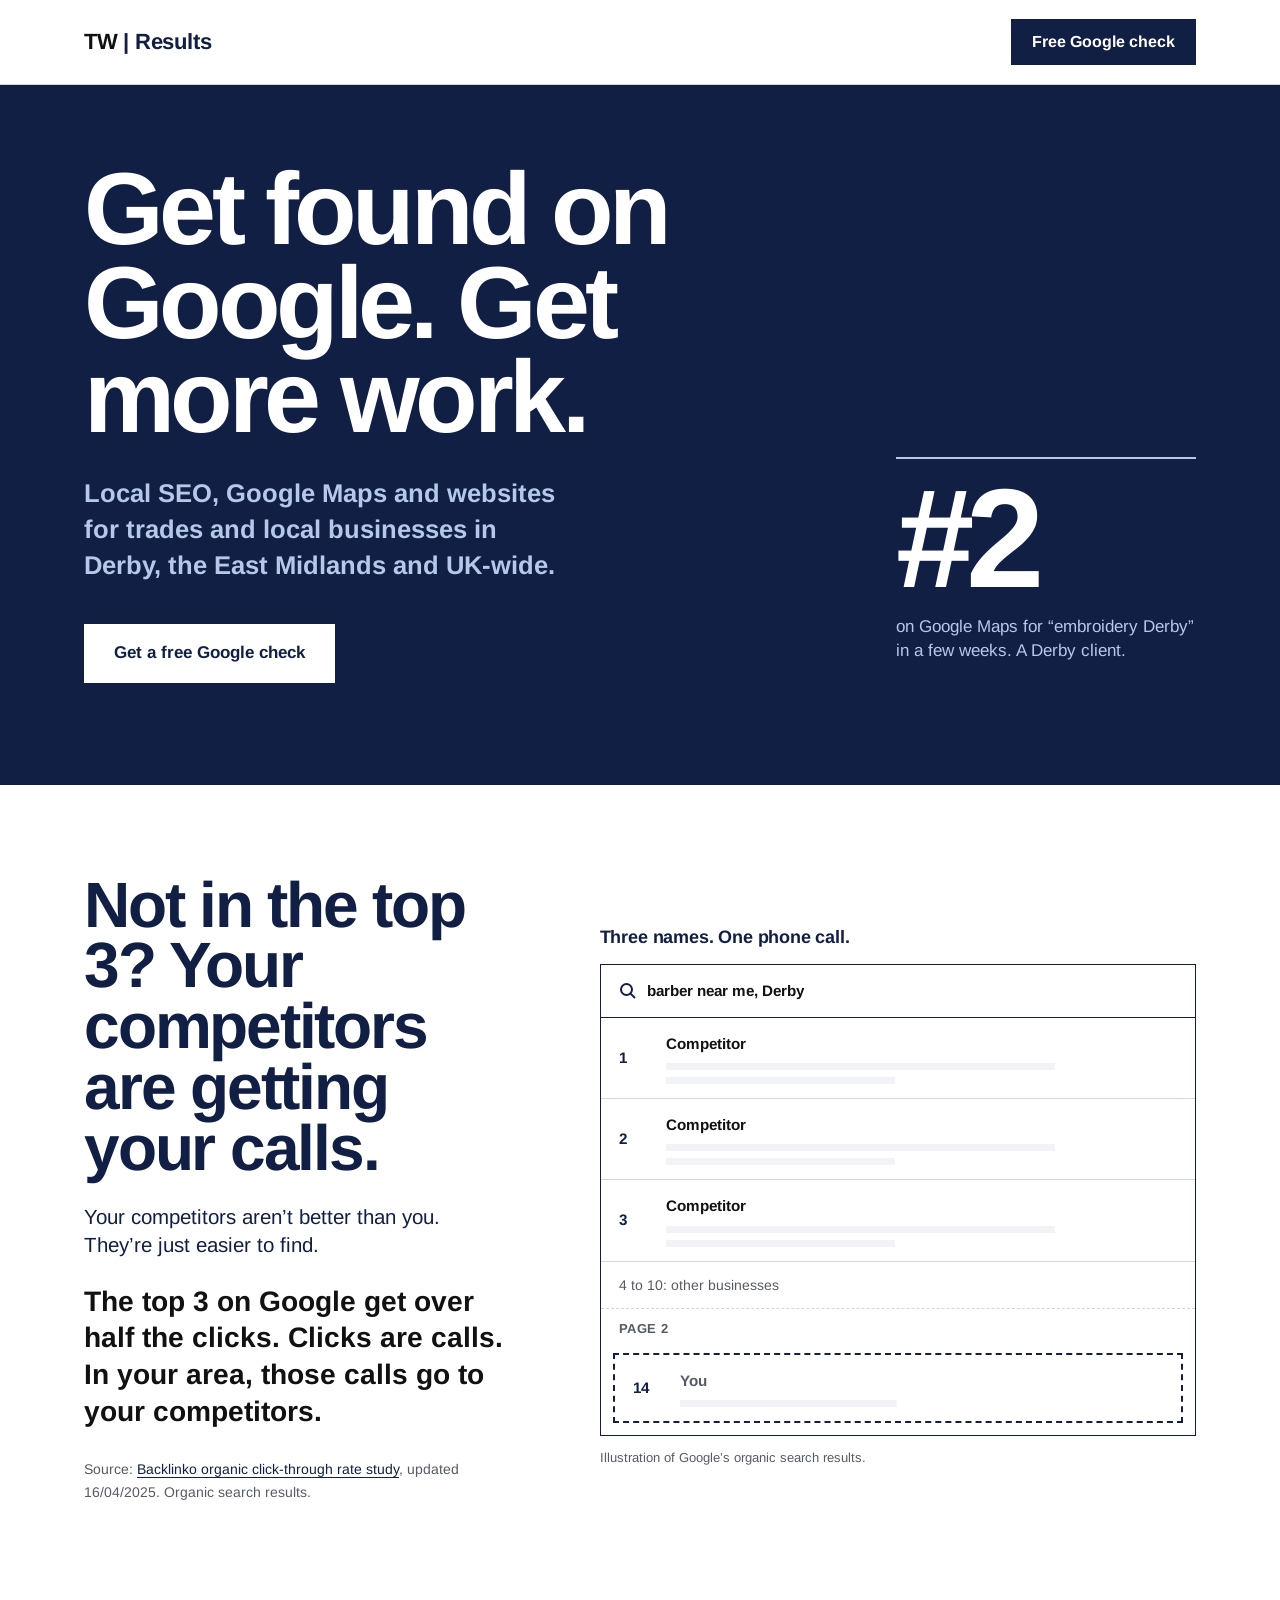
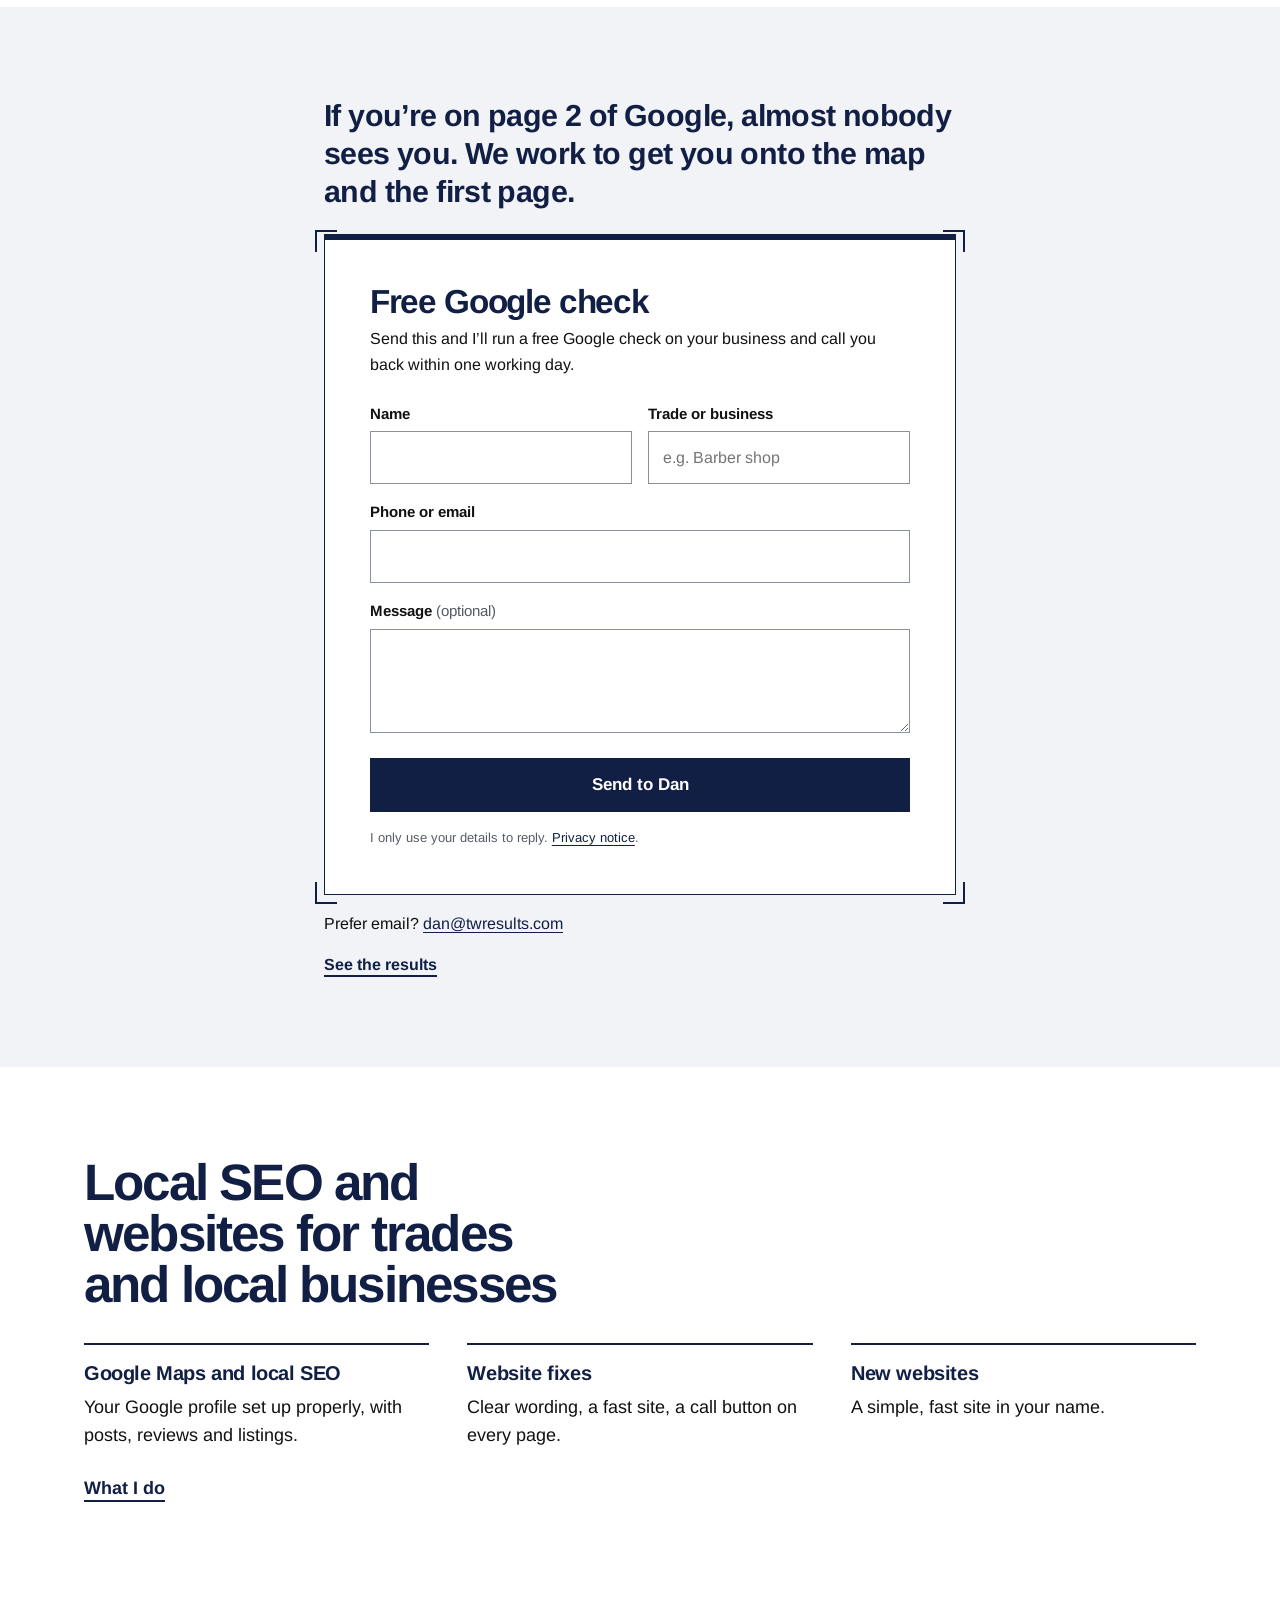
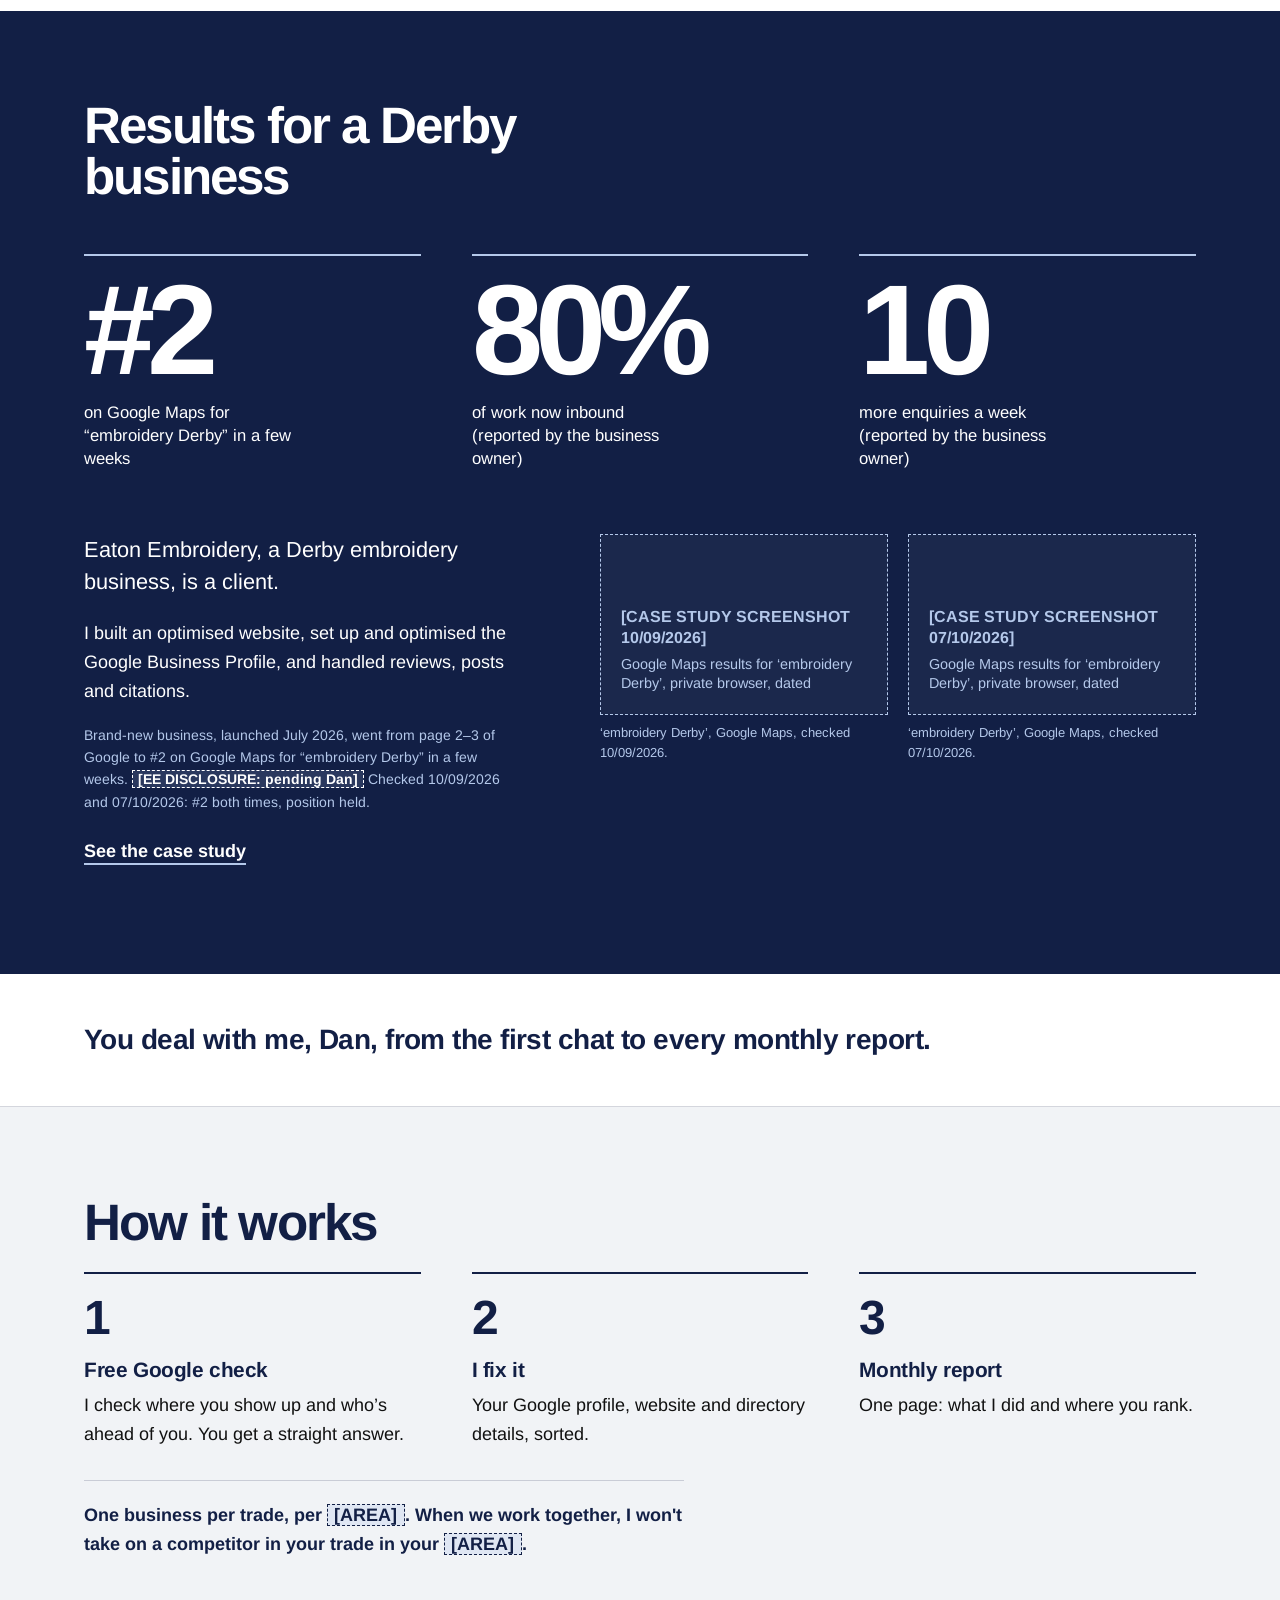
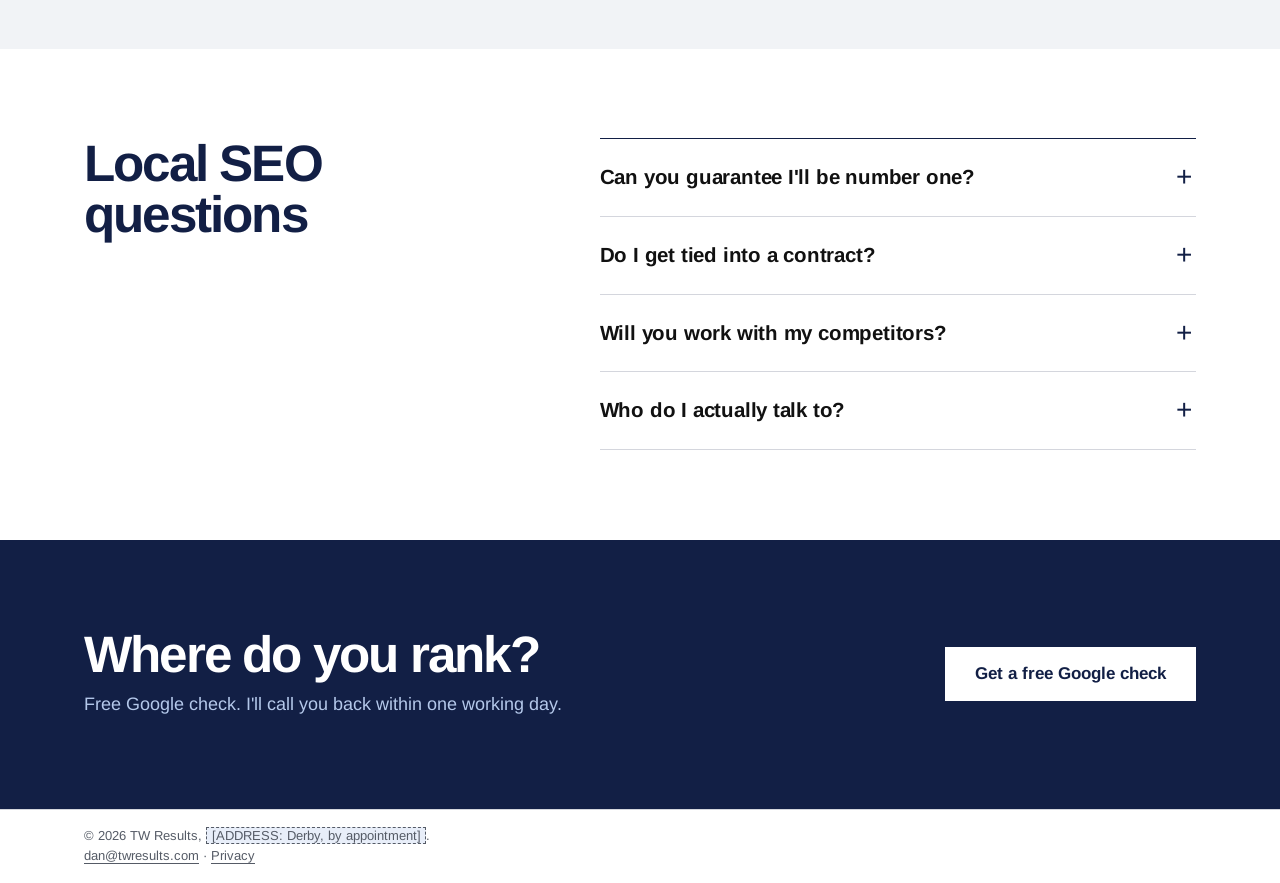
==== index.html @ 1244c3da "Privacy: full UK GDPR notice draft (single source _build/privacy_notice.py), change-cookie-choice bu" ====
<!doctype html>
<html lang="en-GB">
<head>
<meta charset="utf-8">
<meta name="viewport" content="width=device-width, initial-scale=1">
<meta name="robots" content="noindex, nofollow">
<title>Local SEO for Trades &amp; Businesses, Derby | TW Results</title>
<meta name="description" content="Local SEO, Google Maps and websites for trades and local businesses in Derby, the East Midlands and UK-wide. Free Google check.">
<link rel="canonical" href="https://twresults.com/">
<meta name="theme-color" content="#121F45">
<meta property="og:type" content="website">
<meta property="og:site_name" content="TW Results">
<meta property="og:locale" content="en_GB">
<meta property="og:title" content="Local SEO for Trades &amp; Businesses, Derby | TW Results">
<meta property="og:description" content="Local SEO, Google Maps and websites for trades and local businesses in Derby, the East Midlands and UK-wide. Free Google check.">
<meta property="og:url" content="https://twresults.com/">
<meta property="og:image" content="https://twresults.com/assets/og-image.png">
<meta property="og:image:width" content="1200">
<meta property="og:image:height" content="630">
<meta property="og:image:alt" content="TW | Results. Get found on Google. Get more work.">
<meta name="twitter:card" content="summary_large_image">
<link rel="icon" href="favicon.ico" sizes="32x32">
<link rel="icon" href="assets/favicon.svg" type="image/svg+xml">
<link rel="apple-touch-icon" href="assets/apple-touch-icon.png">
<link rel="preload" href="assets/fonts/arimo-var-latin.woff2" as="font" type="font/woff2" crossorigin>
<link rel="stylesheet" href="assets/site.css?v=10">
<script type="application/ld+json">{"@context":"https://schema.org","@type":"ProfessionalService","@id":"https://twresults.com/#business","name":"TW Results","url":"https://twresults.com/","email":"dan@twresults.com","logo":"https://twresults.com/assets/apple-touch-icon.png","image":"https://twresults.com/assets/og-image.png","description":"Local SEO, Google Business Profile work and websites for trades and local businesses in Derby, the East Midlands and UK-wide.","founder":{"@type":"Person","@id":"https://twresults.com/about-dan/#dan","name":"Dan Cooper"},"areaServed":[{"@type":"City","name":"Derby"},{"@type":"City","name":"Chellaston"},{"@type":"City","name":"Alvaston"},{"@type":"City","name":"Mickleover"},{"@type":"City","name":"Littleover"},{"@type":"City","name":"Allestree"},{"@type":"City","name":"Spondon"},{"@type":"City","name":"Belper"},{"@type":"City","name":"Ripley"},{"@type":"City","name":"Long Eaton"},{"@type":"City","name":"Ashby"},{"@type":"AdministrativeArea","name":"East Midlands"},{"@type":"Country","name":"United Kingdom"}],"knowsAbout":["Local SEO","Google Business Profile optimisation","Google Maps rankings","Websites for tradespeople"],"hasOfferCatalog":{"@type":"OfferCatalog","name":"Services","itemListElement":[{"@type":"Offer","itemOffered":{"@type":"Service","name":"Google Maps and local SEO","serviceType":"Local SEO and Google Business Profile optimisation","areaServed":[{"@type":"City","name":"Derby"},{"@type":"City","name":"Chellaston"},{"@type":"City","name":"Alvaston"},{"@type":"City","name":"Mickleover"},{"@type":"City","name":"Littleover"},{"@type":"City","name":"Allestree"},{"@type":"City","name":"Spondon"},{"@type":"City","name":"Belper"},{"@type":"City","name":"Ripley"},{"@type":"City","name":"Long Eaton"},{"@type":"City","name":"Ashby"},{"@type":"AdministrativeArea","name":"East Midlands"},{"@type":"Country","name":"United Kingdom"}]}},{"@type":"Offer","itemOffered":{"@type":"Service","name":"Website fixes","serviceType":"Website improvements for trades","areaServed":[{"@type":"City","name":"Derby"},{"@type":"City","name":"Chellaston"},{"@type":"City","name":"Alvaston"},{"@type":"City","name":"Mickleover"},{"@type":"City","name":"Littleover"},{"@type":"City","name":"Allestree"},{"@type":"City","name":"Spondon"},{"@type":"City","name":"Belper"},{"@type":"City","name":"Ripley"},{"@type":"City","name":"Long Eaton"},{"@type":"City","name":"Ashby"},{"@type":"AdministrativeArea","name":"East Midlands"},{"@type":"Country","name":"United Kingdom"}]}},{"@type":"Offer","itemOffered":{"@type":"Service","name":"New websites for trades","serviceType":"Web design for tradespeople","areaServed":[{"@type":"City","name":"Derby"},{"@type":"City","name":"Chellaston"},{"@type":"City","name":"Alvaston"},{"@type":"City","name":"Mickleover"},{"@type":"City","name":"Littleover"},{"@type":"City","name":"Allestree"},{"@type":"City","name":"Spondon"},{"@type":"City","name":"Belper"},{"@type":"City","name":"Ripley"},{"@type":"City","name":"Long Eaton"},{"@type":"City","name":"Ashby"},{"@type":"AdministrativeArea","name":"East Midlands"},{"@type":"Country","name":"United Kingdom"}]}}]}}</script>
<script type="application/ld+json">{"@context":"https://schema.org","@type":"FAQPage","mainEntity":[{"@type":"Question","name":"Can you guarantee I'll be number one?","acceptedAnswer":{"@type":"Answer","text":"No. Google decides the rankings, so anyone who guarantees you the top spot is guessing. What I can promise is the work that gives you the best chance, and a plain English report every month showing where you stand."}},{"@type":"Question","name":"Do I get tied into a contract?","acceptedAnswer":{"@type":"Answer","text":"There's a 3-month minimum, then it's month to month. Google rewards businesses that stay active and up to date: regular posts, new reviews and accurate details. It takes weeks for changes to show up in the rankings, so 3 months gives the work a fair chance to show results."}},{"@type":"Question","name":"Will you work with my competitors?","acceptedAnswer":{"@type":"Answer","text":"One business per trade, per [AREA]. When we work together, I won't take on a competitor in your trade in your [AREA]."}},{"@type":"Question","name":"Who do I actually talk to?","acceptedAnswer":{"@type":"Answer","text":"Me, Dan. Every time."}}]}</script>
</head>
<body>
<a class="skip" href="#main">Skip to content</a>
<header class="top">
 <div class="wrap">
  <a class="wm" href="./" aria-label="TW Results home"><span class="tw">TW</span> <span class="rs">| Results</span></a>
  
  <a class="btn" href="#enquiry">Free Google check</a>
 </div>
</header>
<main id="main">

<section class="hero hero-navy on-navy" aria-labelledby="h1">
 <div class="wrap hero-n-grid"><div>
  <h1 id="h1">Get found on Google. Get more work.</h1>
  <p class="kw">Local SEO, Google Maps and websites for trades and local businesses in Derby, the East Midlands and UK-wide.</p>
  <div class="cta"><a class="btn btn-w" href="#enquiry">Get a free Google check</a></div>
 </div>
 <div class="hero-proof"><span class="n" aria-hidden="true">#2</span><span class="t">on Google Maps for &ldquo;embroidery Derby&rdquo; in a few weeks. A Derby client.</span></div>
 </div>
</section>

<section class="sec problem" aria-labelledby="h-problem">
 <div class="wrap"><div class="split mid">
  <div>
   <h2 id="h-problem">Not in the top 3? Your competitors are getting your calls.</h2>
   <p class="sub">Your competitors aren&rsquo;t better than you. They&rsquo;re just easier to find.</p>
   <p class="lede">The top 3 on Google get over half the clicks. Clicks are calls. In your area, those calls go to your competitors.</p>
   <p class="small">Source: <a href="https://backlinko.com/google-ctr-stats" rel="noopener">Backlinko organic click-through rate study</a>, updated 16/04/2025. Organic search results.</p>
  </div>
  <figure class="" style="margin:0">
 <p class="serp-h">Three names. One phone call.</p>
 <div class="serp" role="img" aria-label="A mock page of Google search results for a local service near me in Derby. Three competitors fill the top three places. Your business is on page 2.">
  <div class="serp-q"><svg width="18" height="18" viewBox="0 0 18 18" aria-hidden="true"><circle cx="7.5" cy="7.5" r="5.5" fill="none" stroke="#121F45" stroke-width="2"/><path d="M11.6 11.6 L16 16" stroke="#121F45" stroke-width="2"/></svg><span><span id="trade">barber</span> near me, Derby</span></div>
  <ol><li><span class="n">1</span><span><span class="nm">Competitor</span><span class="bar"></span><span class="bar s"></span></span></li><li><span class="n">2</span><span><span class="nm">Competitor</span><span class="bar"></span><span class="bar s"></span></span></li><li><span class="n">3</span><span><span class="nm">Competitor</span><span class="bar"></span><span class="bar s"></span></span></li></ol>
  <span class="gap">4 to 10: other businesses</span>
  <p class="page2">Page 2</p>
  <div class="you"><span class="n">14</span><span><span class="nm">You</span><span class="bar s"></span></span></div>
 </div>
 <figcaption class="serp-note">Illustration of Google&rsquo;s organic search results.</figcaption>
</figure>
 </div></div>
</section>

<section class="sec pale form-sec" aria-label="Free Google check">
 <div class="wrap narrow">
  <p class="pre-form">If you&rsquo;re on page 2 of Google, almost nobody sees you. We work to get you onto the map and the first page.</p>
<div class="formcard"><span class="c3"></span><span class="c4"></span>
 <h2 class="form-h">Free Google check</h2>
 <p class="promise">Send this and I&rsquo;ll run a free Google check on your business and call you back within one working day.</p>
 <form id="enquiry" action="[FORM ENDPOINT]" method="POST" novalidate>
  <p class="hp" aria-hidden="true"><label for="gotcha">Leave this empty</label><input id="gotcha" name="_gotcha" tabindex="-1" autocomplete="off"></p>
  <input type="hidden" name="_subject" value="Free Google check request from twresults.com">
  <div class="f-row">
  <div class="f"><label for="name">Name</label><input id="name" name="name" autocomplete="name" required></div>
  <div class="f"><label for="business">Trade or business</label><input id="business" name="business" autocomplete="organization" required placeholder="e.g. Barber shop"></div>
  </div>
  <div class="f"><label for="contact">Phone or email</label><input id="contact" name="contact" autocomplete="tel" required></div>
  <div class="f"><label for="message">Message <span class="opt">(optional)</span></label><textarea id="message" name="message" rows="3"></textarea></div>
  <button class="btn" type="submit">Send to Dan</button>
  <p class="consent">I only use your details to reply. <a href="privacy/">Privacy notice</a>.</p>
  <p class="form-msg" id="form-msg" role="status" tabindex="-1"></p>
 </form>
</div>
  <p class="alt">Prefer email? <a href="mailto:dan@twresults.com">dan@twresults.com</a></p>
  <p class="alt"><a class="link" href="results/">See the results</a></p>
 </div>
</section>

<section class="sec svc-tight" aria-labelledby="h-services">
 <div class="wrap">
  <h2 id="h-services">Local SEO and websites for trades and local businesses</h2>
  <ul class="tiles"><li><h3>Google Maps and local SEO</h3><p>Your Google profile set up properly, with posts, reviews and listings.</p></li><li><h3>Website fixes</h3><p>Clear wording, a fast site, a call button on every page.</p></li><li><h3>New websites</h3><p>A simple, fast site in your name.</p></li></ul>
  <p><a class="link" href="what-we-do/">What I do</a></p>
 </div>
</section>

<section class="sec navy on-navy" aria-labelledby="h-results">
 <div class="wrap">
  <h2 id="h-results">Results for a Derby business</h2>
  <dl class="bigstats"><div><dt>#2</dt><dd>on Google Maps for &ldquo;embroidery Derby&rdquo; in a few weeks</dd></div><div><dt>80%</dt><dd>of work now inbound (reported by the business owner)</dd></div><div><dt>10</dt><dd>more enquiries a week (reported by the business owner)</dd></div></dl>
  <div class="split">
  <div>
   <p class="lede">Eaton Embroidery, a Derby embroidery business, is a client.</p>
   <p>I built an optimised website, set up and optimised the Google Business Profile, and handled reviews, posts and citations.</p>
   <p class="small">Brand-new business, launched July 2026, went from page 2&ndash;3 of Google to #2 on Google Maps for &ldquo;embroidery Derby&rdquo; in a few weeks. <span class="ph">[EE DISCLOSURE: pending Dan]</span> Checked 10/09/2026 and 07/10/2026: #2 both times, position held.</p>
   <p style="margin-top:1.5rem"><a class="link" href="results/">See the case study</a></p>
  </div>
  <div class="shots"><figure style="margin:0"><div class="photo wide"><b>[CASE STUDY SCREENSHOT 10/09/2026]</b><span>Google Maps results for &lsquo;embroidery Derby&rsquo;, private browser, dated</span></div><figcaption class="cap">&lsquo;embroidery Derby&rsquo;, Google Maps, checked 10/09/2026.</figcaption></figure><figure style="margin:0"><div class="photo wide"><b>[CASE STUDY SCREENSHOT 07/10/2026]</b><span>Google Maps results for &lsquo;embroidery Derby&rsquo;, private browser, dated</span></div><figcaption class="cap">&lsquo;embroidery Derby&rsquo;, Google Maps, checked 07/10/2026.</figcaption></figure></div>
 </div></div>
</section>

<section class="dan-line" aria-label="Who you deal with"><div class="wrap"><p>You deal with me, Dan, from the first chat to every monthly report.</p></div></section>

<section class="sec pale" aria-labelledby="h-steps">
 <div class="wrap">
  <h2 id="h-steps">How it works</h2>
  <ol class="steps"><li><h3>Free Google check</h3><p>I check where you show up and who&rsquo;s ahead of you. You get a straight answer.</p></li><li><h3>I fix it</h3><p>Your Google profile, website and directory details, sorted.</p></li><li><h3>Monthly report</h3><p>One page: what I did and where you rank.</p></li></ol>
  <p class="excl">One business per trade, per <span class="ph">[AREA]</span>. When we work together, I won't take on a competitor in your trade in your <span class="ph">[AREA]</span>.</p>
 </div>
</section>

<section class="sec" aria-labelledby="h-faq">
 <div class="wrap"><div class="split">
  <h2 id="h-faq">Local SEO questions</h2>
  <div class="faq"><details><summary>Can you guarantee I'll be number one?</summary><p>No. Google decides the rankings, so anyone who guarantees you the top spot is guessing. What I can promise is the work that gives you the best chance, and a plain English report every month showing where you stand.</p></details><details><summary>Do I get tied into a contract?</summary><p>There's a 3-month minimum, then it's month to month. Google rewards businesses that stay active and up to date: regular posts, new reviews and accurate details. It takes weeks for changes to show up in the rankings, so 3 months gives the work a fair chance to show results.</p></details><details><summary>Will you work with my competitors?</summary><p>One business per trade, per <span class="ph">[AREA]</span>. When we work together, I won't take on a competitor in your trade in your <span class="ph">[AREA]</span>.</p></details><details><summary>Who do I actually talk to?</summary><p>Me, Dan. Every time.</p></details></div>
 </div></div>
</section>


<section class="band navy on-navy final-cta"><div class="wrap"><div><h2>Where do you rank?</h2><p>Free Google check. I'll call you back within one working day.</p></div><a class="btn" href="#enquiry">Get a free Google check</a></div></section>

</main>
<footer class="legal-bar"><div class="wrap"><p>&copy; 2026 TW Results, <span class="ph">[ADDRESS: Derby, by appointment]</span>. <a href="mailto:dan@twresults.com">dan@twresults.com</a> &middot; <a href="privacy/">Privacy</a></p></div></footer>
<div class="callbar on-navy"><a class="btn" href="#enquiry">Get a free Google check</a></div>
<div class="cookie" id="cookie" hidden role="region" aria-label="Cookies">
 <div class="wrap"><p>Can we use analytics cookies to see how the site is used? <a href="privacy/">Privacy</a></p>
 <div class="cta" style="margin:0"><button class="btn" type="button" data-consent="yes">Accept</button><button class="btn btn-s" type="button" data-consent="no">Reject</button></div></div>
</div>
<script src="assets/site.js?v=10" defer></script>
</body>
</html>
---- assets/site.css ----
/* TW Results v2 site styles. Brand: navy #121F45, pale #F1F3F6, near-black #111111, white #FFFFFF, ice #B4C8EA (accent), grey #555B66 (small print, AA). One typeface: Arimo (Arial Bold look). */
@font-face{font-family:"Arimo";src:url("fonts/arimo-var-latin.woff2") format("woff2");font-weight:400 700;font-style:normal;font-display:swap}
:root{--navy:#121F45;--pale:#F1F3F6;--ink:#111111;--white:#FFFFFF;--ice:#B4C8EA;--grey:#555B66;--line:rgba(18,31,69,.18);--wrap:1240px;--gut:clamp(20px,5vw,64px);--sec:clamp(72px,7vw,104px)}
*,*::before,*::after{box-sizing:border-box}
html{-webkit-text-size-adjust:100%;scroll-padding-top:24px}
body{margin:0;font-family:"Arimo",Arial,"Helvetica Neue",Helvetica,sans-serif;font-size:1.125rem;line-height:1.6;color:var(--ink);background:var(--white);font-kerning:normal;text-rendering:optimizeLegibility}
img,svg{display:block;max-width:100%;height:auto}
a{color:var(--navy);text-decoration-thickness:1px;text-underline-offset:.2em}
a:hover{text-decoration-thickness:2px}
h1,h2,h3{font-weight:700;color:var(--navy);margin:0;letter-spacing:-.035em;line-height:1}
h1{font-size:clamp(2.75rem,6.2vw,5.5rem);color:var(--ink);max-width:13ch}
h2{font-size:clamp(2rem,4vw,3.4rem);max-width:18ch;margin-bottom:1.5rem}
h3{font-size:1.3rem;letter-spacing:-.02em;line-height:1.2}
p{margin:0 0 1em;max-width:60ch}
:focus-visible{outline:3px solid var(--navy);outline-offset:3px}
.on-navy :focus-visible{outline-color:var(--ice)}
.skip{position:absolute;left:12px;top:-60px;background:var(--navy);color:var(--white);padding:10px 14px;z-index:100;font-weight:700}
.skip:focus{top:12px}
.wrap{max-width:var(--wrap);margin:0 auto;padding:0 var(--gut)}
.vh{position:absolute!important;width:1px;height:1px;overflow:hidden;clip:rect(0 0 0 0);white-space:nowrap}
.small{font-size:.875rem;color:var(--grey)}
.lede{font-size:clamp(1.2rem,1.7vw,1.4rem);line-height:1.45;max-width:40ch}

/* placeholders: deliberately visible so nothing slips through to launch */
.ph{display:inline;border:1px dashed currentColor;padding:0 .35em;font-weight:700;background:rgba(180,200,234,.3);white-space:normal}
.photo{position:relative;display:flex;flex-direction:column;justify-content:flex-end;gap:.35rem;background:var(--pale);border:1px dashed var(--navy);color:var(--navy);padding:1.25rem;font-size:.9rem;line-height:1.35;aspect-ratio:4/5;margin:0}
.photo b{font-size:1rem}
.photo.wide{aspect-ratio:16/10}
.on-navy .photo{background:rgba(255,255,255,.04);border-color:var(--ice);color:var(--ice)}

/* wordmark */
.wm{font-weight:700;letter-spacing:-.01em;text-decoration:none;white-space:nowrap;font-size:1.375rem;line-height:1}
.wm .tw{color:var(--ink)}.wm .rs{color:var(--navy)}
.on-navy .wm .tw{color:var(--white)}.on-navy .wm .rs{color:var(--ice)}

/* buttons: square, flat */
.btn{display:inline-flex;align-items:center;justify-content:center;min-height:54px;padding:0 1.75rem;font:inherit;font-weight:700;font-size:1.0625rem;text-decoration:none;border:2px solid var(--navy);border-radius:0;cursor:pointer;line-height:1.1;background:var(--navy);color:var(--white)}
.btn:hover{background:var(--ink);border-color:var(--ink)}
.btn-s{background:transparent;color:var(--navy)}
.btn-s:hover{background:var(--navy);color:var(--white)}
.on-navy .btn{background:var(--white);color:var(--navy);border-color:var(--white)}
.on-navy .btn:hover{background:var(--ice);border-color:var(--ice)}
.link{font-weight:700;text-decoration:none;border-bottom:2px solid var(--navy);padding-bottom:2px}
.link:hover{border-bottom-color:var(--ink);color:var(--ink)}
.on-navy .link{color:var(--white);border-bottom-color:var(--ice)}

/* header */
.top{background:var(--white);position:relative;z-index:20;border-bottom:1px solid var(--line)}
.top .wrap{display:flex;align-items:center;justify-content:space-between;min-height:84px;gap:24px}
.nav ul{list-style:none;margin:0;padding:0;display:flex;gap:36px;align-items:center}
.nav a{text-decoration:none;font-weight:700;font-size:1rem;color:var(--ink);padding:6px 0;border-bottom:2px solid transparent}
.nav a:hover,.nav a[aria-current="page"]{border-bottom-color:var(--navy);color:var(--navy)}
.top .btn{min-height:46px;padding:0 1.2rem;font-size:1rem}
.menu-btn{display:none;background:none;border:1px solid var(--navy);color:var(--navy);font:inherit;font-weight:700;min-height:44px;padding:0 14px;border-radius:0}

/* sections */
.sec{padding:var(--sec) 0}
.pale{background:var(--pale)}
.navy{background:var(--navy);color:var(--white)}
.navy h2,.navy h3{color:var(--white)}
.split{display:grid;grid-template-columns:minmax(0,5fr) minmax(0,7fr);gap:clamp(40px,7vw,120px);align-items:start}
.split.mid{align-items:center}

/* hero */
.hero{background:var(--pale);padding:clamp(40px,5vw,72px) 0 clamp(64px,6vw,88px)}
.hero-grid{display:grid;grid-template-columns:minmax(0,6fr) minmax(0,6fr);gap:clamp(40px,5vw,80px);align-items:center}
.hero .hero-grid{grid-template-columns:minmax(0,7fr) minmax(0,5fr);align-items:start}
.hero h1{font-size:clamp(2.75rem,5.4vw,4.75rem)}
.hero-side{position:sticky;top:96px}
.serp-hero{margin-top:2rem!important}
.serp-h{font-weight:700;color:var(--navy);font-size:1.125rem;letter-spacing:-.01em;margin:0 0 .75rem}
.serp-hero .serp li,.serp-hero .serp .you{padding:10px 16px}
.serp-hero .serp .gap{padding:9px 16px}
.stat-sec .lede{font-size:clamp(1.3rem,2vw,1.6rem)}
.alt{margin:1rem 0 0;font-size:1rem}
.proof-unused{font-size:.9375rem;color:var(--ice);border-left:2px solid var(--ice);padding-left:.9rem;margin:1.5rem 0 0;max-width:46ch}
#enquiry{scroll-margin-top:140px}
.hero .kw{font-size:clamp(1.2rem,1.8vw,1.45rem);line-height:1.4;font-weight:700;color:var(--navy);margin:1.75rem 0 0;max-width:30ch}
.stat{margin:2.25rem 0 0;padding-top:1.25rem;border-top:1px solid var(--line);max-width:44ch;font-size:1rem;line-height:1.5}
.stat cite{display:block;font-style:normal;font-size:.8125rem;color:var(--grey);margin-top:.4rem}
.cta{display:flex;flex-wrap:wrap;align-items:center;gap:14px 24px;margin-top:2rem}
.cta .tel{font-weight:700;color:var(--ink);text-decoration:none}

/* enquiry form: the business card (corner marks) */
.formcard{position:relative;background:var(--white);padding:clamp(28px,3.5vw,52px);border:1px solid var(--navy);border-top:6px solid var(--navy)}
@media (min-width:961px){.formcard .f-row{display:grid;grid-template-columns:1fr 1fr;gap:0 16px}}
.formcard::before,.formcard::after,.formcard>.c3,.formcard>.c4{content:"";position:absolute;width:22px;height:22px;border:0 solid var(--navy);pointer-events:none}
.formcard::before{top:-10px;left:-10px;border-top-width:2px;border-left-width:2px}
.formcard::after{top:-10px;right:-10px;border-top-width:2px;border-right-width:2px}
.formcard>.c3{bottom:-10px;left:-10px;border-bottom-width:2px;border-left-width:2px}
.formcard>.c4{bottom:-10px;right:-10px;border-bottom-width:2px;border-right-width:2px}
.formcard h2{font-size:clamp(1.75rem,2.6vw,2.4rem);margin-bottom:.5rem;max-width:none}
.formcard .promise{font-size:1rem;margin-bottom:1.5rem}
.f{margin-bottom:1rem}
.f label{display:block;font-weight:700;font-size:.9375rem;margin-bottom:.35rem;color:var(--ink)}
.f .opt{font-weight:400;color:var(--grey)}
.f input,.f textarea{width:100%;font:inherit;font-size:1rem;color:var(--ink);background:var(--white);border:1px solid #8a90a0;border-radius:0;padding:.8rem .9rem;min-height:50px}
.f textarea{min-height:96px;resize:vertical}
.f input:focus,.f textarea:focus{outline:none;border-color:var(--navy);box-shadow:inset 0 0 0 1px var(--navy)}
.tick{display:flex;gap:.7rem;align-items:flex-start;font-weight:700;font-size:1rem;margin:1.25rem 0;cursor:pointer}
.tick input{width:22px;height:22px;margin:.1rem 0 0;accent-color:var(--navy);flex:none}
.consent{font-size:.8125rem;color:var(--grey);margin:1rem 0 0}
.formcard .btn{width:100%}
.hp{position:absolute!important;left:-9999px;width:1px;height:1px;overflow:hidden}
.form-msg{display:none;margin:1rem 0 0;padding:1rem;background:var(--pale);border-left:3px solid var(--navy);font-weight:700}
.form-msg.show{display:block}

/* map illustration */
.serp{background:var(--white);border:1px solid var(--navy);font-size:.95rem}
.serp-q{display:flex;gap:10px;align-items:center;padding:14px 18px;border-bottom:1px solid var(--navy);font-weight:700}
.serp-map{position:relative;height:120px;background:var(--pale);border-bottom:1px solid var(--navy);overflow:hidden}
.serp ol{list-style:none;margin:0;padding:0}
.serp li,.serp .you{display:grid;grid-template-columns:2.2rem 1fr auto;gap:12px;align-items:center;padding:14px 18px;border-bottom:1px solid var(--line)}
.serp .n{font-weight:700;color:var(--navy)}
.serp .nm{display:block;font-weight:700}
.serp .bar{display:block;height:7px;background:var(--pale);margin-top:7px;width:78%}
.serp .bar.s{width:46%}
.serp .call{font-size:.8125rem;font-weight:700;border:1px solid var(--navy);padding:3px 9px}
.serp .gap{display:block;padding:12px 18px;color:var(--grey);font-size:.875rem;border-bottom:1px solid var(--line);border-bottom-style:dashed}
.serp .page2{padding:10px 18px 0;font-size:.8125rem;font-weight:700;color:var(--grey);letter-spacing:.04em;text-transform:uppercase;border:0}
.serp .you{border:2px dashed var(--navy);margin:8px 12px 12px;color:var(--grey)}
.serp .you .call{border-color:var(--grey);color:var(--grey)}
.serp-note{font-size:.8125rem;color:var(--grey);margin-top:.75rem}

/* services: ruled rows */
.rows{list-style:none;margin:0;padding:0;border-top:1px solid var(--navy)}
.rows li{display:grid;grid-template-columns:minmax(0,4fr) minmax(0,6fr) auto;gap:16px 40px;align-items:baseline;padding:28px 0;border-bottom:1px solid var(--line)}
.rows h3{font-size:clamp(1.3rem,2vw,1.6rem)}
.rows p{margin:0}
.rows .link{white-space:nowrap}

/* results */
.navy .split h2{font-size:clamp(1.9rem,3vw,2.6rem)}
.big{font-size:clamp(6rem,14vw,11rem);line-height:.85;font-weight:700;letter-spacing:-.06em;margin:1.5rem 0 1rem;color:var(--white)}
.big-cap{font-size:clamp(1.2rem,1.8vw,1.45rem);font-weight:700;line-height:1.3;margin:0 0 1.5rem;max-width:26ch}
.kpis{display:grid;grid-template-columns:1fr 1fr;gap:16px;margin:0;padding:1.25rem 0 0;border-top:1px solid var(--ice)}
.kpis dt{font-size:clamp(1.9rem,3vw,2.5rem);font-weight:700;letter-spacing:-.03em;line-height:1}
.kpis dd{margin:.35rem 0 0;font-size:1rem}
.note{font-size:.8125rem;color:var(--ice);margin:.75rem 0 1.5rem}
.dates{margin:1.5rem 0 0;padding:0;display:grid;gap:0;border-top:1px solid rgba(180,200,234,.5);max-width:26rem}
.dates div{display:flex;justify-content:space-between;gap:16px;padding:12px 0;border-bottom:1px solid rgba(180,200,234,.5)}
.dates dt{color:var(--ice)}.dates dd{margin:0;font-weight:700}
.shots{display:grid;grid-template-columns:1fr 1fr;gap:20px}
.cap{font-size:.8125rem;margin-top:.5rem;color:var(--grey)}
.on-navy .cap{color:var(--ice)}

/* person */
.person{display:grid;grid-template-columns:minmax(0,4fr) minmax(0,6fr);gap:clamp(36px,6vw,96px);align-items:center}
.person .photo{max-width:440px}

/* steps */
.steps{list-style:none;margin:0;padding:0;display:grid;grid-template-columns:repeat(3,1fr);gap:clamp(24px,4vw,56px);counter-reset:s}
.steps li{border-top:2px solid var(--navy);padding-top:1.25rem;counter-increment:s}
.steps li::before{content:counter(s);display:block;font-size:3rem;font-weight:700;letter-spacing:-.05em;line-height:1;color:var(--navy);margin-bottom:1rem}
.steps h3{margin-bottom:.5rem}
.steps p{margin:0}

/* faq */
.faq{border-top:1px solid var(--navy)}
.faq details{border-bottom:1px solid var(--line)}
.faq summary{cursor:pointer;list-style:none;font-weight:700;font-size:clamp(1.1rem,1.6vw,1.3rem);padding:22px 48px 22px 0;position:relative;letter-spacing:-.01em}
.faq summary::-webkit-details-marker{display:none}
.faq summary::after{content:"+";position:absolute;right:4px;top:16px;font-size:1.75rem;font-weight:400;color:var(--navy)}
.faq details[open] summary::after{content:"\2212"}
.faq details p{margin:0 0 22px;max-width:56ch}

/* towns */
.towns{list-style:none;margin:0 0 1rem;padding:0;display:flex;flex-wrap:wrap;gap:10px}
.towns li{border:1px solid var(--navy);padding:.45rem .9rem;font-weight:700;font-size:1rem}

/* inner pages */
.crumbs{font-size:.875rem;color:var(--grey);margin:0 0 2rem}
.crumbs ol{list-style:none;margin:0;padding:0;display:flex;flex-wrap:wrap;gap:.5rem}
.crumbs li+li::before{content:"/";margin-right:.5rem}
.crumbs a{color:var(--grey)}
.page-hero{background:var(--pale);padding:clamp(40px,5vw,72px) 0 clamp(56px,6vw,88px)}
.page-hero h1{max-width:16ch}
.page-hero .lede{margin-top:1.5rem}
.svc{padding:clamp(48px,6vw,80px) 0;border-bottom:1px solid var(--line)}
.svc:last-child{border-bottom:0}
.svc h2{font-size:clamp(1.75rem,3vw,2.5rem)}
.plain{margin:0;padding:0;list-style:none;border-top:1px solid var(--line)}
.plain li{padding:12px 0;border-bottom:1px solid var(--line)}
.log{list-style:none;margin:0;padding:0;border-top:1px solid var(--navy)}
.log li{display:grid;grid-template-columns:9rem 1fr;gap:16px;padding:16px 0;border-bottom:1px solid var(--line)}
.log time{font-weight:700;color:var(--navy)}
.log p{margin:0}
.facts{margin:2rem 0 0;padding:0;border-top:1px solid var(--line)}
.facts div{padding:14px 0;border-bottom:1px solid var(--line)}
.facts dt{font-size:.875rem;color:var(--grey)}
.facts dd{margin:0;font-weight:700}
.phone-big{display:inline-block;font-size:clamp(1.5rem,3vw,2.2rem);font-weight:700;letter-spacing:-.02em;margin-top:1.5rem;text-decoration:none}
.prose h2{font-size:1.5rem;margin:2.25rem 0 .75rem;max-width:none}
.band{padding:clamp(56px,7vw,96px) 0}
.band .wrap{display:flex;flex-wrap:wrap;align-items:center;justify-content:space-between;gap:24px}
.band h2{margin:0}

/* footer */
.foot{background:var(--navy);color:var(--white);padding:clamp(56px,7vw,88px) 0 110px}
.foot a{color:var(--white)}
.foot-grid{display:grid;grid-template-columns:minmax(0,5fr) minmax(0,3fr) minmax(0,4fr);gap:40px}
.foot h2{font-size:.875rem;letter-spacing:.06em;text-transform:uppercase;color:var(--ice);margin:0 0 1rem}
.foot ul{list-style:none;margin:0;padding:0}
.foot li{margin:0 0 .5rem}
.foot p{margin:0 0 .5rem}
.foot-tag{font-size:1.4rem;font-weight:700;letter-spacing:-.02em;margin-top:1.25rem!important;max-width:16ch}
.legal{border-top:1px solid rgba(180,200,234,.4);margin-top:48px;padding-top:20px;font-size:.875rem;color:var(--ice)}
.callbar{display:none}

/* cookie bar */
.cookie{position:fixed;left:0;right:0;bottom:0;background:var(--white);border-top:1px solid var(--navy);padding:14px 0;z-index:40}
.cookie .wrap{display:flex;gap:16px;align-items:center;justify-content:space-between;flex-wrap:wrap}
.cookie p{margin:0;font-size:.9375rem}
.cookie .btn{min-height:42px;padding:0 1rem}

@media (max-width:960px){
 .hero-grid,.hero .hero-grid,.split,.person{grid-template-columns:1fr}
 .hero-side{position:static}
 .rows li{grid-template-columns:1fr}
 .steps{grid-template-columns:1fr}
 .foot-grid{grid-template-columns:1fr 1fr}
 .person .photo{max-width:360px}
}
@media (max-width:760px){
 body{font-size:1.0625rem}
 .top .wrap{min-height:68px}
 .menu-btn{display:block}
 .top .btn{display:none}
 .nav{display:none;position:absolute;top:100%;left:0;right:0;background:var(--white);border-bottom:1px solid var(--navy)}
 .nav.open{display:block}
 .nav ul{flex-direction:column;align-items:stretch;gap:0;padding:8px var(--gut) 16px}
 .nav a{display:block;padding:14px 0;border-bottom:1px solid var(--line)}
 .hero{padding-top:40px}
 .hero .cta .btn{width:100%}
 .formcard{padding:24px 20px}
 .formcard::before,.formcard::after,.formcard>.c3,.formcard>.c4{display:none}
 .shots{grid-template-columns:1fr}
 .foot-grid{grid-template-columns:1fr}
 .log li{grid-template-columns:1fr;gap:4px}
 .callbar{display:block;position:fixed;left:0;right:0;bottom:0;z-index:30;background:var(--navy);padding:10px 16px}
 .callbar .btn{width:100%;background:var(--white);color:var(--navy);border-color:var(--white)}
 .cookie{bottom:74px}
}
@media (prefers-reduced-motion:reduce){*{scroll-behavior:auto!important}}
.on-navy .small{color:var(--ice)}.on-navy .ph{color:var(--white);background:rgba(180,200,234,.15)}
.pre-form{font-weight:700;color:var(--navy);font-size:1.0625rem;line-height:1.4;margin:0 0 1rem;max-width:40ch}
.excl{margin:2rem 0 0;padding-top:1.25rem;border-top:1px solid var(--line);font-weight:700;color:var(--navy);max-width:60ch}
.legal .ph{font-weight:400}
.kpis{margin-bottom:1.75rem}
/* v7 direction */
.hero-navy{background:var(--navy);padding:clamp(48px,6vw,96px) 0 clamp(64px,8vw,120px)}
.hero-navy h1{color:var(--white);font-size:clamp(3.25rem,8vw,7rem);line-height:.92;letter-spacing:-.045em;max-width:12ch}
.hero-navy .kw{color:var(--ice);font-size:clamp(1.2rem,2vw,1.6rem);max-width:34ch;margin-top:2rem}
.hero-navy .cta{margin-top:2.5rem}
.btn-w{background:var(--white);color:var(--navy);border-color:var(--white);font-size:1.0625rem;padding:18px 28px}
.btn-w:hover{background:var(--ice);border-color:var(--ice);color:var(--navy)}
.problem h2{font-size:clamp(2.4rem,5vw,4.25rem);line-height:.95}
.problem .lede{font-size:clamp(1.35rem,2.2vw,1.85rem);font-weight:700;color:var(--ink);line-height:1.3;margin-top:1.5rem}
.wrap.narrow{max-width:760px}
.form-sec .pre-form{font-size:clamp(1.35rem,2.4vw,1.9rem);line-height:1.25;letter-spacing:-.02em;max-width:none;margin-bottom:1.5rem}
.bigstats{display:grid;grid-template-columns:repeat(3,minmax(0,1fr));gap:clamp(24px,4vw,64px);margin:clamp(32px,4vw,56px) 0 clamp(40px,5vw,72px);padding:0}
.bigstats div{border-top:2px solid var(--ice);padding-top:1.25rem}
.bigstats dt{font-size:clamp(4.5rem,10vw,9rem);font-weight:700;line-height:.85;letter-spacing:-.06em;color:var(--white)}
.bigstats dd{margin:1rem 0 0;font-size:clamp(1rem,1.3vw,1.15rem);line-height:1.4;max-width:24ch}
@media (max-width:760px){.bigstats{grid-template-columns:1fr}.hero-navy .btn-w{width:100%}}
.hero-n-grid{display:grid;grid-template-columns:minmax(0,1fr) minmax(0,300px);gap:clamp(40px,6vw,96px);align-items:end}
.hero-proof{display:block;border-top:2px solid var(--ice);padding-top:1.25rem;color:var(--white);text-decoration:none}
.hero-proof .n{display:block;font-size:clamp(6rem,11vw,10rem);font-weight:700;line-height:.85;letter-spacing:-.06em}
.hero-proof .t{display:block;margin:1rem 0 1.25rem;font-size:1.0625rem;line-height:1.4;color:var(--ice)}
@media (max-width:960px){.hero-n-grid{grid-template-columns:1fr}.hero-proof{display:none}}
/* v7 rollout: navy page tops */
.page-hero{background:var(--navy);color:var(--white);padding:clamp(48px,6vw,96px) 0 clamp(64px,8vw,112px)}
.page-hero h1{color:var(--white);font-size:clamp(2.75rem,6.4vw,5.75rem);line-height:.95;letter-spacing:-.045em;max-width:15ch}
.page-hero .lede{color:var(--ice);font-size:clamp(1.15rem,1.8vw,1.45rem);line-height:1.45;max-width:46ch}
.page-hero .crumbs,.page-hero .crumbs a{color:var(--ice)}
.page-hero.on-navy a:not(.btn){color:var(--white)}
.page-hero .facts{border-top-color:rgba(180,200,234,.35)}.page-hero .facts div{border-bottom-color:rgba(180,200,234,.35)}
.page-hero .facts dt{color:var(--ice)}.page-hero .facts dd{color:var(--white)}
.page-hero .pre-form{color:var(--white)}
.page-hero .plain li{border-color:rgba(180,200,234,.35)}
.formcard{color:var(--ink)}
.page-hero .formcard a:not(.btn){color:var(--navy)}
.on-navy .formcard .btn{background:var(--navy);color:var(--white);border-color:var(--navy)}
.on-navy .formcard .btn:hover{background:var(--ink);border-color:var(--ink)}
.formcard h2,.formcard .form-h{color:var(--navy)}
.page-hero .bigstats{margin-bottom:0}
.page-hero .phone-big{color:var(--white)}
.foot{border-top:4px solid var(--ice)}
.problem .sub{font-size:clamp(1.15rem,1.6vw,1.35rem);line-height:1.4;color:var(--navy);margin:1rem 0 0;max-width:36ch}
.problem h2{max-width:16ch}
/* v8: final CTA last, slim legal line, compact cookie bar */
.legal-bar{background:var(--white);border-top:1px solid var(--line);padding:16px 0;font-size:.8125rem;color:var(--grey)}
.legal-bar p{margin:0}.legal-bar a{color:var(--grey)}.legal-bar .ph{font-weight:400}
.final-cta p{margin:.6rem 0 0;color:var(--ice)}
.cookie{padding:10px 0}.cookie p{font-size:.875rem}.cookie .btn{min-height:38px}
@media (max-width:760px){body{padding-bottom:74px}.cookie .wrap{flex-wrap:nowrap;gap:10px}.cookie p{font-size:.8125rem}}
.tiles{list-style:none;margin:2rem 0 1.5rem;padding:0;display:grid;grid-template-columns:repeat(3,minmax(0,1fr));gap:clamp(20px,3vw,40px)}
.tiles li{border-top:2px solid var(--navy);padding-top:1rem}
.tiles h3{font-size:1.25rem;margin-bottom:.5rem}.tiles p{margin:0}
@media (max-width:760px){.tiles{grid-template-columns:1fr}}
.towns-h{font-size:1.25rem;color:var(--white);margin:2.5rem 0 .75rem}
.page-hero .towns li{border-color:var(--ice);color:var(--white)}
.cookie .cta{flex-wrap:nowrap;gap:8px}.cookie .cta .btn{margin:0}
.dan-line{padding:clamp(28px,4vw,48px) 0;border-bottom:1px solid var(--line)}.dan-line p{margin:0;font-size:clamp(1.25rem,2.2vw,1.75rem);font-weight:700;color:var(--navy);letter-spacing:-.02em;line-height:1.3}
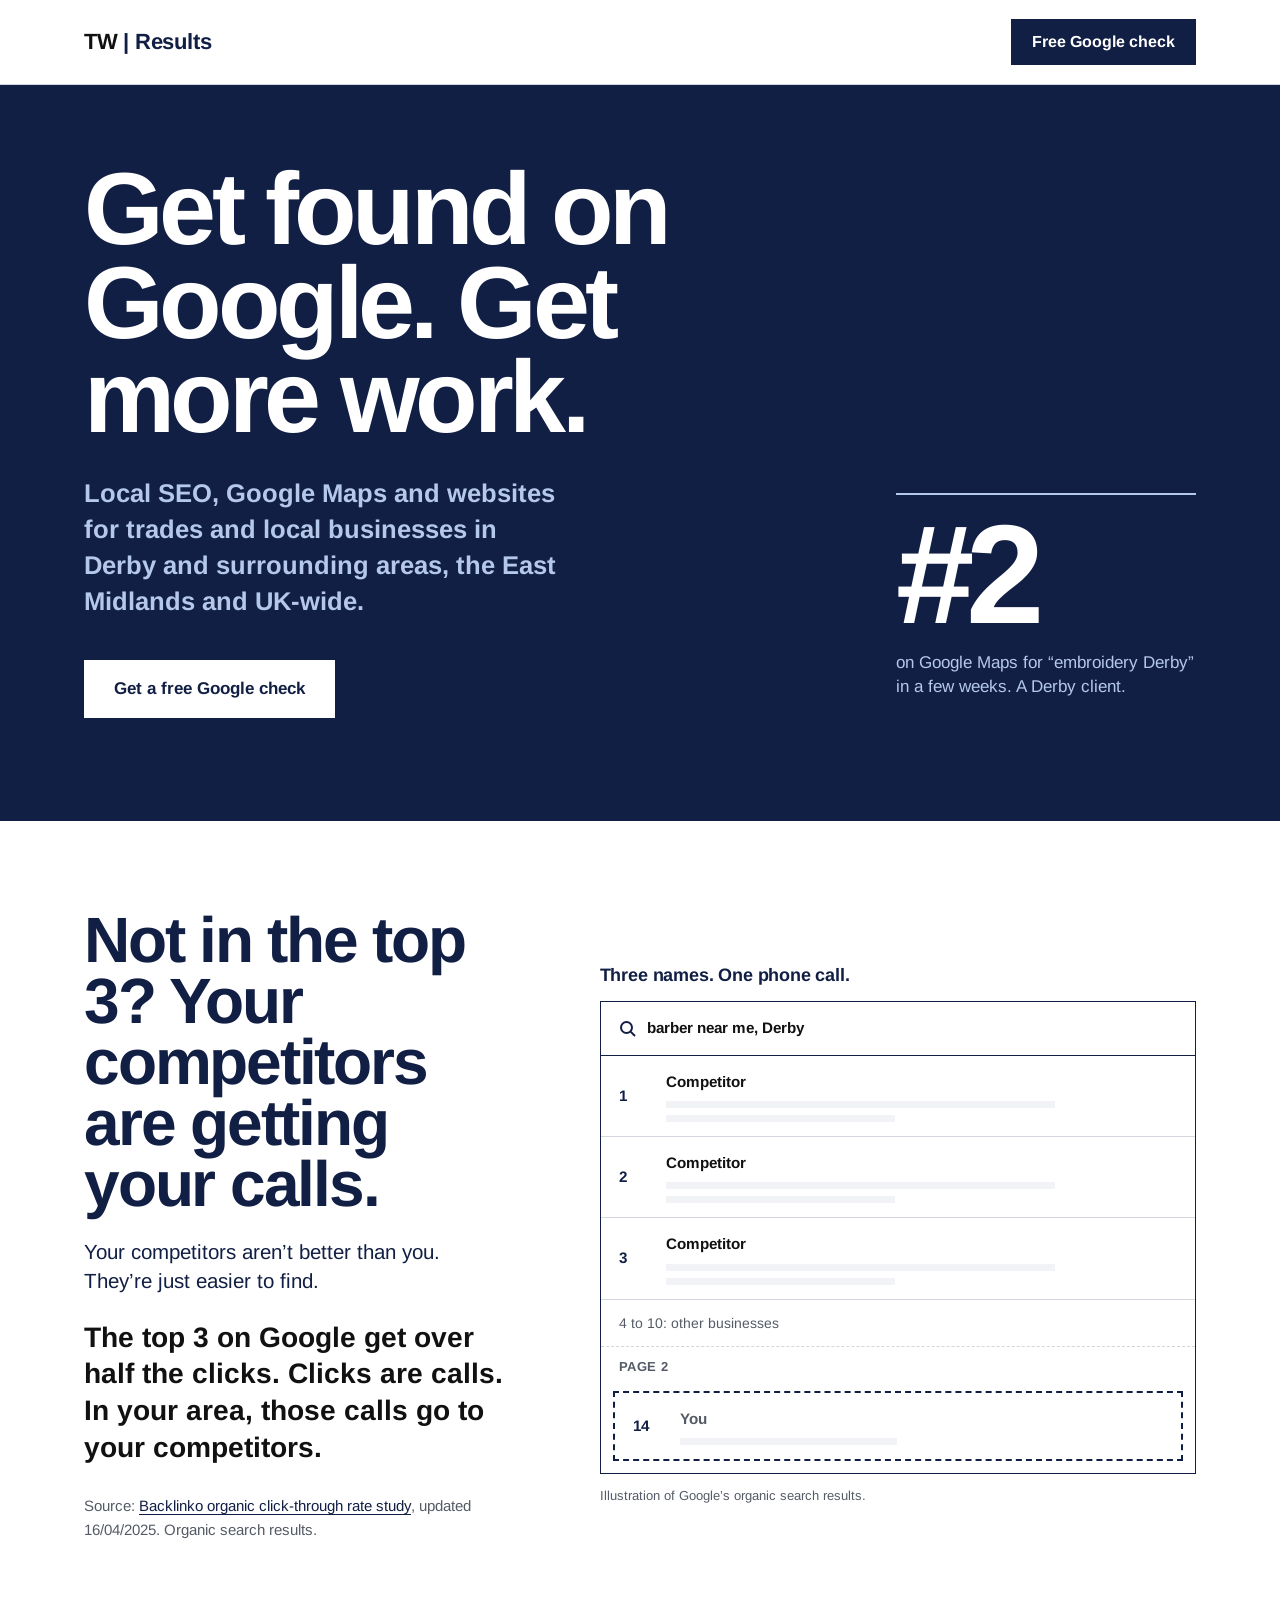
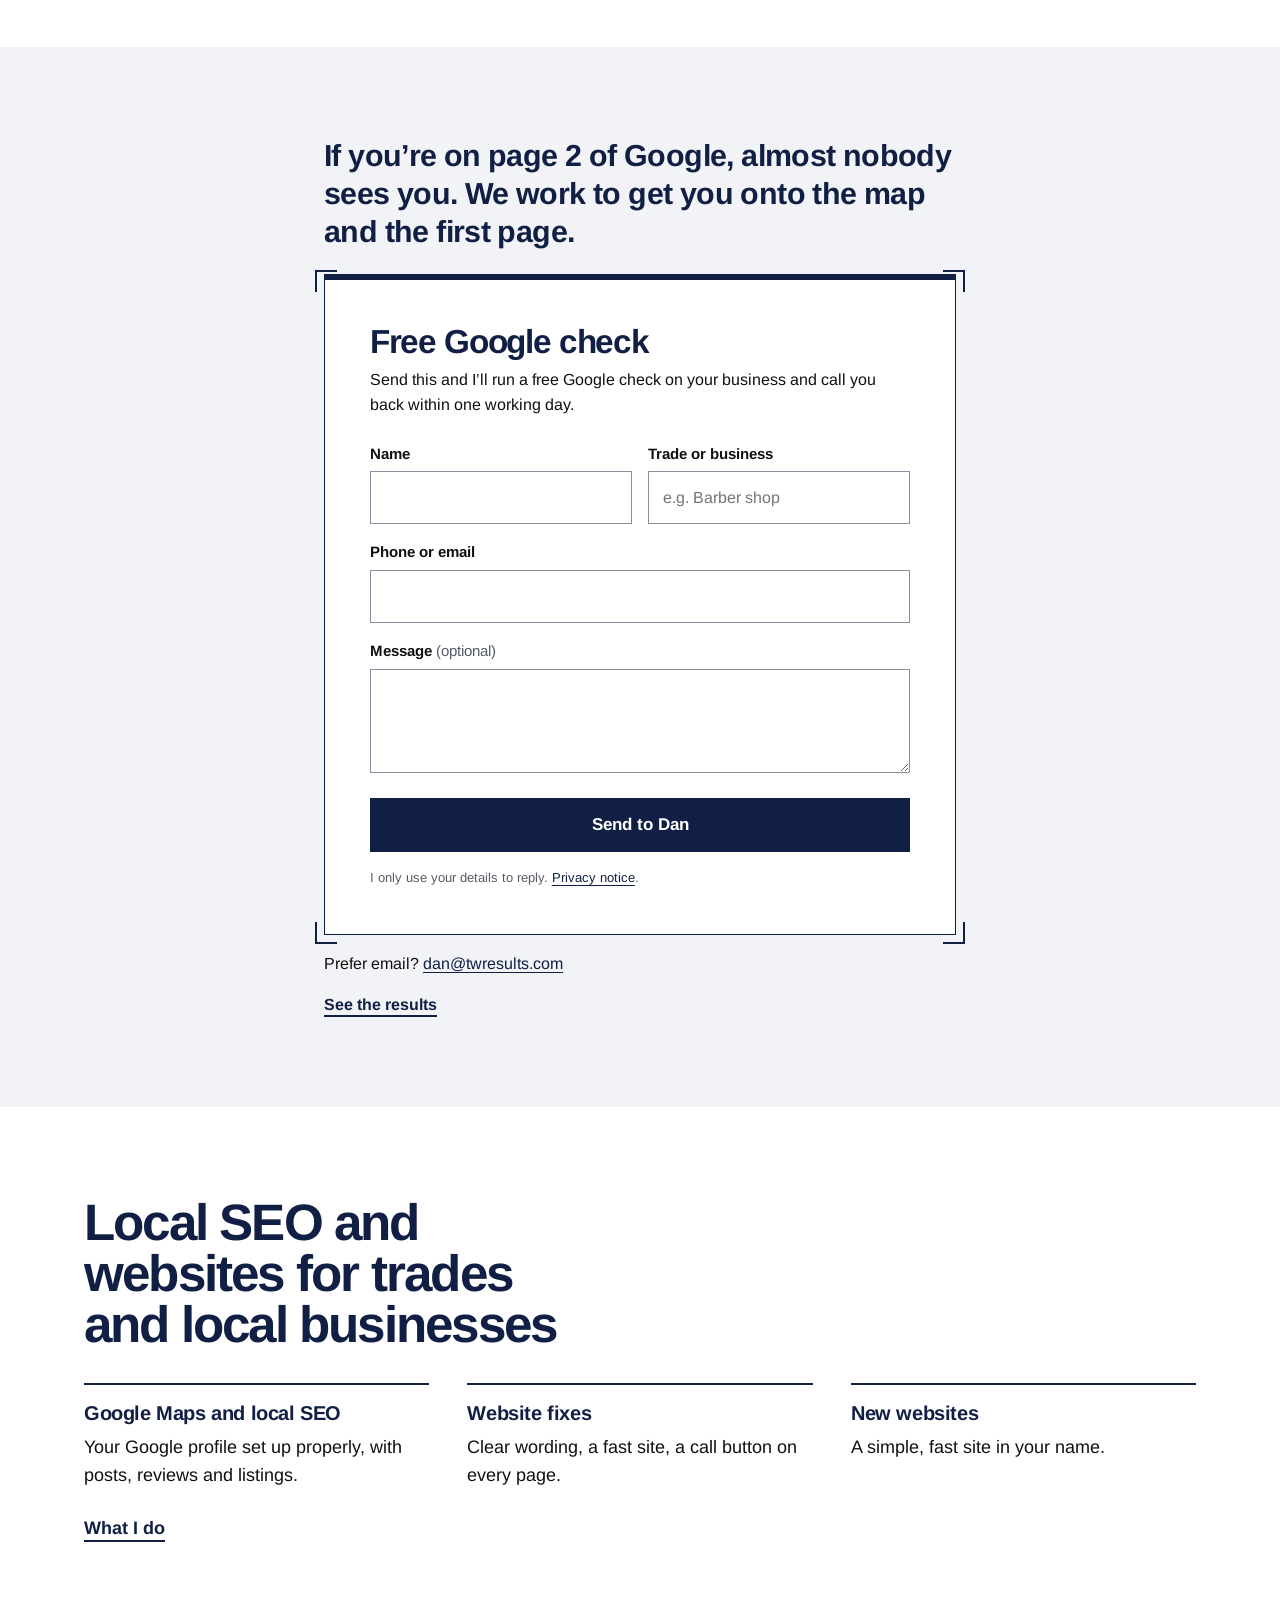
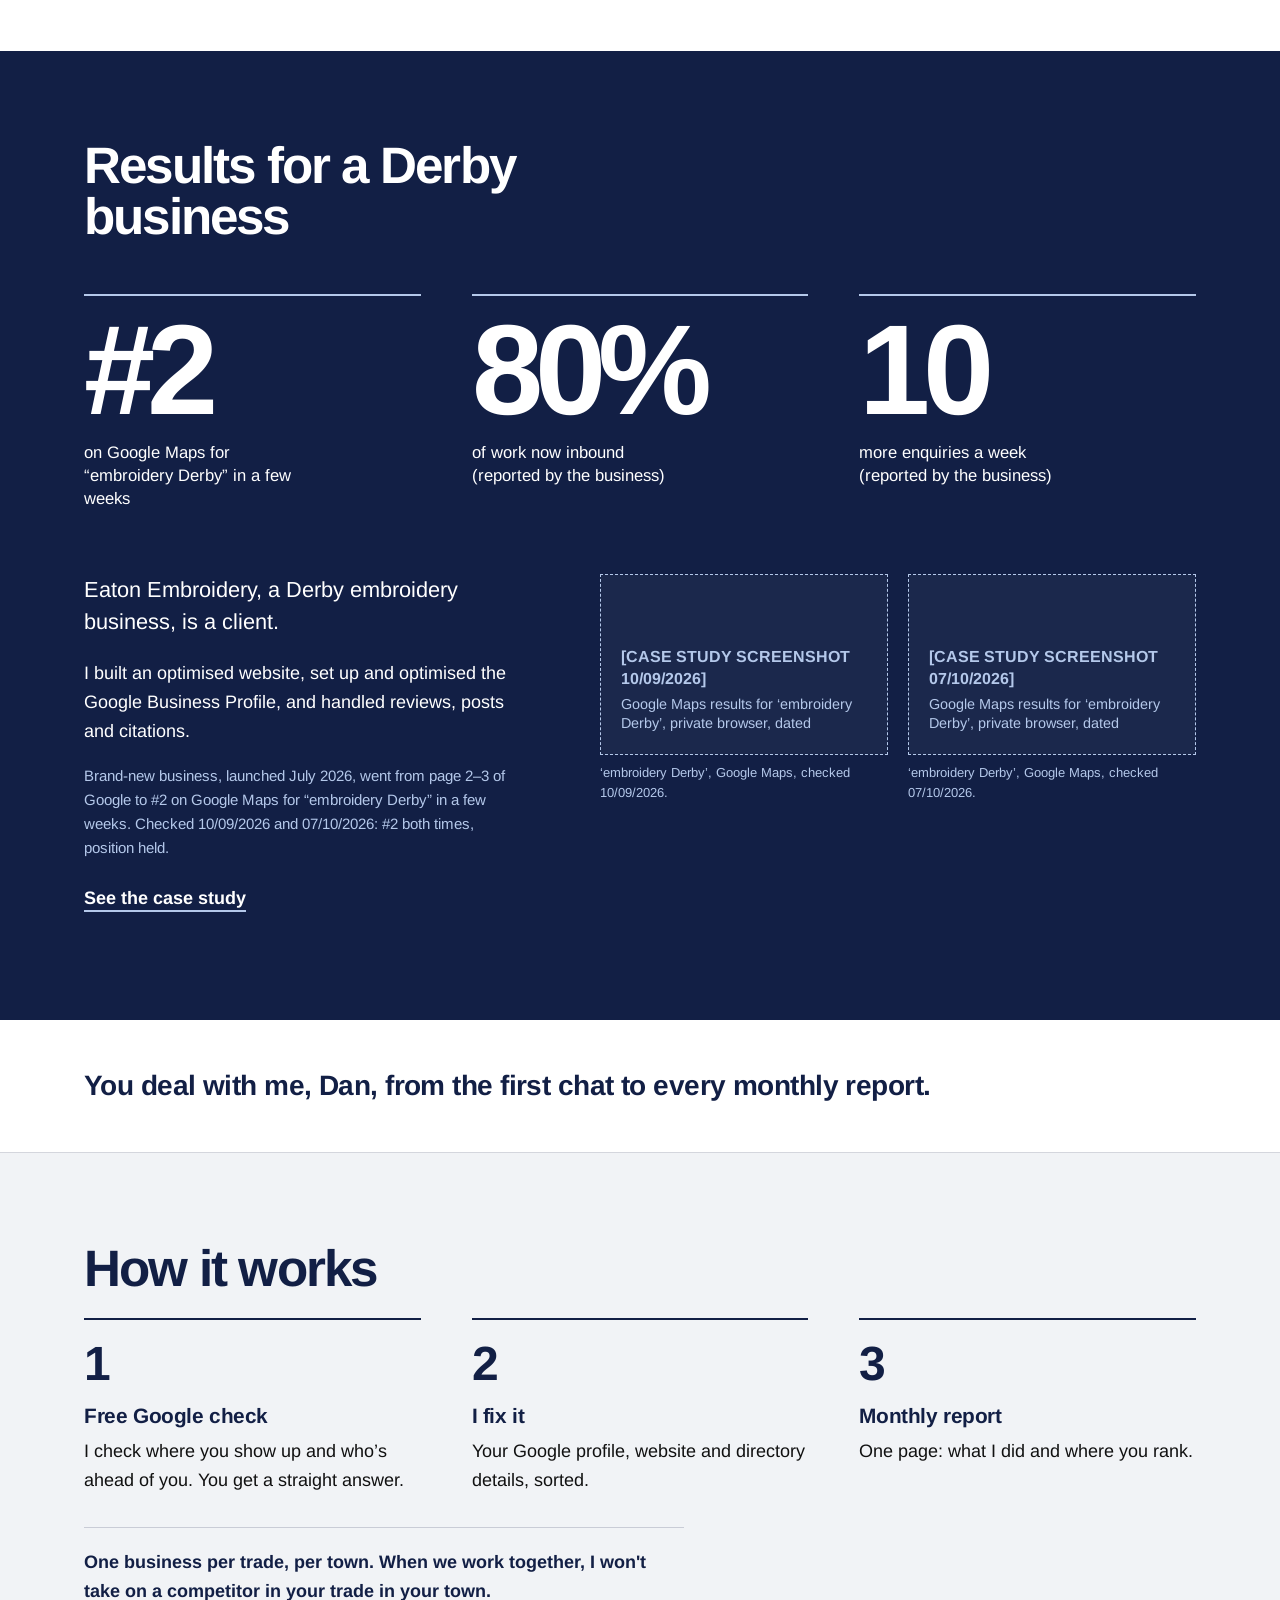
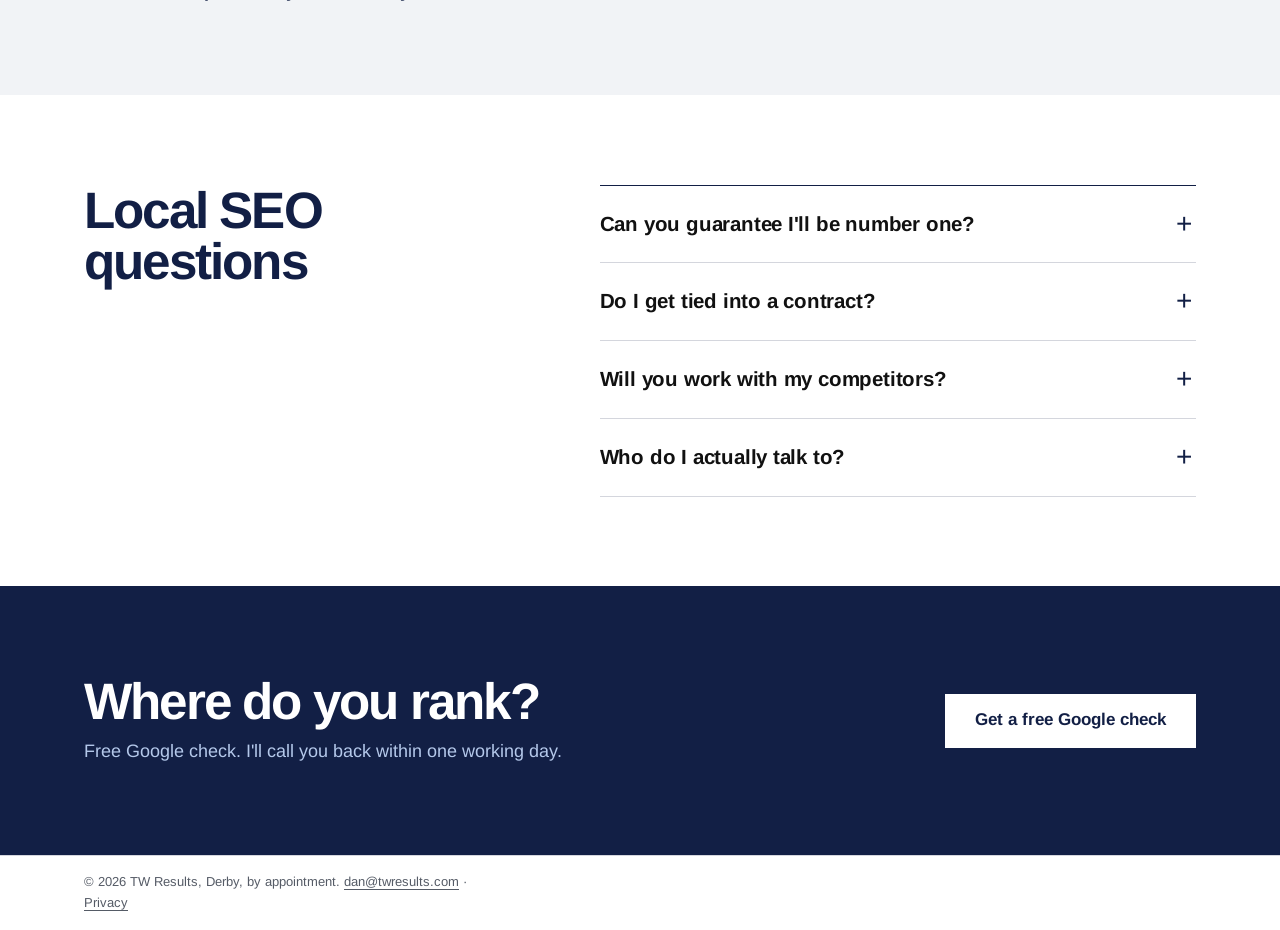
==== commit 18ffd2a4: "v9: Dan's decisions (plain address, per-town exclusivity, neutral EE case study, no visible town lis" ====
--- a/index.html
+++ b/index.html
@@ -23,9 +23,9 @@
 <link rel="icon" href="assets/favicon.svg" type="image/svg+xml">
 <link rel="apple-touch-icon" href="assets/apple-touch-icon.png">
 <link rel="preload" href="assets/fonts/arimo-var-latin.woff2" as="font" type="font/woff2" crossorigin>
-<link rel="stylesheet" href="assets/site.css?v=10">
-<script type="application/ld+json">{"@context":"https://schema.org","@type":"ProfessionalService","@id":"https://twresults.com/#business","name":"TW Results","url":"https://twresults.com/","email":"dan@twresults.com","logo":"https://twresults.com/assets/apple-touch-icon.png","image":"https://twresults.com/assets/og-image.png","description":"Local SEO, Google Business Profile work and websites for trades and local businesses in Derby, the East Midlands and UK-wide.","founder":{"@type":"Person","@id":"https://twresults.com/about-dan/#dan","name":"Dan Cooper"},"areaServed":[{"@type":"City","name":"Derby"},{"@type":"City","name":"Chellaston"},{"@type":"City","name":"Alvaston"},{"@type":"City","name":"Mickleover"},{"@type":"City","name":"Littleover"},{"@type":"City","name":"Allestree"},{"@type":"City","name":"Spondon"},{"@type":"City","name":"Belper"},{"@type":"City","name":"Ripley"},{"@type":"City","name":"Long Eaton"},{"@type":"City","name":"Ashby"},{"@type":"AdministrativeArea","name":"East Midlands"},{"@type":"Country","name":"United Kingdom"}],"knowsAbout":["Local SEO","Google Business Profile optimisation","Google Maps rankings","Websites for tradespeople"],"hasOfferCatalog":{"@type":"OfferCatalog","name":"Services","itemListElement":[{"@type":"Offer","itemOffered":{"@type":"Service","name":"Google Maps and local SEO","serviceType":"Local SEO and Google Business Profile optimisation","areaServed":[{"@type":"City","name":"Derby"},{"@type":"City","name":"Chellaston"},{"@type":"City","name":"Alvaston"},{"@type":"City","name":"Mickleover"},{"@type":"City","name":"Littleover"},{"@type":"City","name":"Allestree"},{"@type":"City","name":"Spondon"},{"@type":"City","name":"Belper"},{"@type":"City","name":"Ripley"},{"@type":"City","name":"Long Eaton"},{"@type":"City","name":"Ashby"},{"@type":"AdministrativeArea","name":"East Midlands"},{"@type":"Country","name":"United Kingdom"}]}},{"@type":"Offer","itemOffered":{"@type":"Service","name":"Website fixes","serviceType":"Website improvements for trades","areaServed":[{"@type":"City","name":"Derby"},{"@type":"City","name":"Chellaston"},{"@type":"City","name":"Alvaston"},{"@type":"City","name":"Mickleover"},{"@type":"City","name":"Littleover"},{"@type":"City","name":"Allestree"},{"@type":"City","name":"Spondon"},{"@type":"City","name":"Belper"},{"@type":"City","name":"Ripley"},{"@type":"City","name":"Long Eaton"},{"@type":"City","name":"Ashby"},{"@type":"AdministrativeArea","name":"East Midlands"},{"@type":"Country","name":"United Kingdom"}]}},{"@type":"Offer","itemOffered":{"@type":"Service","name":"New websites for trades","serviceType":"Web design for tradespeople","areaServed":[{"@type":"City","name":"Derby"},{"@type":"City","name":"Chellaston"},{"@type":"City","name":"Alvaston"},{"@type":"City","name":"Mickleover"},{"@type":"City","name":"Littleover"},{"@type":"City","name":"Allestree"},{"@type":"City","name":"Spondon"},{"@type":"City","name":"Belper"},{"@type":"City","name":"Ripley"},{"@type":"City","name":"Long Eaton"},{"@type":"City","name":"Ashby"},{"@type":"AdministrativeArea","name":"East Midlands"},{"@type":"Country","name":"United Kingdom"}]}}]}}</script>
-<script type="application/ld+json">{"@context":"https://schema.org","@type":"FAQPage","mainEntity":[{"@type":"Question","name":"Can you guarantee I'll be number one?","acceptedAnswer":{"@type":"Answer","text":"No. Google decides the rankings, so anyone who guarantees you the top spot is guessing. What I can promise is the work that gives you the best chance, and a plain English report every month showing where you stand."}},{"@type":"Question","name":"Do I get tied into a contract?","acceptedAnswer":{"@type":"Answer","text":"There's a 3-month minimum, then it's month to month. Google rewards businesses that stay active and up to date: regular posts, new reviews and accurate details. It takes weeks for changes to show up in the rankings, so 3 months gives the work a fair chance to show results."}},{"@type":"Question","name":"Will you work with my competitors?","acceptedAnswer":{"@type":"Answer","text":"One business per trade, per [AREA]. When we work together, I won't take on a competitor in your trade in your [AREA]."}},{"@type":"Question","name":"Who do I actually talk to?","acceptedAnswer":{"@type":"Answer","text":"Me, Dan. Every time."}}]}</script>
+<link rel="stylesheet" href="assets/site.css?v=11">
+<script type="application/ld+json">{"@context":"https://schema.org","@type":"ProfessionalService","@id":"https://twresults.com/#business","name":"TW Results","url":"https://twresults.com/","email":"dan@twresults.com","logo":"https://twresults.com/assets/apple-touch-icon.png","image":"https://twresults.com/assets/og-image.png","description":"Local SEO, Google Business Profile work and websites for trades and local businesses in Derby, the East Midlands and UK-wide.","founder":{"@type":"Person","@id":"https://twresults.com/#dan","name":"Dan Cooper"},"areaServed":[{"@type":"City","name":"Derby"},{"@type":"City","name":"Chellaston"},{"@type":"City","name":"Alvaston"},{"@type":"City","name":"Mickleover"},{"@type":"City","name":"Littleover"},{"@type":"City","name":"Allestree"},{"@type":"City","name":"Spondon"},{"@type":"City","name":"Belper"},{"@type":"City","name":"Ripley"},{"@type":"City","name":"Long Eaton"},{"@type":"City","name":"Ashby"},{"@type":"AdministrativeArea","name":"East Midlands"},{"@type":"Country","name":"United Kingdom"}],"knowsAbout":["Local SEO","Google Business Profile optimisation","Google Maps rankings","Websites for tradespeople"],"hasOfferCatalog":{"@type":"OfferCatalog","name":"Services","itemListElement":[{"@type":"Offer","itemOffered":{"@type":"Service","name":"Google Maps and local SEO","serviceType":"Local SEO and Google Business Profile optimisation","areaServed":[{"@type":"City","name":"Derby"},{"@type":"City","name":"Chellaston"},{"@type":"City","name":"Alvaston"},{"@type":"City","name":"Mickleover"},{"@type":"City","name":"Littleover"},{"@type":"City","name":"Allestree"},{"@type":"City","name":"Spondon"},{"@type":"City","name":"Belper"},{"@type":"City","name":"Ripley"},{"@type":"City","name":"Long Eaton"},{"@type":"City","name":"Ashby"},{"@type":"AdministrativeArea","name":"East Midlands"},{"@type":"Country","name":"United Kingdom"}]}},{"@type":"Offer","itemOffered":{"@type":"Service","name":"Website fixes","serviceType":"Website improvements for trades","areaServed":[{"@type":"City","name":"Derby"},{"@type":"City","name":"Chellaston"},{"@type":"City","name":"Alvaston"},{"@type":"City","name":"Mickleover"},{"@type":"City","name":"Littleover"},{"@type":"City","name":"Allestree"},{"@type":"City","name":"Spondon"},{"@type":"City","name":"Belper"},{"@type":"City","name":"Ripley"},{"@type":"City","name":"Long Eaton"},{"@type":"City","name":"Ashby"},{"@type":"AdministrativeArea","name":"East Midlands"},{"@type":"Country","name":"United Kingdom"}]}},{"@type":"Offer","itemOffered":{"@type":"Service","name":"New websites for trades","serviceType":"Web design for tradespeople","areaServed":[{"@type":"City","name":"Derby"},{"@type":"City","name":"Chellaston"},{"@type":"City","name":"Alvaston"},{"@type":"City","name":"Mickleover"},{"@type":"City","name":"Littleover"},{"@type":"City","name":"Allestree"},{"@type":"City","name":"Spondon"},{"@type":"City","name":"Belper"},{"@type":"City","name":"Ripley"},{"@type":"City","name":"Long Eaton"},{"@type":"City","name":"Ashby"},{"@type":"AdministrativeArea","name":"East Midlands"},{"@type":"Country","name":"United Kingdom"}]}}]}}</script>
+<script type="application/ld+json">{"@context":"https://schema.org","@type":"FAQPage","mainEntity":[{"@type":"Question","name":"Can you guarantee I'll be number one?","acceptedAnswer":{"@type":"Answer","text":"No. Google decides the rankings, so anyone who guarantees you the top spot is guessing. What I can promise is the work that gives you the best chance, and a plain English report every month showing where you stand."}},{"@type":"Question","name":"Do I get tied into a contract?","acceptedAnswer":{"@type":"Answer","text":"There's a 3-month minimum, then it's month to month. Google rewards businesses that stay active and up to date: regular posts, new reviews and accurate details. It takes weeks for changes to show up in the rankings, so 3 months gives the work a fair chance to show results."}},{"@type":"Question","name":"Will you work with my competitors?","acceptedAnswer":{"@type":"Answer","text":"One business per trade, per town. When we work together, I won't take on a competitor in your trade in your town."}},{"@type":"Question","name":"Who do I actually talk to?","acceptedAnswer":{"@type":"Answer","text":"Me, Dan. Every time."}}]}</script>
 </head>
 <body>
 <a class="skip" href="#main">Skip to content</a>
@@ -41,7 +41,7 @@
 <section class="hero hero-navy on-navy" aria-labelledby="h1">
  <div class="wrap hero-n-grid"><div>
   <h1 id="h1">Get found on Google. Get more work.</h1>
-  <p class="kw">Local SEO, Google Maps and websites for trades and local businesses in Derby, the East Midlands and UK-wide.</p>
+  <p class="kw">Local SEO, Google Maps and websites for trades and local businesses in Derby and surrounding areas, the East Midlands and UK-wide.</p>
   <div class="cta"><a class="btn btn-w" href="#enquiry">Get a free Google check</a></div>
  </div>
  <div class="hero-proof"><span class="n" aria-hidden="true">#2</span><span class="t">on Google Maps for &ldquo;embroidery Derby&rdquo; in a few weeks. A Derby client.</span></div>
@@ -106,12 +106,12 @@
 <section class="sec navy on-navy" aria-labelledby="h-results">
  <div class="wrap">
   <h2 id="h-results">Results for a Derby business</h2>
-  <dl class="bigstats"><div><dt>#2</dt><dd>on Google Maps for &ldquo;embroidery Derby&rdquo; in a few weeks</dd></div><div><dt>80%</dt><dd>of work now inbound (reported by the business owner)</dd></div><div><dt>10</dt><dd>more enquiries a week (reported by the business owner)</dd></div></dl>
+  <dl class="bigstats"><div><dt>#2</dt><dd>on Google Maps for &ldquo;embroidery Derby&rdquo; in a few weeks</dd></div><div><dt>80%</dt><dd>of work now inbound (reported by the business)</dd></div><div><dt>10</dt><dd>more enquiries a week (reported by the business)</dd></div></dl>
   <div class="split">
   <div>
    <p class="lede">Eaton Embroidery, a Derby embroidery business, is a client.</p>
    <p>I built an optimised website, set up and optimised the Google Business Profile, and handled reviews, posts and citations.</p>
-   <p class="small">Brand-new business, launched July 2026, went from page 2&ndash;3 of Google to #2 on Google Maps for &ldquo;embroidery Derby&rdquo; in a few weeks. <span class="ph">[EE DISCLOSURE: pending Dan]</span> Checked 10/09/2026 and 07/10/2026: #2 both times, position held.</p>
+   <p class="small">Brand-new business, launched July 2026, went from page 2&ndash;3 of Google to #2 on Google Maps for &ldquo;embroidery Derby&rdquo; in a few weeks. Checked 10/09/2026 and 07/10/2026: #2 both times, position held.</p>
    <p style="margin-top:1.5rem"><a class="link" href="results/">See the case study</a></p>
   </div>
   <div class="shots"><figure style="margin:0"><div class="photo wide"><b>[CASE STUDY SCREENSHOT 10/09/2026]</b><span>Google Maps results for &lsquo;embroidery Derby&rsquo;, private browser, dated</span></div><figcaption class="cap">&lsquo;embroidery Derby&rsquo;, Google Maps, checked 10/09/2026.</figcaption></figure><figure style="margin:0"><div class="photo wide"><b>[CASE STUDY SCREENSHOT 07/10/2026]</b><span>Google Maps results for &lsquo;embroidery Derby&rsquo;, private browser, dated</span></div><figcaption class="cap">&lsquo;embroidery Derby&rsquo;, Google Maps, checked 07/10/2026.</figcaption></figure></div>
@@ -124,14 +124,14 @@
  <div class="wrap">
   <h2 id="h-steps">How it works</h2>
   <ol class="steps"><li><h3>Free Google check</h3><p>I check where you show up and who&rsquo;s ahead of you. You get a straight answer.</p></li><li><h3>I fix it</h3><p>Your Google profile, website and directory details, sorted.</p></li><li><h3>Monthly report</h3><p>One page: what I did and where you rank.</p></li></ol>
-  <p class="excl">One business per trade, per <span class="ph">[AREA]</span>. When we work together, I won't take on a competitor in your trade in your <span class="ph">[AREA]</span>.</p>
+  <p class="excl">One business per trade, per town. When we work together, I won't take on a competitor in your trade in your town.</p>
  </div>
 </section>
 
 <section class="sec" aria-labelledby="h-faq">
  <div class="wrap"><div class="split">
   <h2 id="h-faq">Local SEO questions</h2>
-  <div class="faq"><details><summary>Can you guarantee I'll be number one?</summary><p>No. Google decides the rankings, so anyone who guarantees you the top spot is guessing. What I can promise is the work that gives you the best chance, and a plain English report every month showing where you stand.</p></details><details><summary>Do I get tied into a contract?</summary><p>There's a 3-month minimum, then it's month to month. Google rewards businesses that stay active and up to date: regular posts, new reviews and accurate details. It takes weeks for changes to show up in the rankings, so 3 months gives the work a fair chance to show results.</p></details><details><summary>Will you work with my competitors?</summary><p>One business per trade, per <span class="ph">[AREA]</span>. When we work together, I won't take on a competitor in your trade in your <span class="ph">[AREA]</span>.</p></details><details><summary>Who do I actually talk to?</summary><p>Me, Dan. Every time.</p></details></div>
+  <div class="faq"><details><summary>Can you guarantee I'll be number one?</summary><p>No. Google decides the rankings, so anyone who guarantees you the top spot is guessing. What I can promise is the work that gives you the best chance, and a plain English report every month showing where you stand.</p></details><details><summary>Do I get tied into a contract?</summary><p>There's a 3-month minimum, then it's month to month. Google rewards businesses that stay active and up to date: regular posts, new reviews and accurate details. It takes weeks for changes to show up in the rankings, so 3 months gives the work a fair chance to show results.</p></details><details><summary>Will you work with my competitors?</summary><p>One business per trade, per town. When we work together, I won't take on a competitor in your trade in your town.</p></details><details><summary>Who do I actually talk to?</summary><p>Me, Dan. Every time.</p></details></div>
  </div></div>
 </section>
 
@@ -139,12 +139,12 @@
 <section class="band navy on-navy final-cta"><div class="wrap"><div><h2>Where do you rank?</h2><p>Free Google check. I'll call you back within one working day.</p></div><a class="btn" href="#enquiry">Get a free Google check</a></div></section>
 
 </main>
-<footer class="legal-bar"><div class="wrap"><p>&copy; 2026 TW Results, <span class="ph">[ADDRESS: Derby, by appointment]</span>. <a href="mailto:dan@twresults.com">dan@twresults.com</a> &middot; <a href="privacy/">Privacy</a></p></div></footer>
+<footer class="legal-bar"><div class="wrap"><p>&copy; 2026 TW Results, Derby, by appointment. <a href="mailto:dan@twresults.com">dan@twresults.com</a> &middot; <a href="privacy/">Privacy</a></p></div></footer>
 <div class="callbar on-navy"><a class="btn" href="#enquiry">Get a free Google check</a></div>
 <div class="cookie" id="cookie" hidden role="region" aria-label="Cookies">
  <div class="wrap"><p>Can we use analytics cookies to see how the site is used? <a href="privacy/">Privacy</a></p>
  <div class="cta" style="margin:0"><button class="btn" type="button" data-consent="yes">Accept</button><button class="btn btn-s" type="button" data-consent="no">Reject</button></div></div>
 </div>
-<script src="assets/site.js?v=10" defer></script>
+<script src="assets/site.js?v=11" defer></script>
 </body>
 </html>
--- a/assets/site.css
+++ b/assets/site.css
@@ -302,3 +302,5 @@
 .page-hero .towns li{border-color:var(--ice);color:var(--white)}
 .cookie .cta{flex-wrap:nowrap;gap:8px}.cookie .cta .btn{margin:0}
 .dan-line{padding:clamp(28px,4vw,48px) 0;border-bottom:1px solid var(--line)}.dan-line p{margin:0;font-size:clamp(1.25rem,2.2vw,1.75rem);font-weight:700;color:var(--navy);letter-spacing:-.02em;line-height:1.3}
+.dan-line .wrap{display:flex;align-items:center;gap:20px}.dan-photo{width:96px;height:96px;object-fit:cover;flex:none}
+.small{font-size:.9375rem}
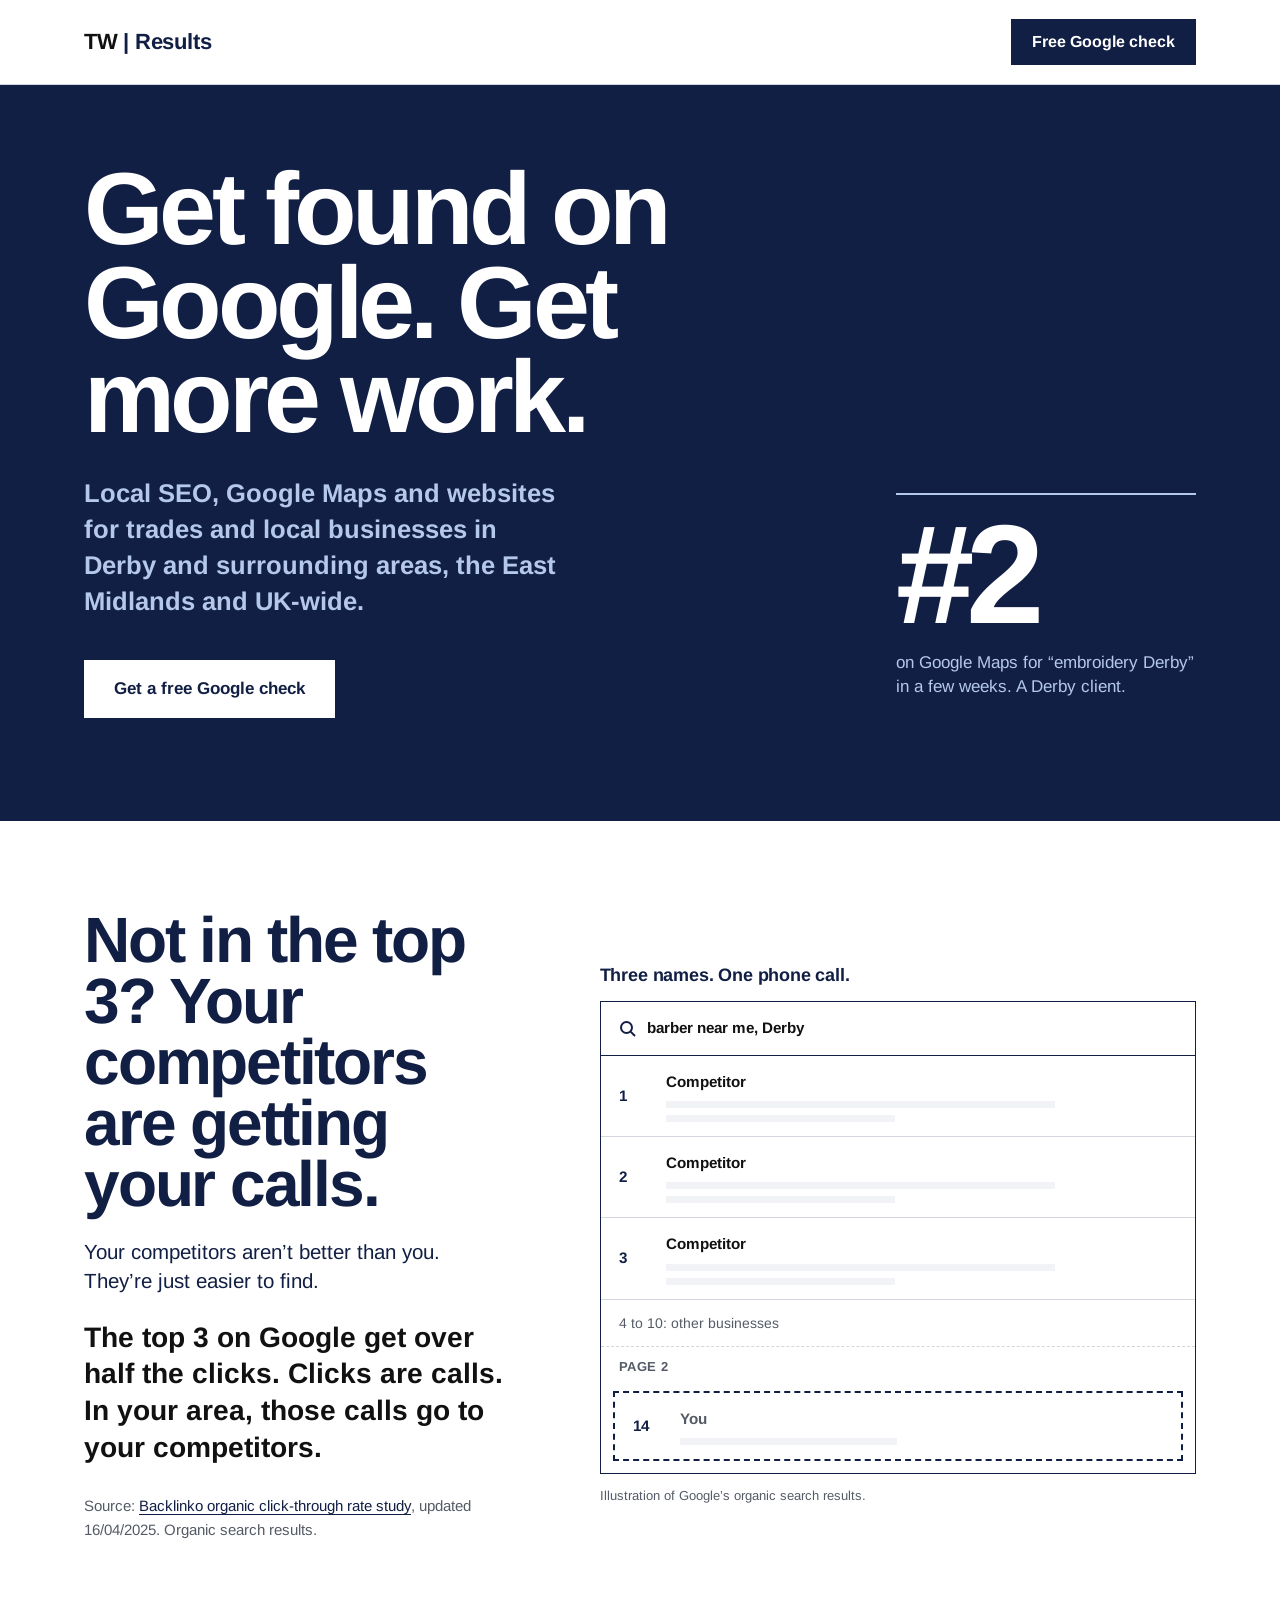
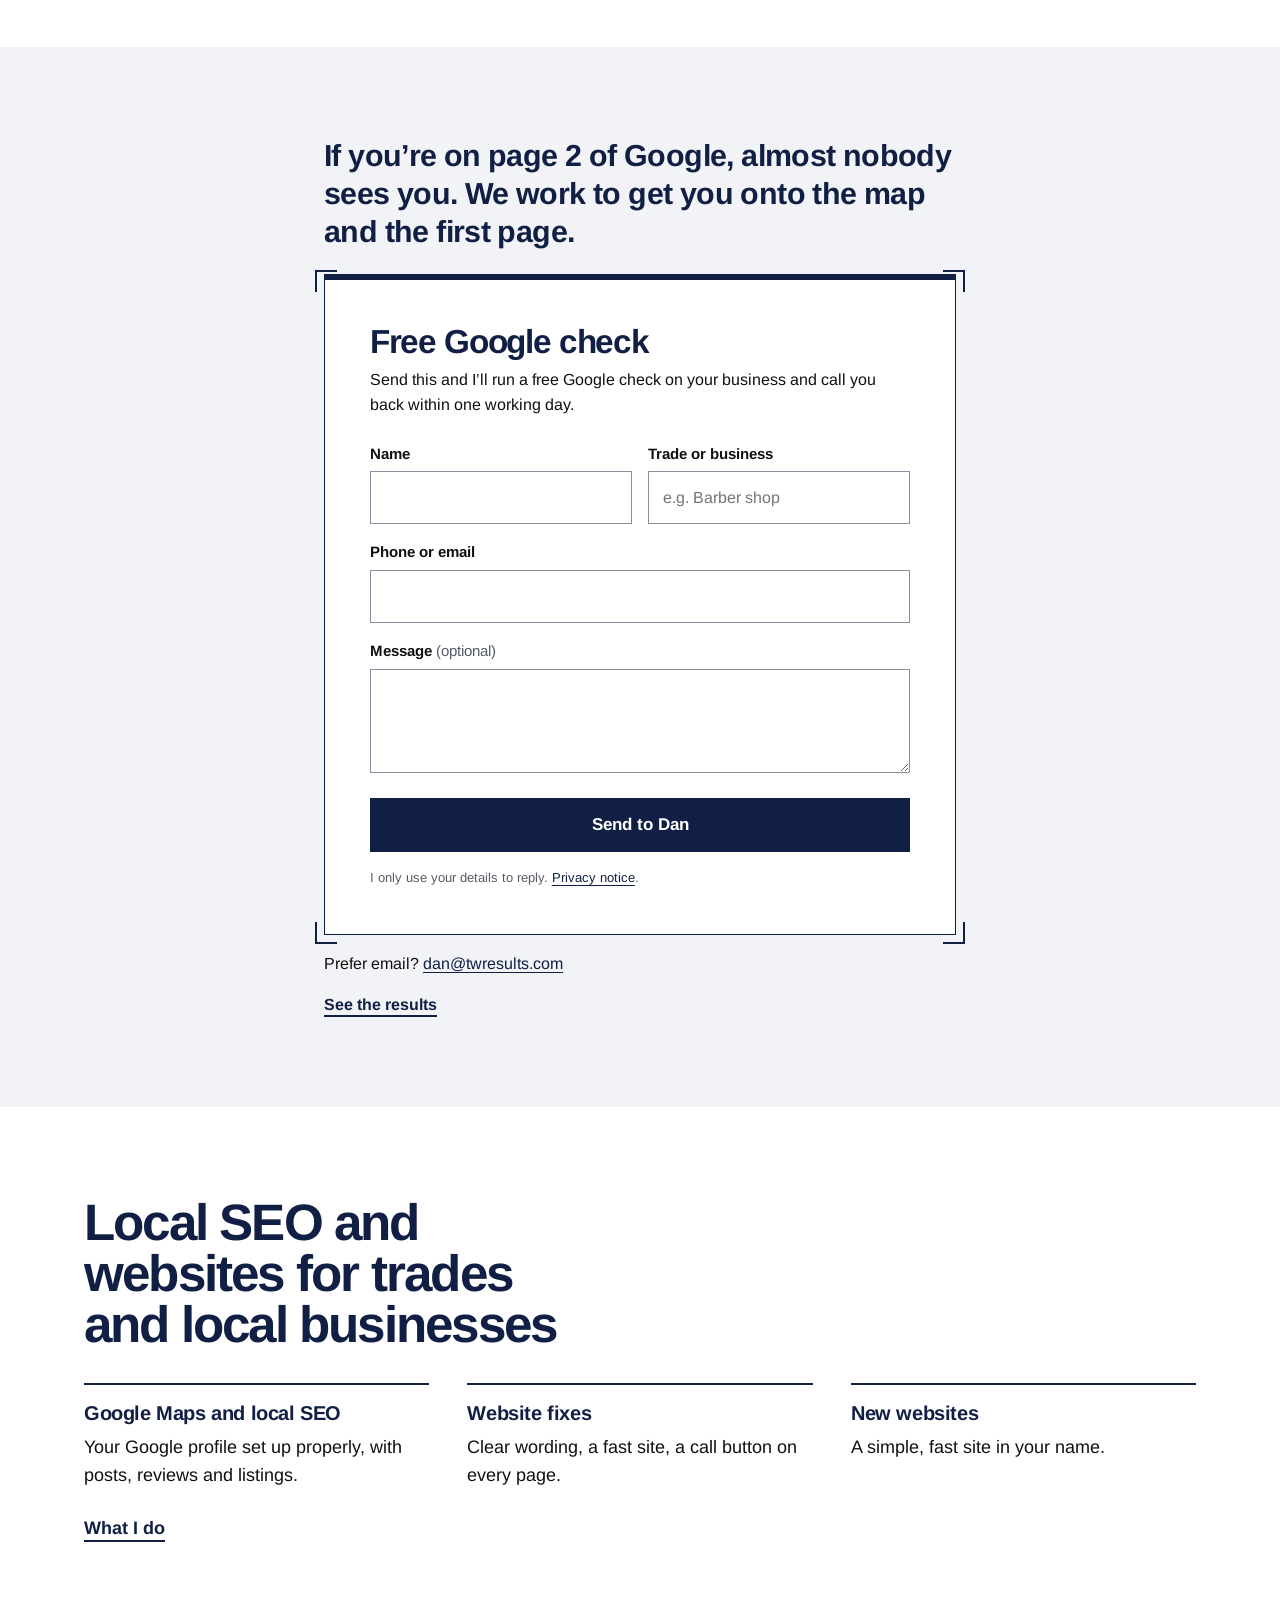
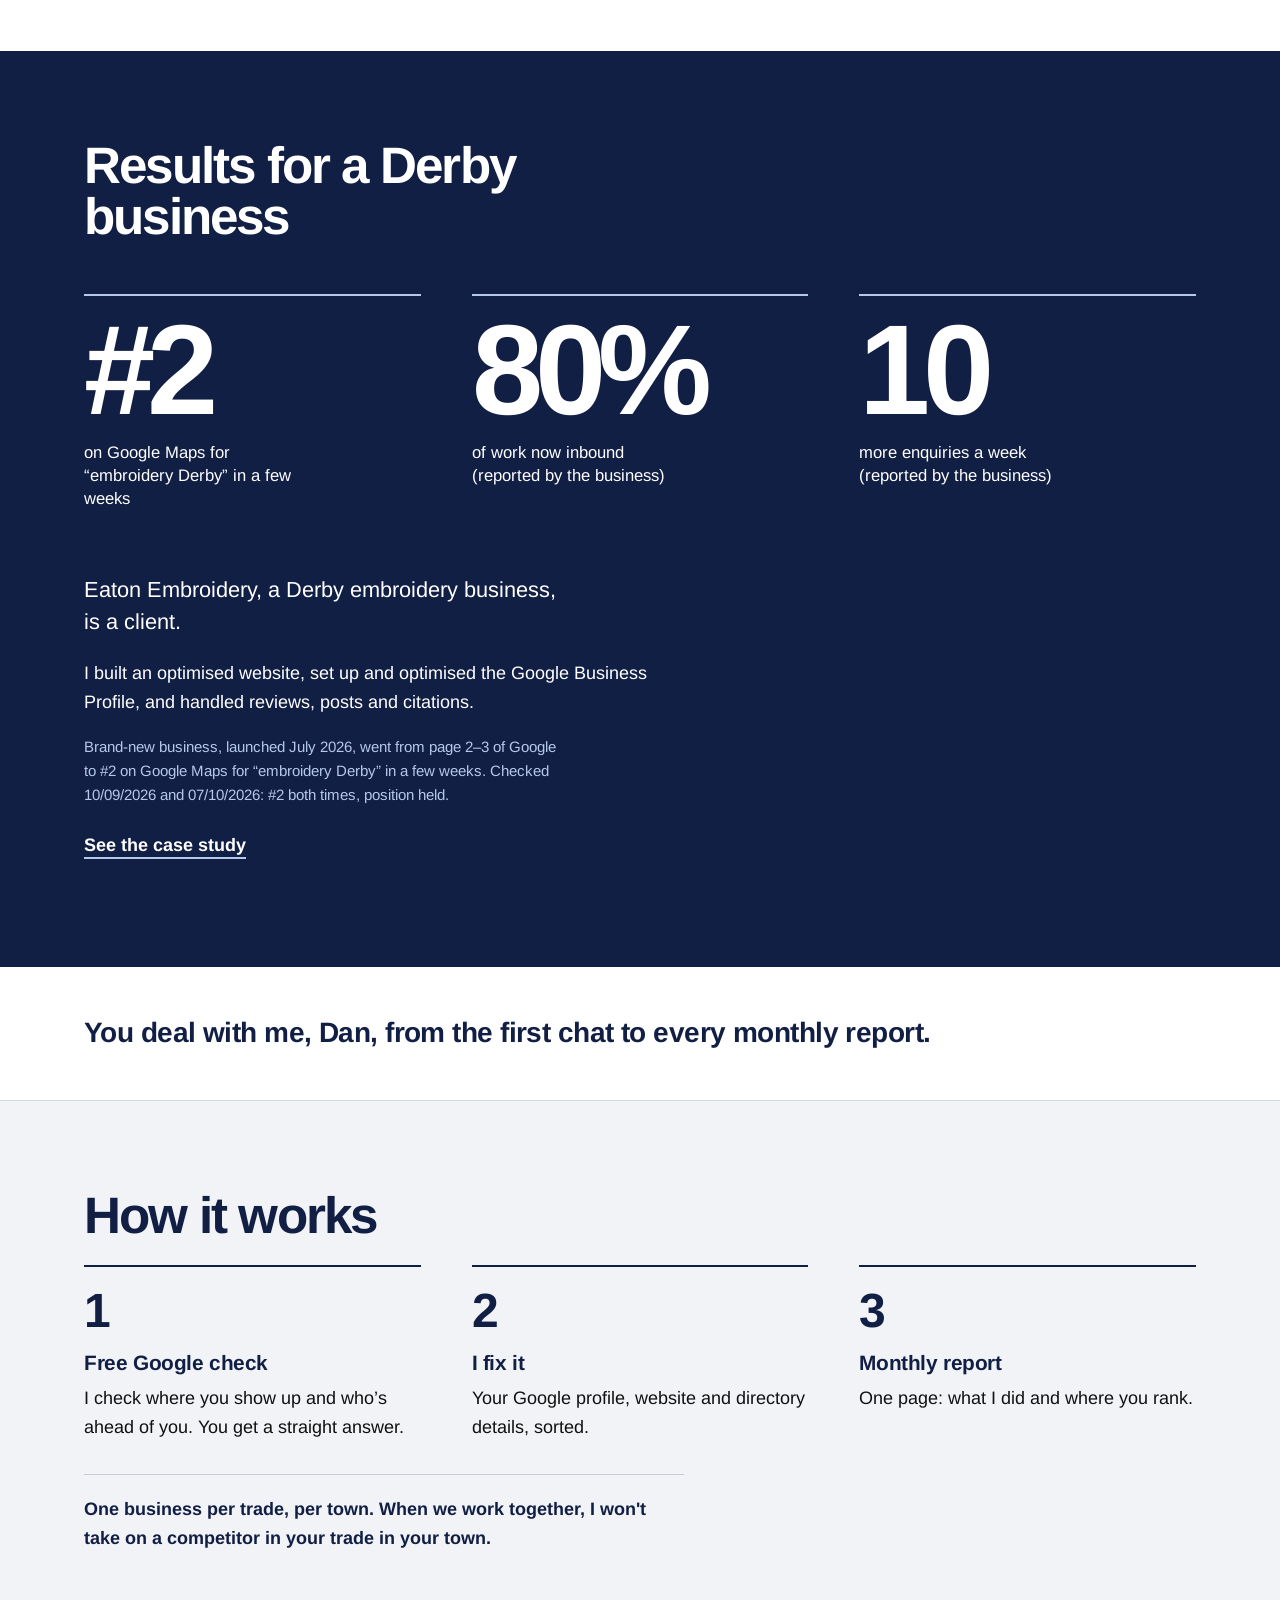
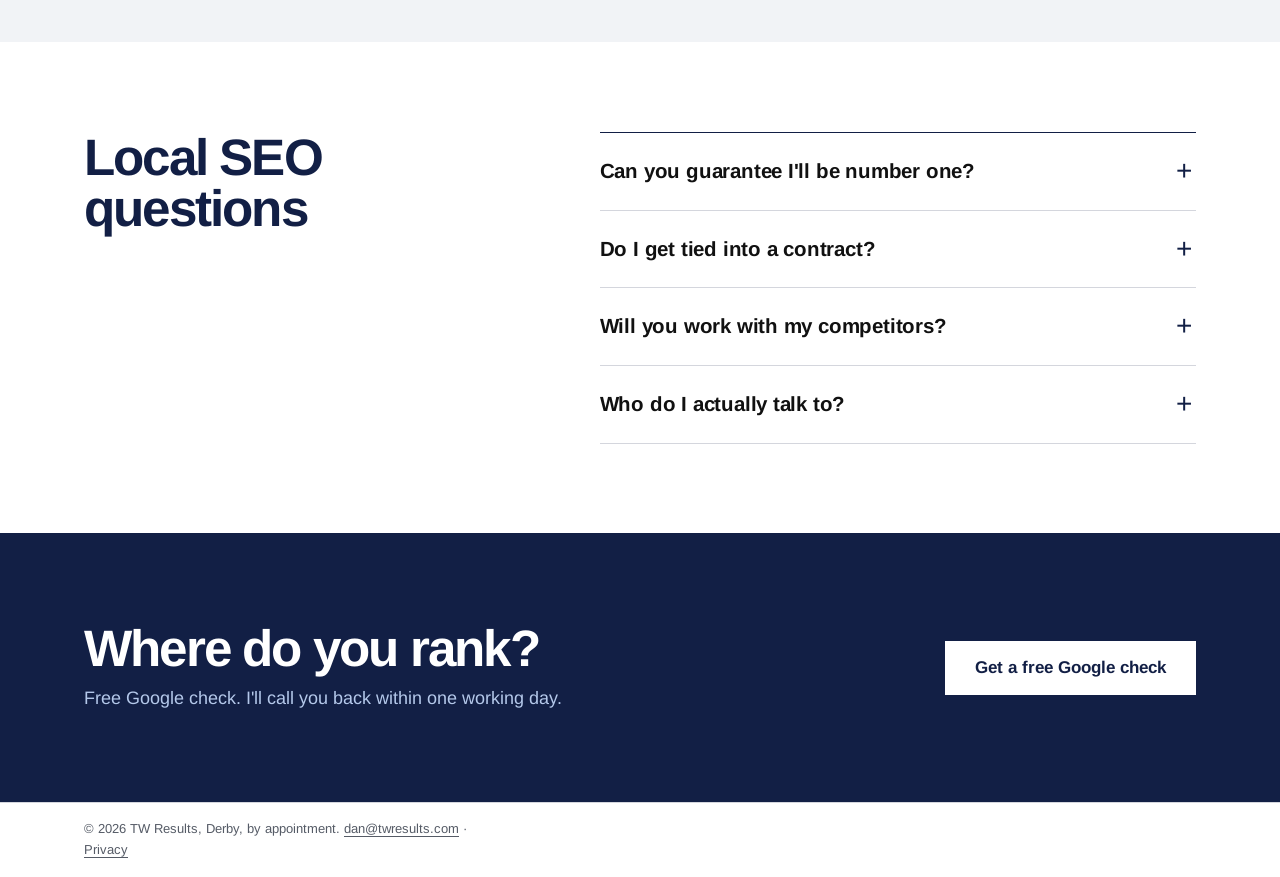
==== commit 4ec39af5: "v9b: Formspree SCC transfer line + legal-check note; case study screenshot slots behind CASE_STUDY_S" ====
--- a/index.html
+++ b/index.html
@@ -23,7 +23,7 @@
 <link rel="icon" href="assets/favicon.svg" type="image/svg+xml">
 <link rel="apple-touch-icon" href="assets/apple-touch-icon.png">
 <link rel="preload" href="assets/fonts/arimo-var-latin.woff2" as="font" type="font/woff2" crossorigin>
-<link rel="stylesheet" href="assets/site.css?v=11">
+<link rel="stylesheet" href="assets/site.css?v=12">
 <script type="application/ld+json">{"@context":"https://schema.org","@type":"ProfessionalService","@id":"https://twresults.com/#business","name":"TW Results","url":"https://twresults.com/","email":"dan@twresults.com","logo":"https://twresults.com/assets/apple-touch-icon.png","image":"https://twresults.com/assets/og-image.png","description":"Local SEO, Google Business Profile work and websites for trades and local businesses in Derby, the East Midlands and UK-wide.","founder":{"@type":"Person","@id":"https://twresults.com/#dan","name":"Dan Cooper"},"areaServed":[{"@type":"City","name":"Derby"},{"@type":"City","name":"Chellaston"},{"@type":"City","name":"Alvaston"},{"@type":"City","name":"Mickleover"},{"@type":"City","name":"Littleover"},{"@type":"City","name":"Allestree"},{"@type":"City","name":"Spondon"},{"@type":"City","name":"Belper"},{"@type":"City","name":"Ripley"},{"@type":"City","name":"Long Eaton"},{"@type":"City","name":"Ashby"},{"@type":"AdministrativeArea","name":"East Midlands"},{"@type":"Country","name":"United Kingdom"}],"knowsAbout":["Local SEO","Google Business Profile optimisation","Google Maps rankings","Websites for tradespeople"],"hasOfferCatalog":{"@type":"OfferCatalog","name":"Services","itemListElement":[{"@type":"Offer","itemOffered":{"@type":"Service","name":"Google Maps and local SEO","serviceType":"Local SEO and Google Business Profile optimisation","areaServed":[{"@type":"City","name":"Derby"},{"@type":"City","name":"Chellaston"},{"@type":"City","name":"Alvaston"},{"@type":"City","name":"Mickleover"},{"@type":"City","name":"Littleover"},{"@type":"City","name":"Allestree"},{"@type":"City","name":"Spondon"},{"@type":"City","name":"Belper"},{"@type":"City","name":"Ripley"},{"@type":"City","name":"Long Eaton"},{"@type":"City","name":"Ashby"},{"@type":"AdministrativeArea","name":"East Midlands"},{"@type":"Country","name":"United Kingdom"}]}},{"@type":"Offer","itemOffered":{"@type":"Service","name":"Website fixes","serviceType":"Website improvements for trades","areaServed":[{"@type":"City","name":"Derby"},{"@type":"City","name":"Chellaston"},{"@type":"City","name":"Alvaston"},{"@type":"City","name":"Mickleover"},{"@type":"City","name":"Littleover"},{"@type":"City","name":"Allestree"},{"@type":"City","name":"Spondon"},{"@type":"City","name":"Belper"},{"@type":"City","name":"Ripley"},{"@type":"City","name":"Long Eaton"},{"@type":"City","name":"Ashby"},{"@type":"AdministrativeArea","name":"East Midlands"},{"@type":"Country","name":"United Kingdom"}]}},{"@type":"Offer","itemOffered":{"@type":"Service","name":"New websites for trades","serviceType":"Web design for tradespeople","areaServed":[{"@type":"City","name":"Derby"},{"@type":"City","name":"Chellaston"},{"@type":"City","name":"Alvaston"},{"@type":"City","name":"Mickleover"},{"@type":"City","name":"Littleover"},{"@type":"City","name":"Allestree"},{"@type":"City","name":"Spondon"},{"@type":"City","name":"Belper"},{"@type":"City","name":"Ripley"},{"@type":"City","name":"Long Eaton"},{"@type":"City","name":"Ashby"},{"@type":"AdministrativeArea","name":"East Midlands"},{"@type":"Country","name":"United Kingdom"}]}}]}}</script>
 <script type="application/ld+json">{"@context":"https://schema.org","@type":"FAQPage","mainEntity":[{"@type":"Question","name":"Can you guarantee I'll be number one?","acceptedAnswer":{"@type":"Answer","text":"No. Google decides the rankings, so anyone who guarantees you the top spot is guessing. What I can promise is the work that gives you the best chance, and a plain English report every month showing where you stand."}},{"@type":"Question","name":"Do I get tied into a contract?","acceptedAnswer":{"@type":"Answer","text":"There's a 3-month minimum, then it's month to month. Google rewards businesses that stay active and up to date: regular posts, new reviews and accurate details. It takes weeks for changes to show up in the rankings, so 3 months gives the work a fair chance to show results."}},{"@type":"Question","name":"Will you work with my competitors?","acceptedAnswer":{"@type":"Answer","text":"One business per trade, per town. When we work together, I won't take on a competitor in your trade in your town."}},{"@type":"Question","name":"Who do I actually talk to?","acceptedAnswer":{"@type":"Answer","text":"Me, Dan. Every time."}}]}</script>
 </head>
@@ -114,7 +114,7 @@
    <p class="small">Brand-new business, launched July 2026, went from page 2&ndash;3 of Google to #2 on Google Maps for &ldquo;embroidery Derby&rdquo; in a few weeks. Checked 10/09/2026 and 07/10/2026: #2 both times, position held.</p>
    <p style="margin-top:1.5rem"><a class="link" href="results/">See the case study</a></p>
   </div>
-  <div class="shots"><figure style="margin:0"><div class="photo wide"><b>[CASE STUDY SCREENSHOT 10/09/2026]</b><span>Google Maps results for &lsquo;embroidery Derby&rsquo;, private browser, dated</span></div><figcaption class="cap">&lsquo;embroidery Derby&rsquo;, Google Maps, checked 10/09/2026.</figcaption></figure><figure style="margin:0"><div class="photo wide"><b>[CASE STUDY SCREENSHOT 07/10/2026]</b><span>Google Maps results for &lsquo;embroidery Derby&rsquo;, private browser, dated</span></div><figcaption class="cap">&lsquo;embroidery Derby&rsquo;, Google Maps, checked 07/10/2026.</figcaption></figure></div>
+  
  </div></div>
 </section>
 
@@ -145,6 +145,6 @@
  <div class="wrap"><p>Can we use analytics cookies to see how the site is used? <a href="privacy/">Privacy</a></p>
  <div class="cta" style="margin:0"><button class="btn" type="button" data-consent="yes">Accept</button><button class="btn btn-s" type="button" data-consent="no">Reject</button></div></div>
 </div>
-<script src="assets/site.js?v=11" defer></script>
+<script src="assets/site.js?v=12" defer></script>
 </body>
 </html>
--- a/assets/site.css
+++ b/assets/site.css
@@ -304,3 +304,4 @@
 .dan-line{padding:clamp(28px,4vw,48px) 0;border-bottom:1px solid var(--line)}.dan-line p{margin:0;font-size:clamp(1.25rem,2.2vw,1.75rem);font-weight:700;color:var(--navy);letter-spacing:-.02em;line-height:1.3}
 .dan-line .wrap{display:flex;align-items:center;gap:20px}.dan-photo{width:96px;height:96px;object-fit:cover;flex:none}
 .small{font-size:.9375rem}
+.split > :only-child{grid-column:1 / -1;max-width:760px}
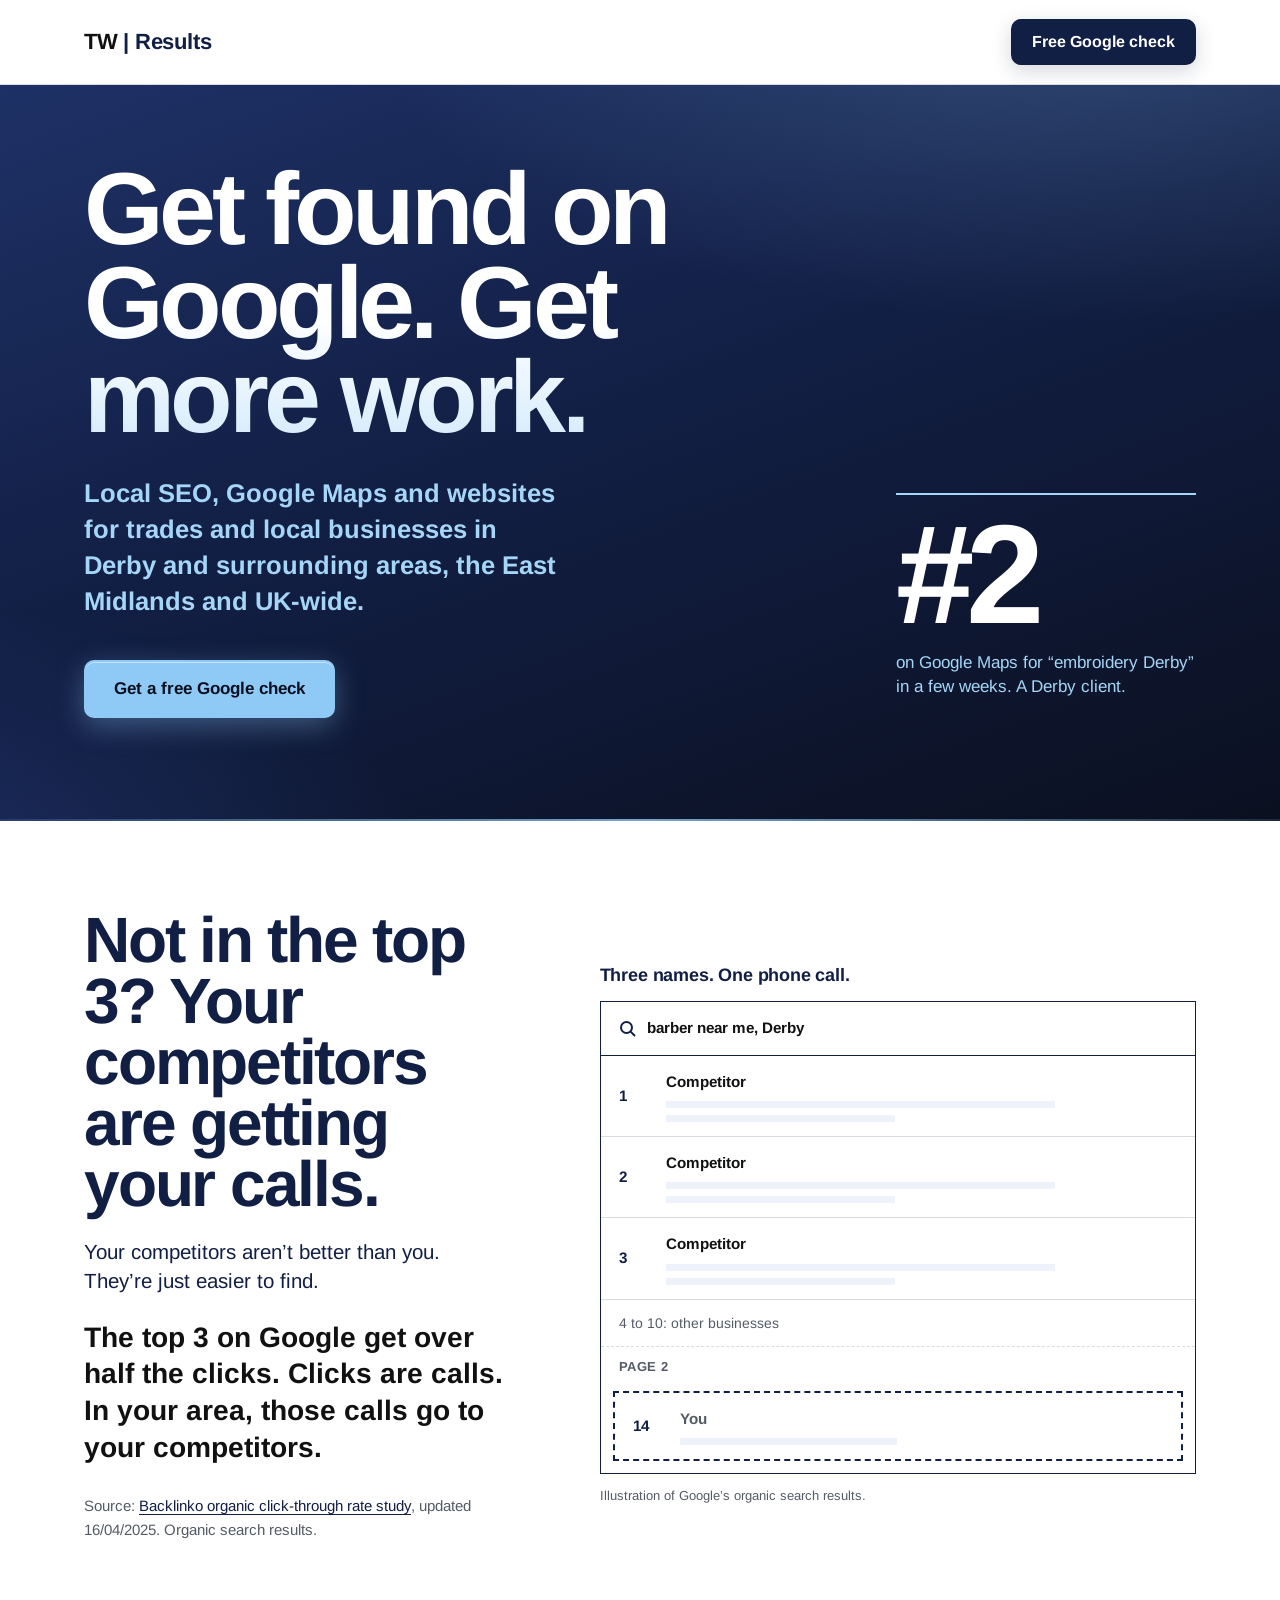
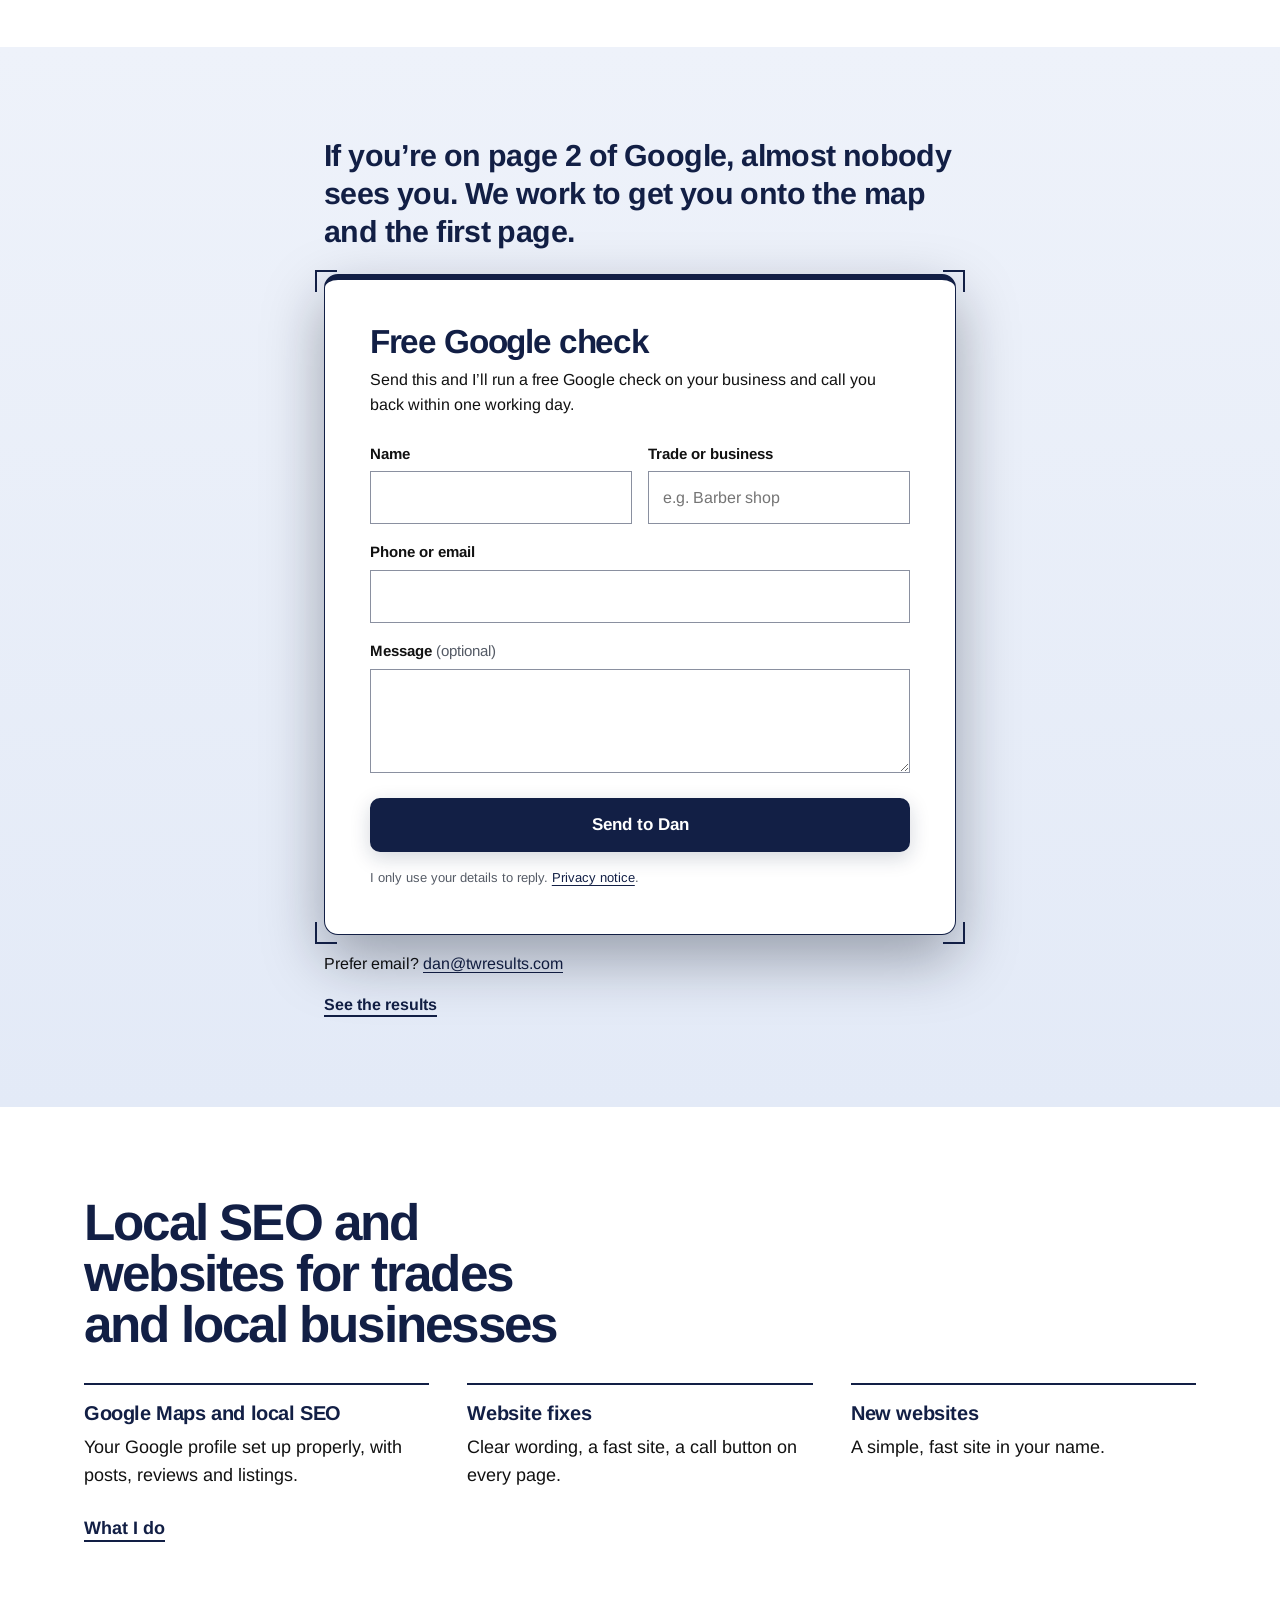
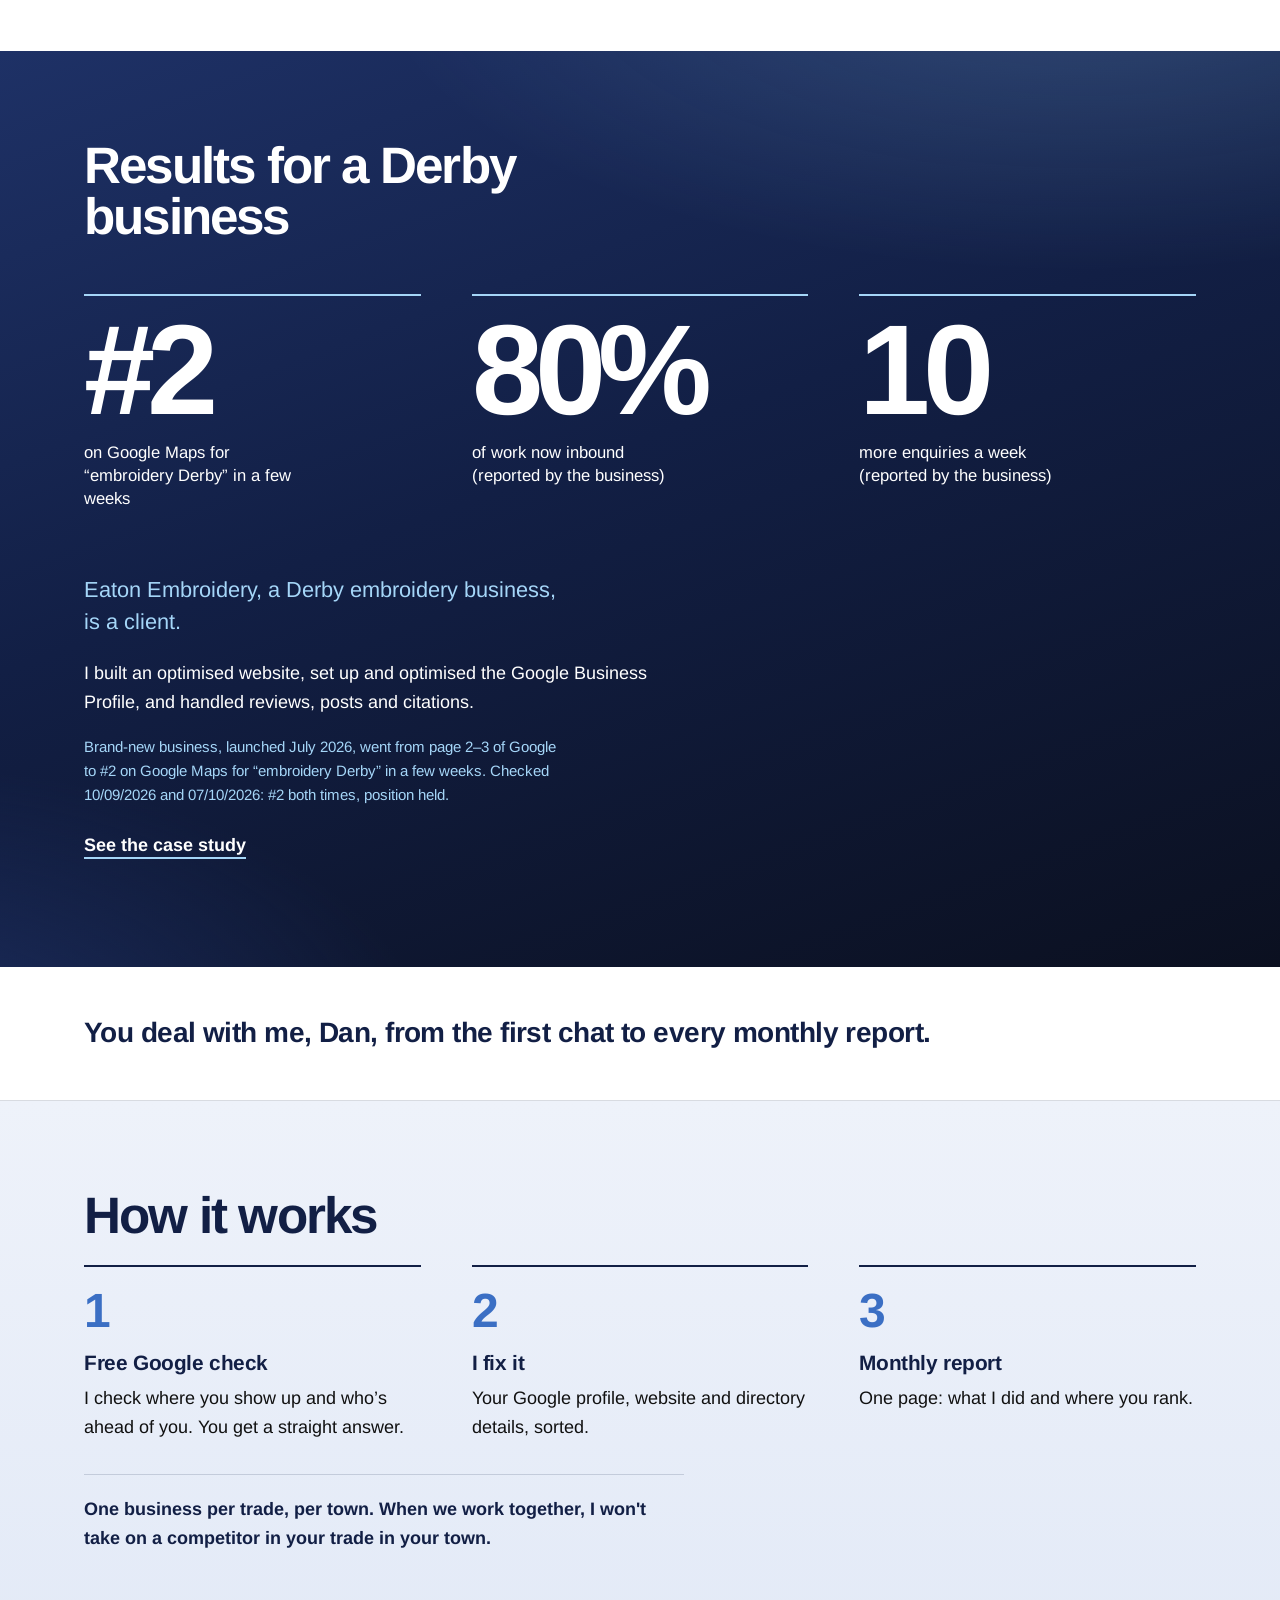
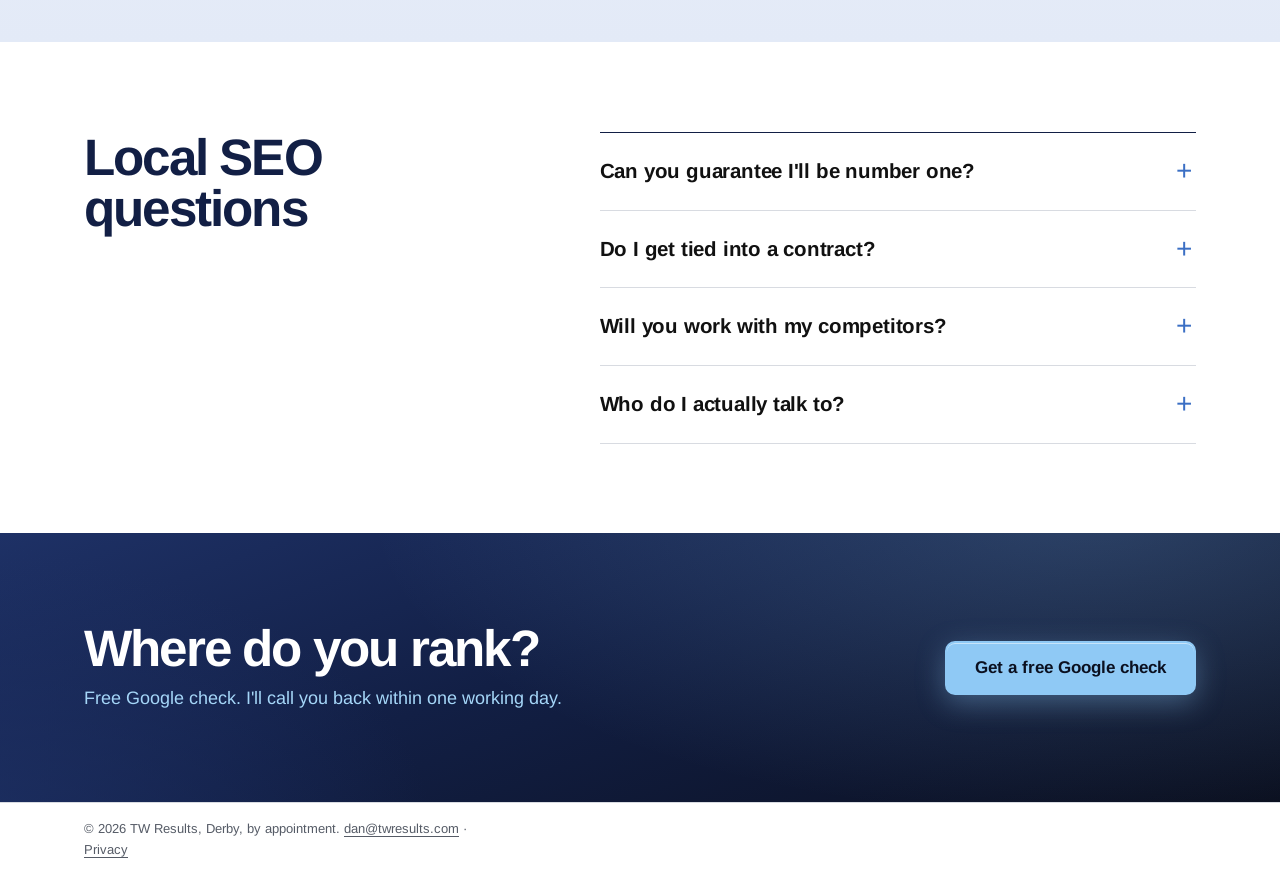
==== commit c070300b: "Vibe theme folded into site.css for all pages; /vibe/ removed; V=13" ====
--- a/index.html
+++ b/index.html
@@ -23,7 +23,7 @@
 <link rel="icon" href="assets/favicon.svg" type="image/svg+xml">
 <link rel="apple-touch-icon" href="assets/apple-touch-icon.png">
 <link rel="preload" href="assets/fonts/arimo-var-latin.woff2" as="font" type="font/woff2" crossorigin>
-<link rel="stylesheet" href="assets/site.css?v=12">
+<link rel="stylesheet" href="assets/site.css?v=13">
 <script type="application/ld+json">{"@context":"https://schema.org","@type":"ProfessionalService","@id":"https://twresults.com/#business","name":"TW Results","url":"https://twresults.com/","email":"dan@twresults.com","logo":"https://twresults.com/assets/apple-touch-icon.png","image":"https://twresults.com/assets/og-image.png","description":"Local SEO, Google Business Profile work and websites for trades and local businesses in Derby, the East Midlands and UK-wide.","founder":{"@type":"Person","@id":"https://twresults.com/#dan","name":"Dan Cooper"},"areaServed":[{"@type":"City","name":"Derby"},{"@type":"City","name":"Chellaston"},{"@type":"City","name":"Alvaston"},{"@type":"City","name":"Mickleover"},{"@type":"City","name":"Littleover"},{"@type":"City","name":"Allestree"},{"@type":"City","name":"Spondon"},{"@type":"City","name":"Belper"},{"@type":"City","name":"Ripley"},{"@type":"City","name":"Long Eaton"},{"@type":"City","name":"Ashby"},{"@type":"AdministrativeArea","name":"East Midlands"},{"@type":"Country","name":"United Kingdom"}],"knowsAbout":["Local SEO","Google Business Profile optimisation","Google Maps rankings","Websites for tradespeople"],"hasOfferCatalog":{"@type":"OfferCatalog","name":"Services","itemListElement":[{"@type":"Offer","itemOffered":{"@type":"Service","name":"Google Maps and local SEO","serviceType":"Local SEO and Google Business Profile optimisation","areaServed":[{"@type":"City","name":"Derby"},{"@type":"City","name":"Chellaston"},{"@type":"City","name":"Alvaston"},{"@type":"City","name":"Mickleover"},{"@type":"City","name":"Littleover"},{"@type":"City","name":"Allestree"},{"@type":"City","name":"Spondon"},{"@type":"City","name":"Belper"},{"@type":"City","name":"Ripley"},{"@type":"City","name":"Long Eaton"},{"@type":"City","name":"Ashby"},{"@type":"AdministrativeArea","name":"East Midlands"},{"@type":"Country","name":"United Kingdom"}]}},{"@type":"Offer","itemOffered":{"@type":"Service","name":"Website fixes","serviceType":"Website improvements for trades","areaServed":[{"@type":"City","name":"Derby"},{"@type":"City","name":"Chellaston"},{"@type":"City","name":"Alvaston"},{"@type":"City","name":"Mickleover"},{"@type":"City","name":"Littleover"},{"@type":"City","name":"Allestree"},{"@type":"City","name":"Spondon"},{"@type":"City","name":"Belper"},{"@type":"City","name":"Ripley"},{"@type":"City","name":"Long Eaton"},{"@type":"City","name":"Ashby"},{"@type":"AdministrativeArea","name":"East Midlands"},{"@type":"Country","name":"United Kingdom"}]}},{"@type":"Offer","itemOffered":{"@type":"Service","name":"New websites for trades","serviceType":"Web design for tradespeople","areaServed":[{"@type":"City","name":"Derby"},{"@type":"City","name":"Chellaston"},{"@type":"City","name":"Alvaston"},{"@type":"City","name":"Mickleover"},{"@type":"City","name":"Littleover"},{"@type":"City","name":"Allestree"},{"@type":"City","name":"Spondon"},{"@type":"City","name":"Belper"},{"@type":"City","name":"Ripley"},{"@type":"City","name":"Long Eaton"},{"@type":"City","name":"Ashby"},{"@type":"AdministrativeArea","name":"East Midlands"},{"@type":"Country","name":"United Kingdom"}]}}]}}</script>
 <script type="application/ld+json">{"@context":"https://schema.org","@type":"FAQPage","mainEntity":[{"@type":"Question","name":"Can you guarantee I'll be number one?","acceptedAnswer":{"@type":"Answer","text":"No. Google decides the rankings, so anyone who guarantees you the top spot is guessing. What I can promise is the work that gives you the best chance, and a plain English report every month showing where you stand."}},{"@type":"Question","name":"Do I get tied into a contract?","acceptedAnswer":{"@type":"Answer","text":"There's a 3-month minimum, then it's month to month. Google rewards businesses that stay active and up to date: regular posts, new reviews and accurate details. It takes weeks for changes to show up in the rankings, so 3 months gives the work a fair chance to show results."}},{"@type":"Question","name":"Will you work with my competitors?","acceptedAnswer":{"@type":"Answer","text":"One business per trade, per town. When we work together, I won't take on a competitor in your trade in your town."}},{"@type":"Question","name":"Who do I actually talk to?","acceptedAnswer":{"@type":"Answer","text":"Me, Dan. Every time."}}]}</script>
 </head>
@@ -76,7 +76,7 @@
 <div class="formcard"><span class="c3"></span><span class="c4"></span>
  <h2 class="form-h">Free Google check</h2>
  <p class="promise">Send this and I&rsquo;ll run a free Google check on your business and call you back within one working day.</p>
- <form id="enquiry" action="[FORM ENDPOINT]" method="POST" novalidate>
+ <form id="enquiry" action="https://formspree.io/f/mpppajjr" method="POST" novalidate>
   <p class="hp" aria-hidden="true"><label for="gotcha">Leave this empty</label><input id="gotcha" name="_gotcha" tabindex="-1" autocomplete="off"></p>
   <input type="hidden" name="_subject" value="Free Google check request from twresults.com">
   <div class="f-row">
@@ -145,6 +145,6 @@
  <div class="wrap"><p>Can we use analytics cookies to see how the site is used? <a href="privacy/">Privacy</a></p>
  <div class="cta" style="margin:0"><button class="btn" type="button" data-consent="yes">Accept</button><button class="btn btn-s" type="button" data-consent="no">Reject</button></div></div>
 </div>
-<script src="assets/site.js?v=12" defer></script>
+<script src="assets/site.js?v=13" defer></script>
 </body>
 </html>
--- a/assets/site.css
+++ b/assets/site.css
@@ -305,3 +305,24 @@
 .dan-line .wrap{display:flex;align-items:center;gap:20px}.dan-photo{width:96px;height:96px;object-fit:cover;flex:none}
 .small{font-size:.9375rem}
 .split > :only-child{grid-column:1 / -1;max-width:760px}
+
+/* VIBE theme (approved by Dan 22/10/2026), folded into site.css. Brand palette kept; accents from TWR marketing (#8FC9F5 sky, #1E3166, #0B1020). */
+:root{--navy:#121F45;--deep:#0B1020;--royal:#1E3166;--sky:#8FC9F5;--ice:#A5D6F8;--pale:#EEF2FA;--line:rgba(18,31,69,.16)}
+.navy,.hero-navy,.page-hero,.band.navy,.on-navy{background:radial-gradient(1200px 520px at 85% -10%,rgba(143,201,245,.22),transparent 60%),radial-gradient(800px 420px at -10% 110%,rgba(30,49,102,.9),transparent 70%),linear-gradient(160deg,var(--royal) 0%,var(--navy) 45%,var(--deep) 100%)}
+.hero-navy{position:relative;overflow:hidden}
+.hero-navy::after{content:"";position:absolute;inset:auto -10% -1px -10%;height:3px;background:linear-gradient(90deg,transparent,var(--sky),transparent);opacity:.8}
+.hero-navy h1{background:linear-gradient(180deg,#fff 55%,#d6ebfc);-webkit-background-clip:text;background-clip:text;color:transparent}
+.hero-navy .kw,.on-navy .lede{color:var(--ice)}
+.btn{border-radius:10px;transition:transform .15s ease,box-shadow .2s ease,background .2s}
+.btn:hover{transform:translateY(-1px)}
+.on-navy .btn,.navy .btn,.hero-navy .btn,.callbar .btn{background:var(--sky);border-color:var(--sky);color:var(--deep);box-shadow:0 8px 28px rgba(143,201,245,.35),inset 0 1px 0 rgba(255,255,255,.5)}
+.on-navy .btn:hover,.navy .btn:hover,.hero-navy .btn:hover,.callbar .btn:hover{background:#B5DCFA;border-color:#B5DCFA;box-shadow:0 10px 34px rgba(143,201,245,.5)}
+.btn:not(.on-navy .btn){box-shadow:0 6px 20px rgba(18,31,69,.18)}
+.pale{background:linear-gradient(180deg,#EEF2FA,#E3EAF7)}
+.bigstats b,.big{background:linear-gradient(135deg,var(--royal),#3B6FC4);-webkit-background-clip:text;background-clip:text;color:transparent}
+.on-navy .bigstats b,.navy .big{background:linear-gradient(135deg,#fff,var(--sky));-webkit-background-clip:text;background-clip:text}
+.formcard{box-shadow:0 24px 60px rgba(11,16,32,.35);border-radius:14px}
+.f input:focus,.f textarea:focus{border-color:#3B6FC4;box-shadow:0 0 0 4px rgba(143,201,245,.35)}
+.faq summary::after,.steps li::before{color:#3B6FC4}
+a:hover{color:#3B6FC4}.on-navy a:hover{color:var(--sky)}
+@media (prefers-reduced-motion:reduce){.btn{transition:none}.btn:hover{transform:none}}
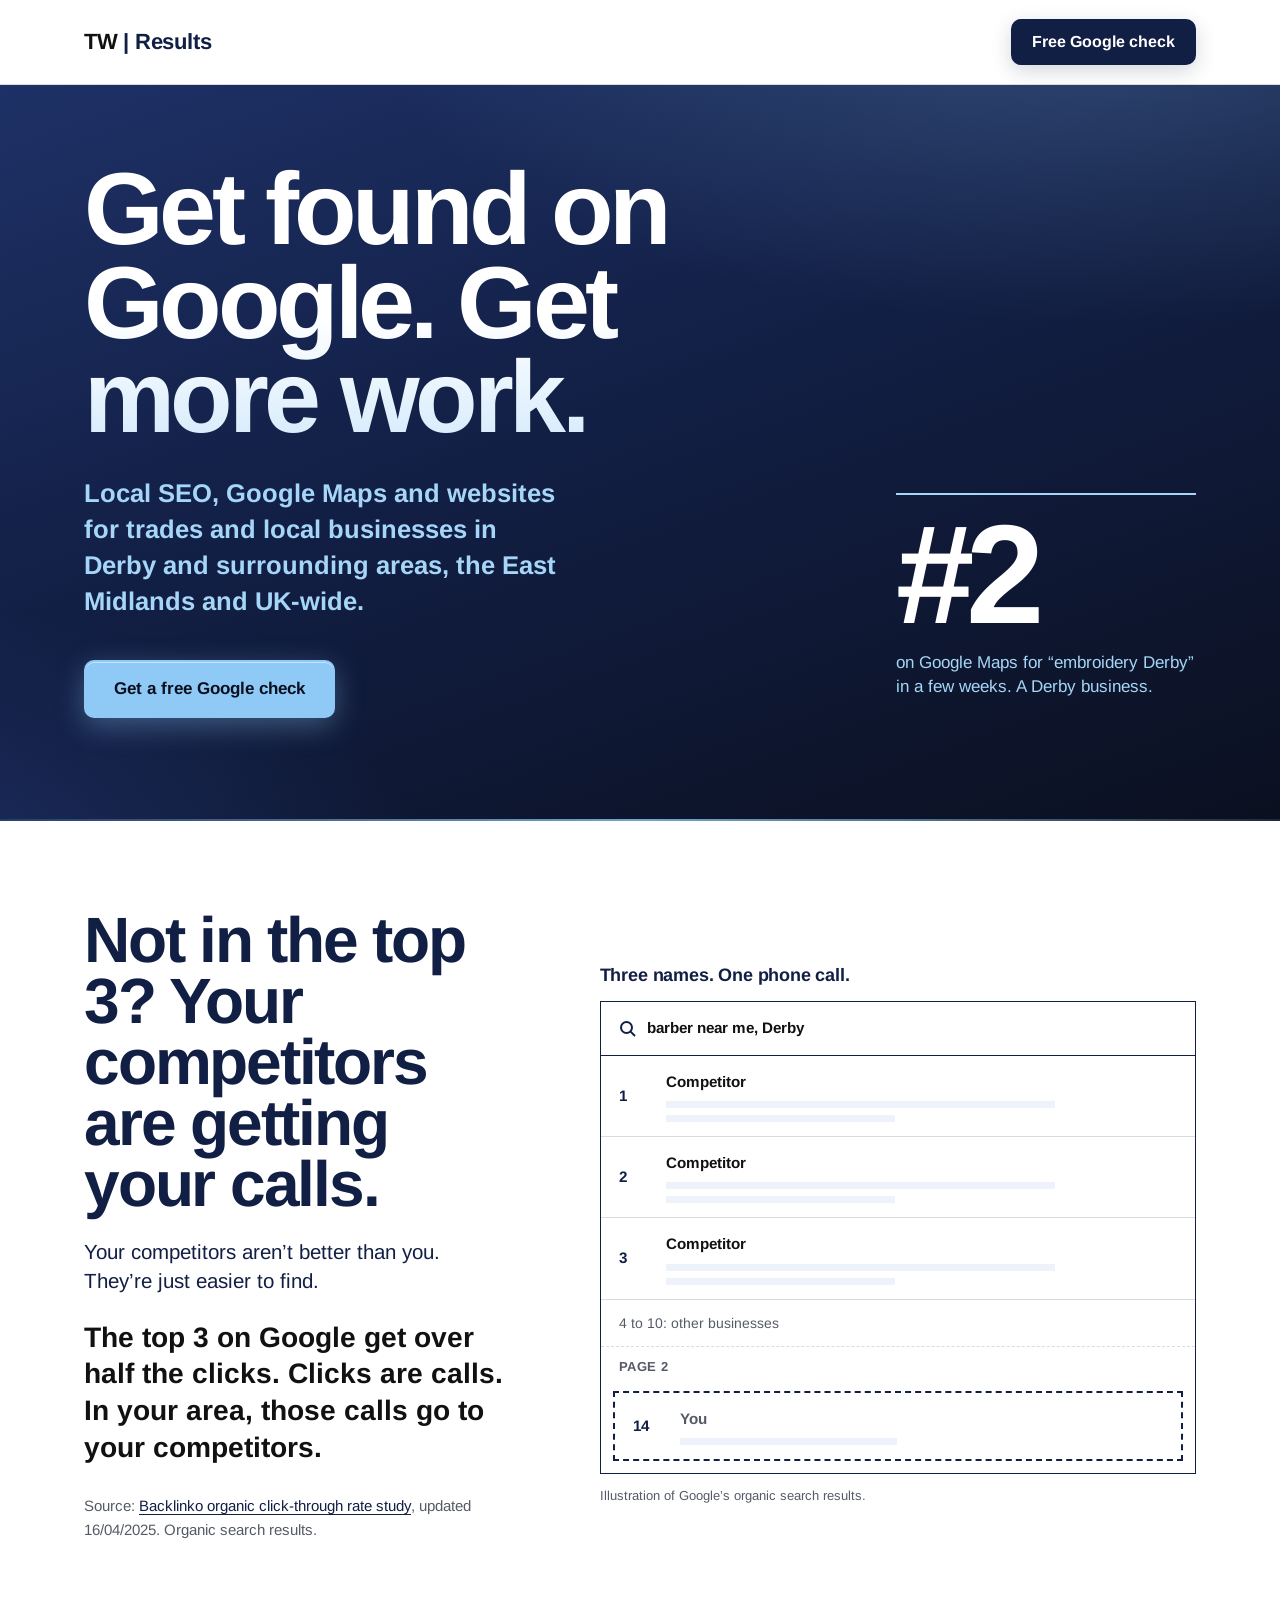
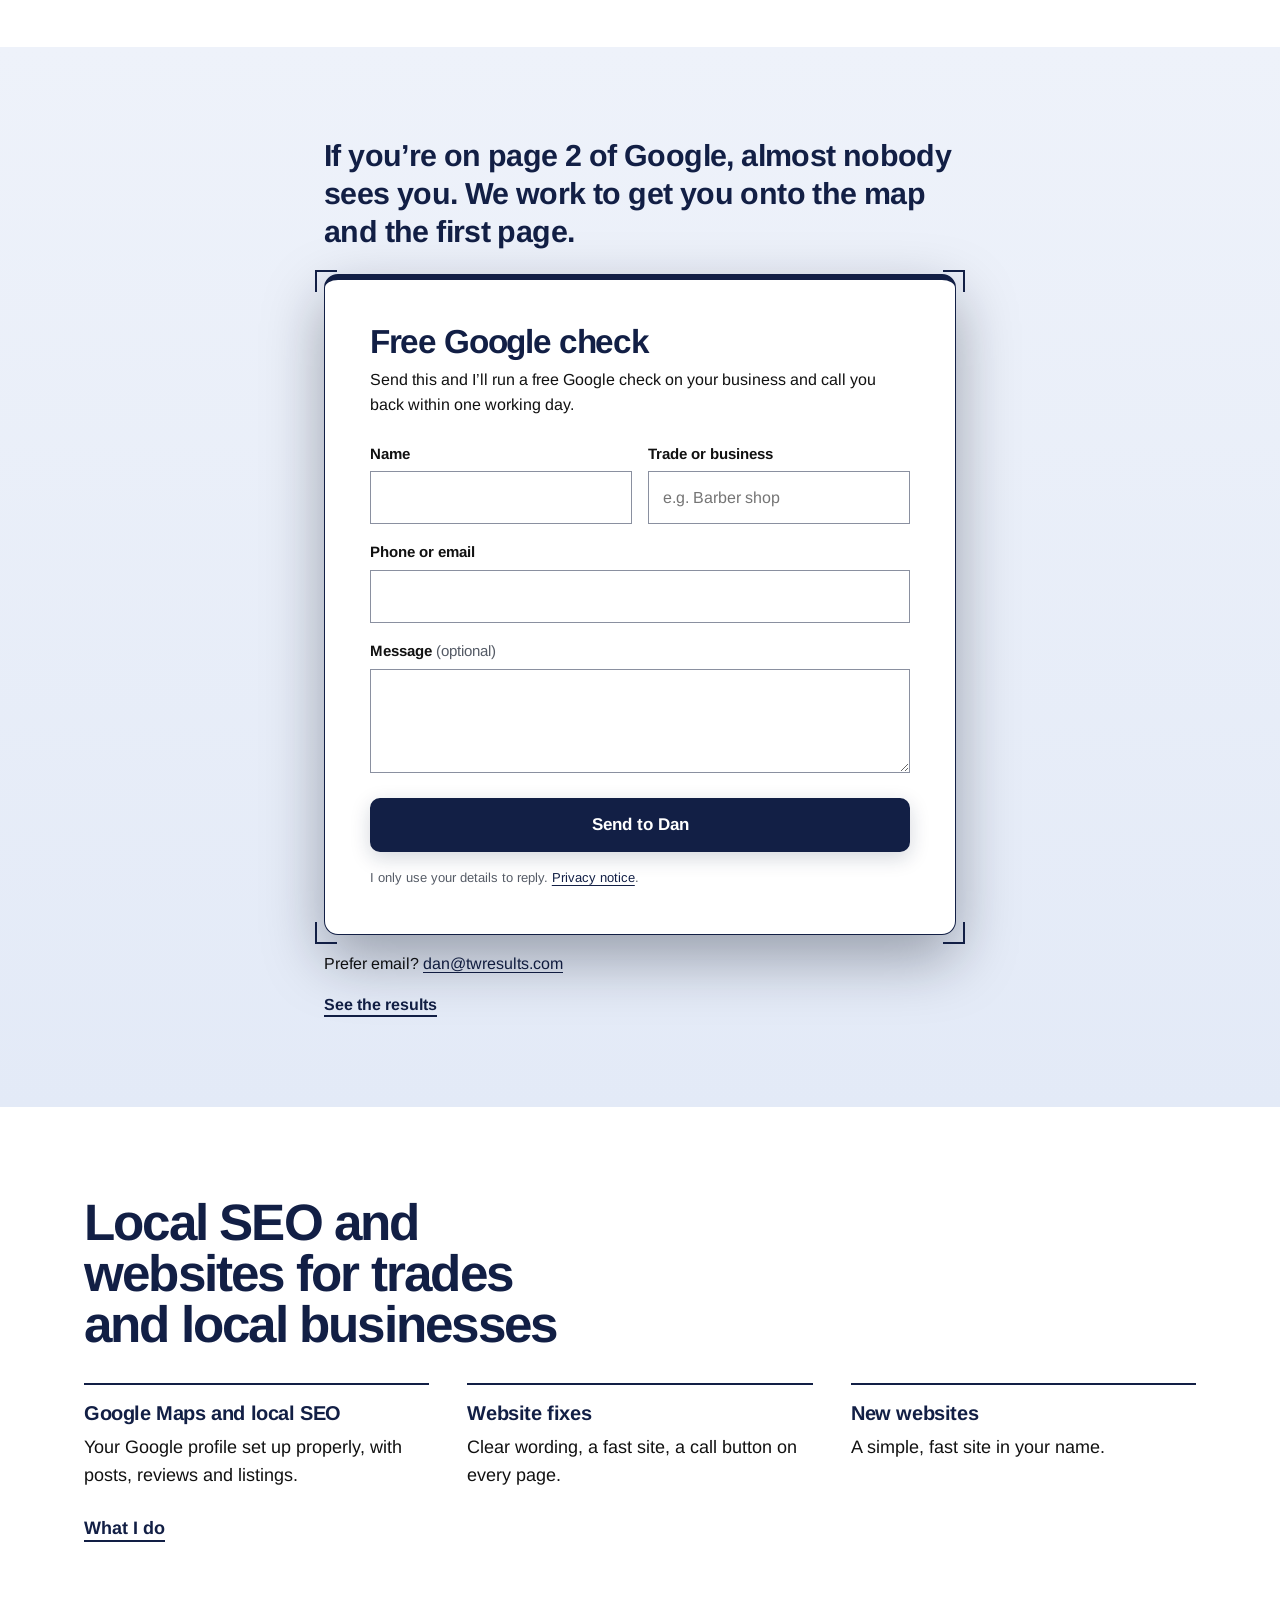
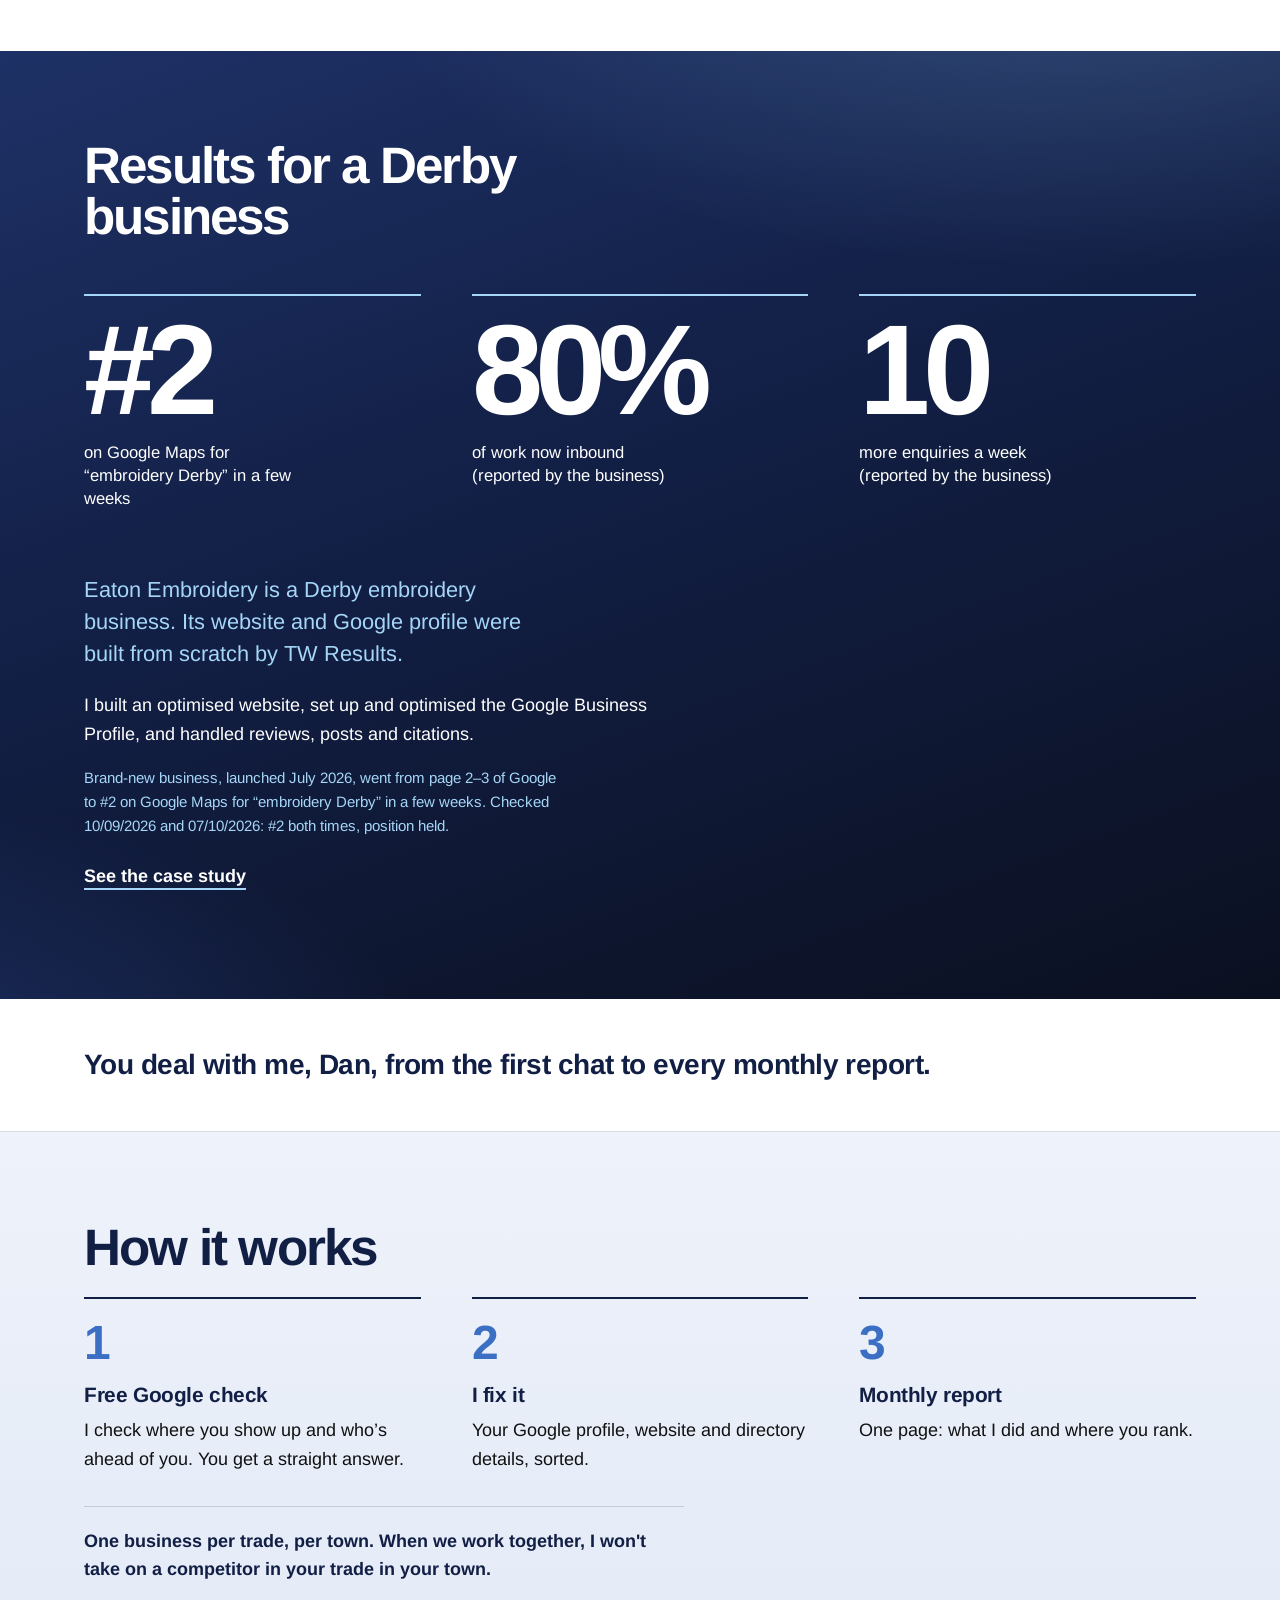
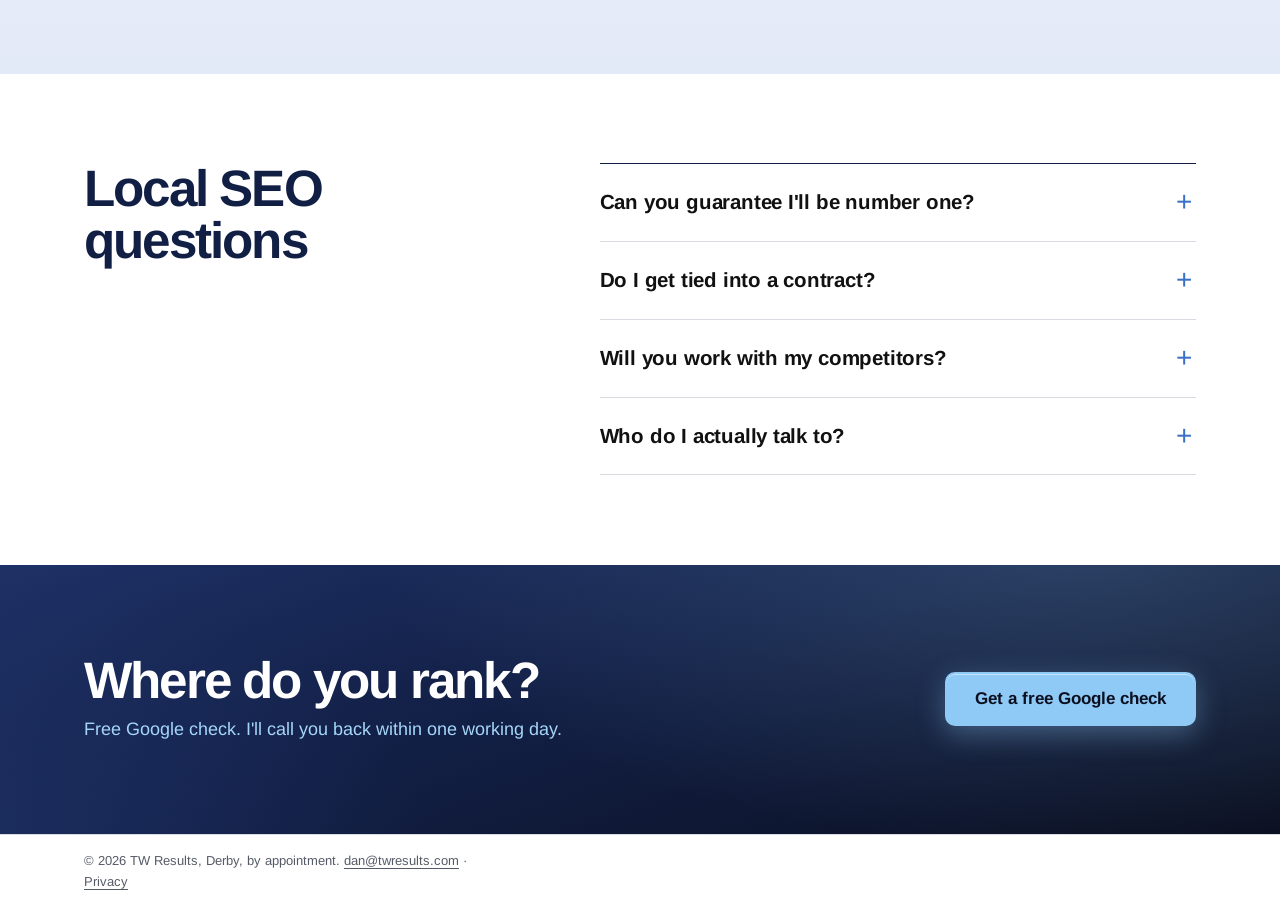
==== commit a9c7055b: "EE wording: neutral, no 'client' (preview only)" ====
--- a/index.html
+++ b/index.html
@@ -44,7 +44,7 @@
   <p class="kw">Local SEO, Google Maps and websites for trades and local businesses in Derby and surrounding areas, the East Midlands and UK-wide.</p>
   <div class="cta"><a class="btn btn-w" href="#enquiry">Get a free Google check</a></div>
  </div>
- <div class="hero-proof"><span class="n" aria-hidden="true">#2</span><span class="t">on Google Maps for &ldquo;embroidery Derby&rdquo; in a few weeks. A Derby client.</span></div>
+ <div class="hero-proof"><span class="n" aria-hidden="true">#2</span><span class="t">on Google Maps for &ldquo;embroidery Derby&rdquo; in a few weeks. A Derby business.</span></div>
  </div>
 </section>
 
@@ -109,7 +109,7 @@
   <dl class="bigstats"><div><dt>#2</dt><dd>on Google Maps for &ldquo;embroidery Derby&rdquo; in a few weeks</dd></div><div><dt>80%</dt><dd>of work now inbound (reported by the business)</dd></div><div><dt>10</dt><dd>more enquiries a week (reported by the business)</dd></div></dl>
   <div class="split">
   <div>
-   <p class="lede">Eaton Embroidery, a Derby embroidery business, is a client.</p>
+   <p class="lede">Eaton Embroidery is a Derby embroidery business. Its website and Google profile were built from scratch by TW Results.</p>
    <p>I built an optimised website, set up and optimised the Google Business Profile, and handled reviews, posts and citations.</p>
    <p class="small">Brand-new business, launched July 2026, went from page 2&ndash;3 of Google to #2 on Google Maps for &ldquo;embroidery Derby&rdquo; in a few weeks. Checked 10/09/2026 and 07/10/2026: #2 both times, position held.</p>
    <p style="margin-top:1.5rem"><a class="link" href="results/">See the case study</a></p>
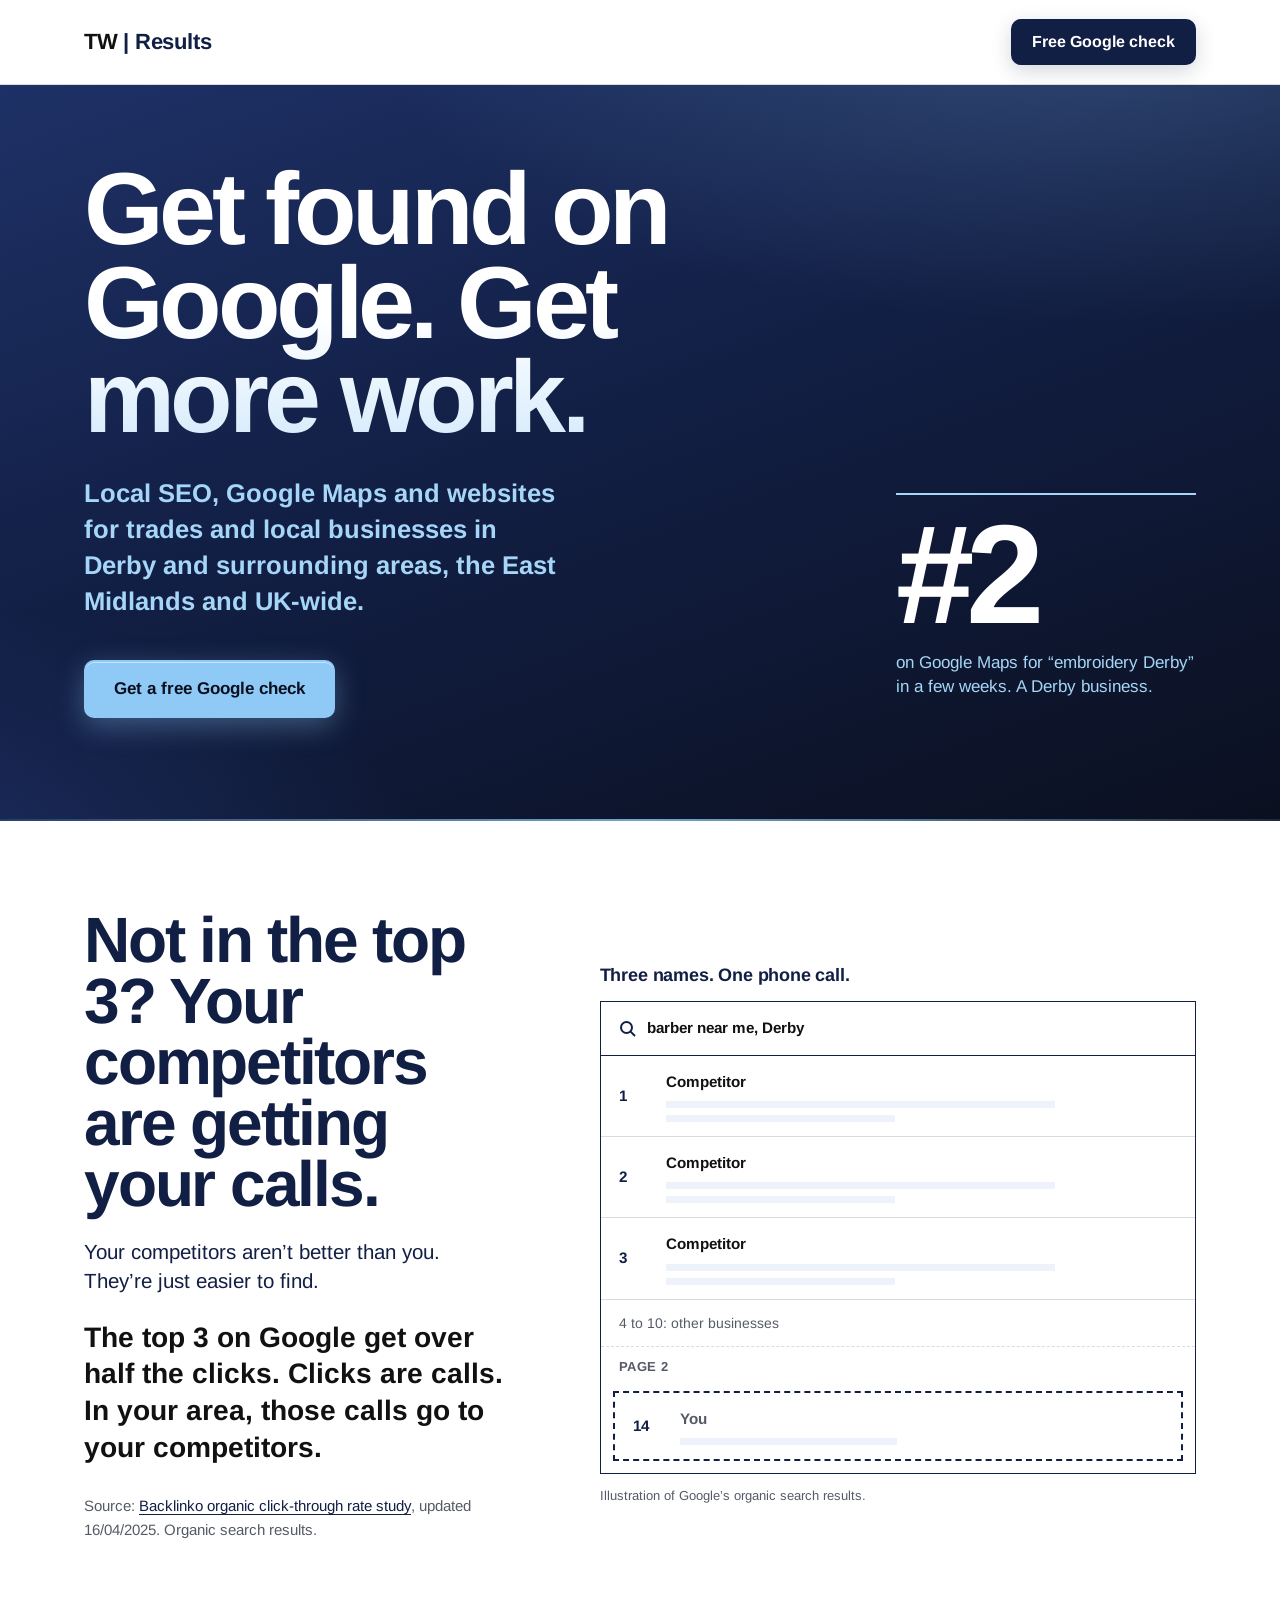
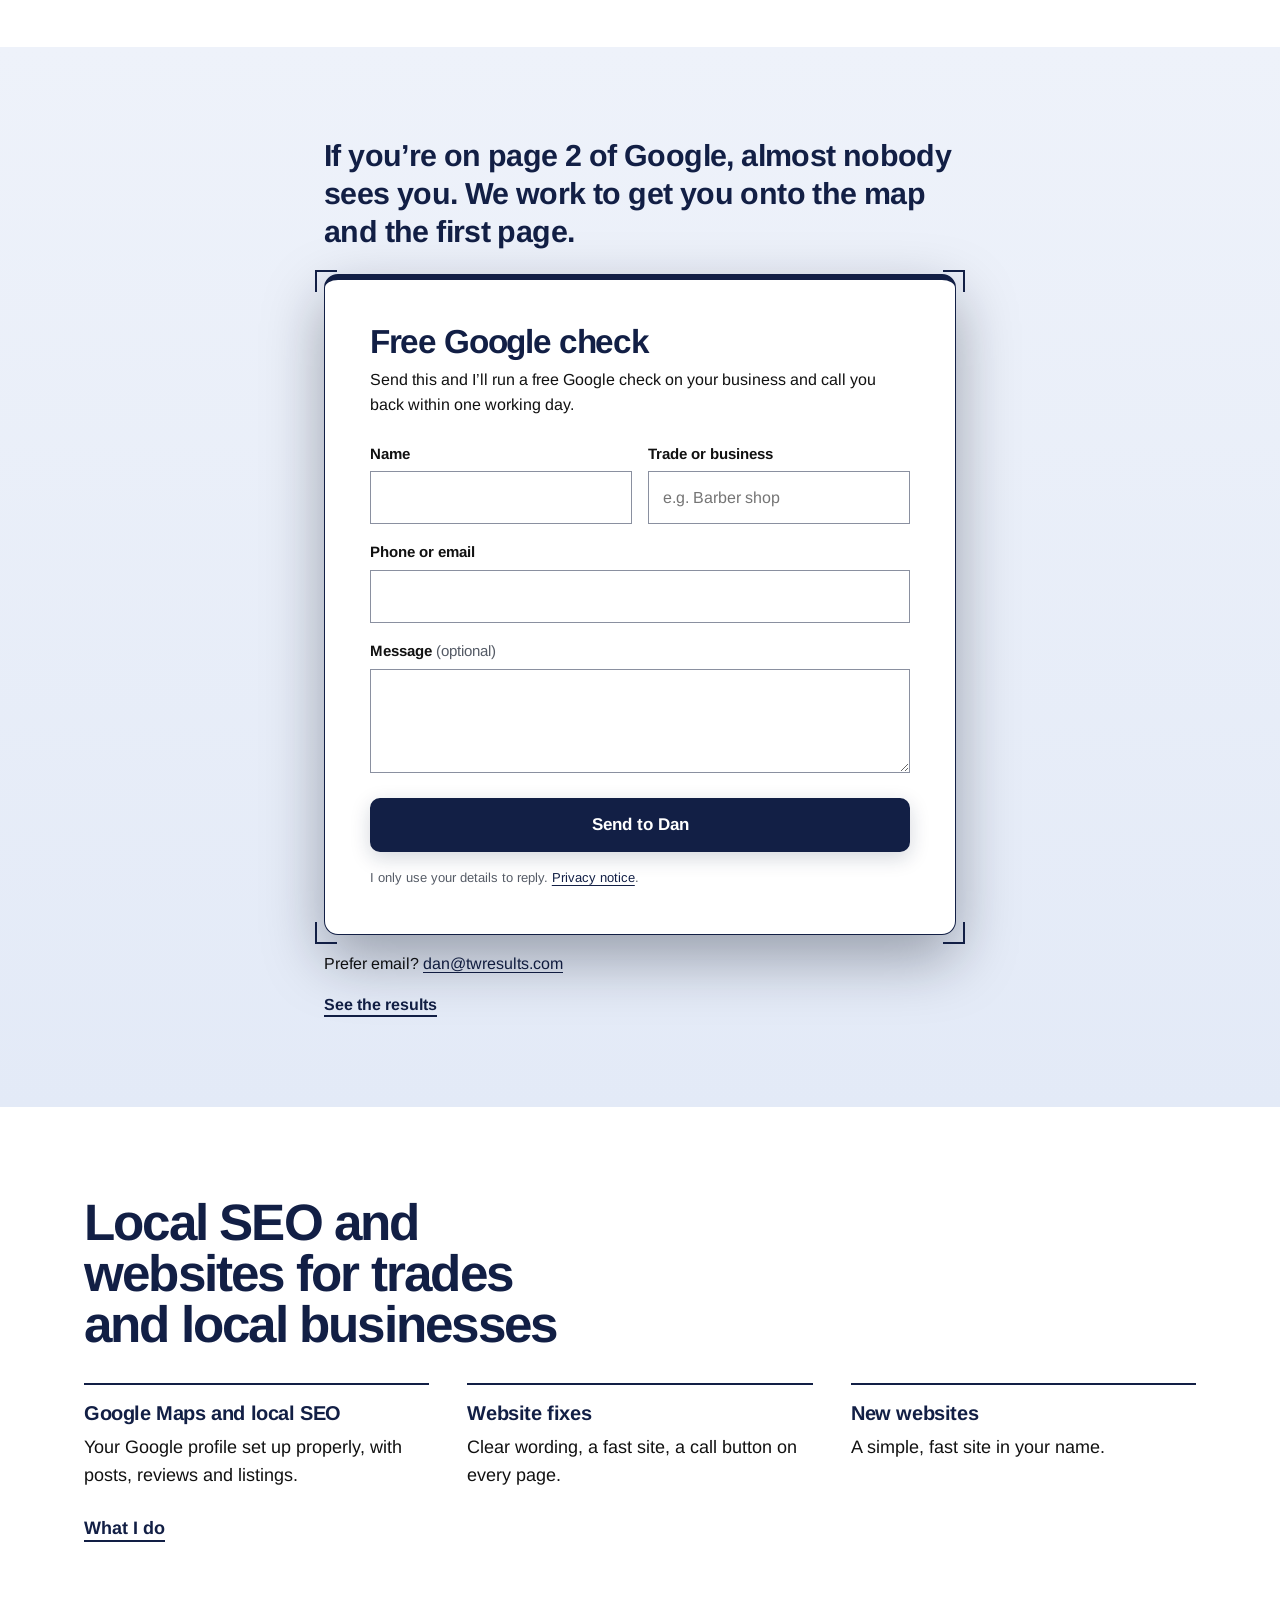
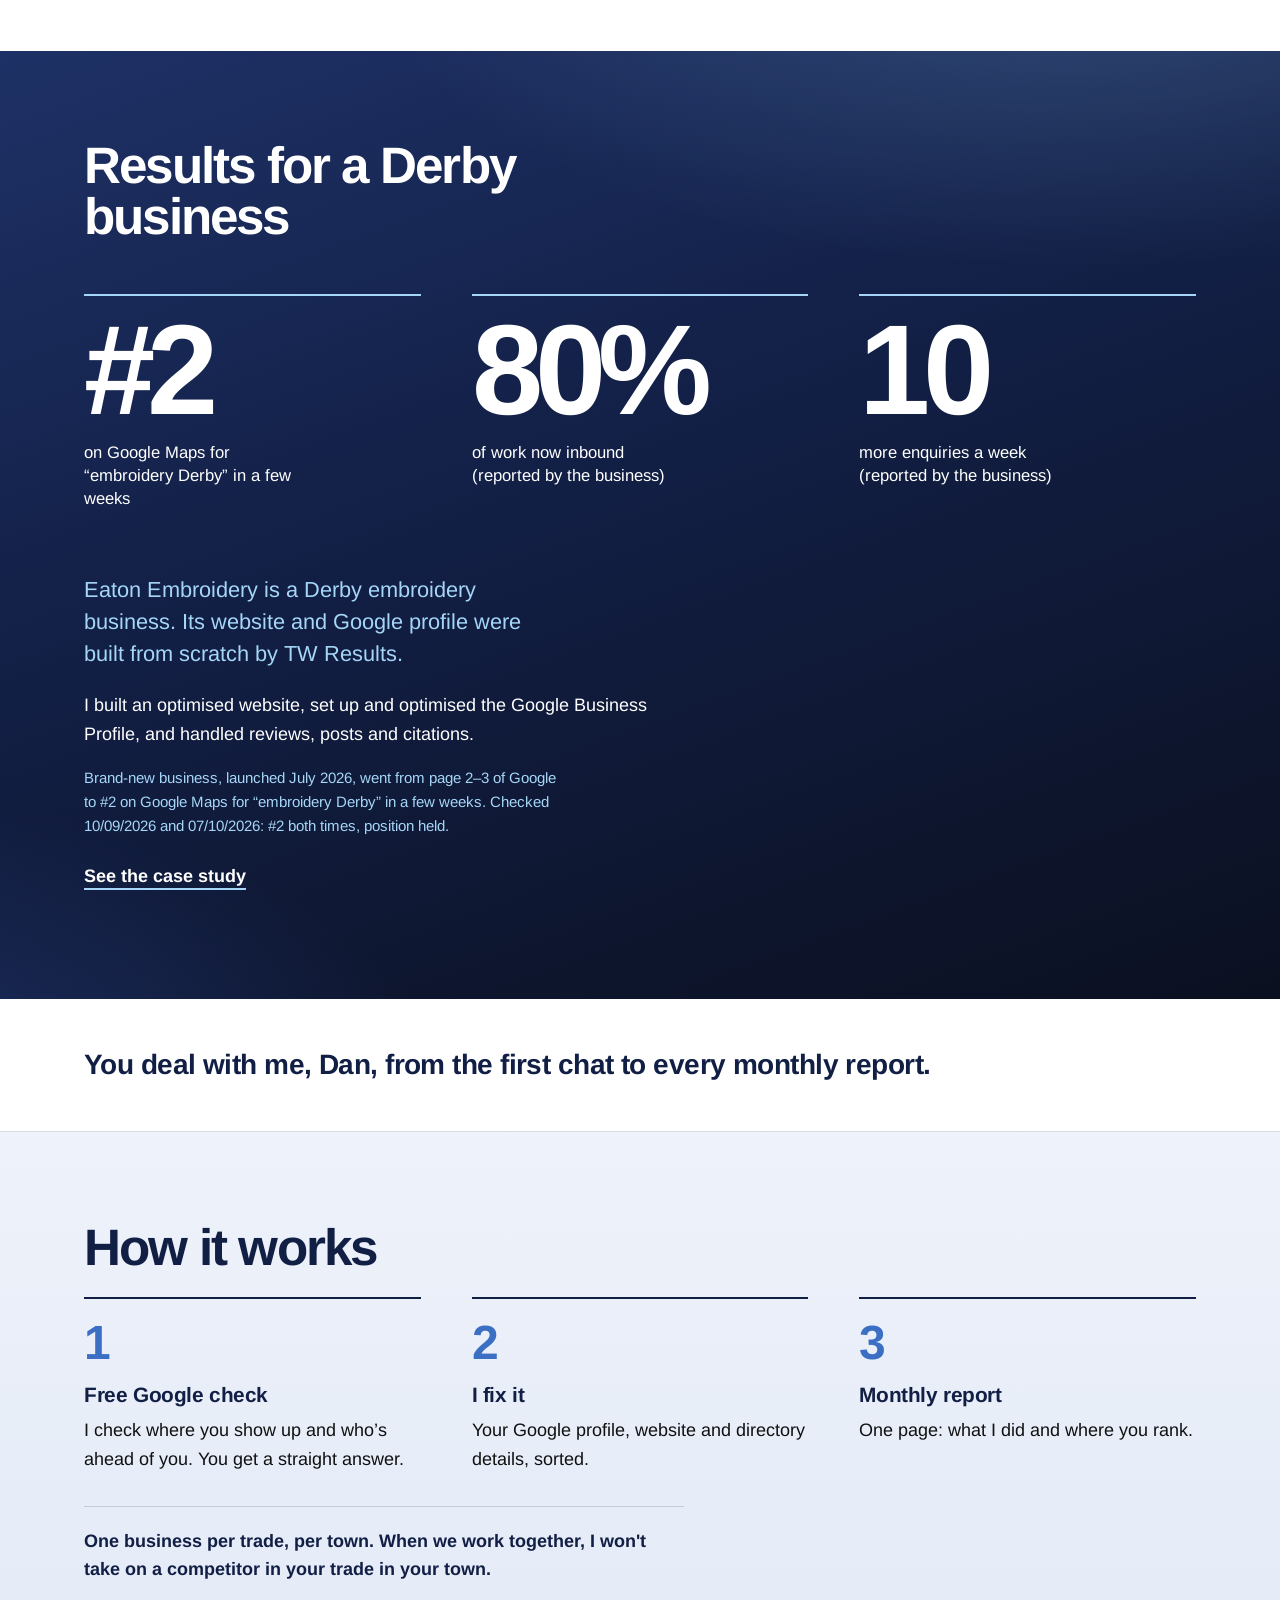
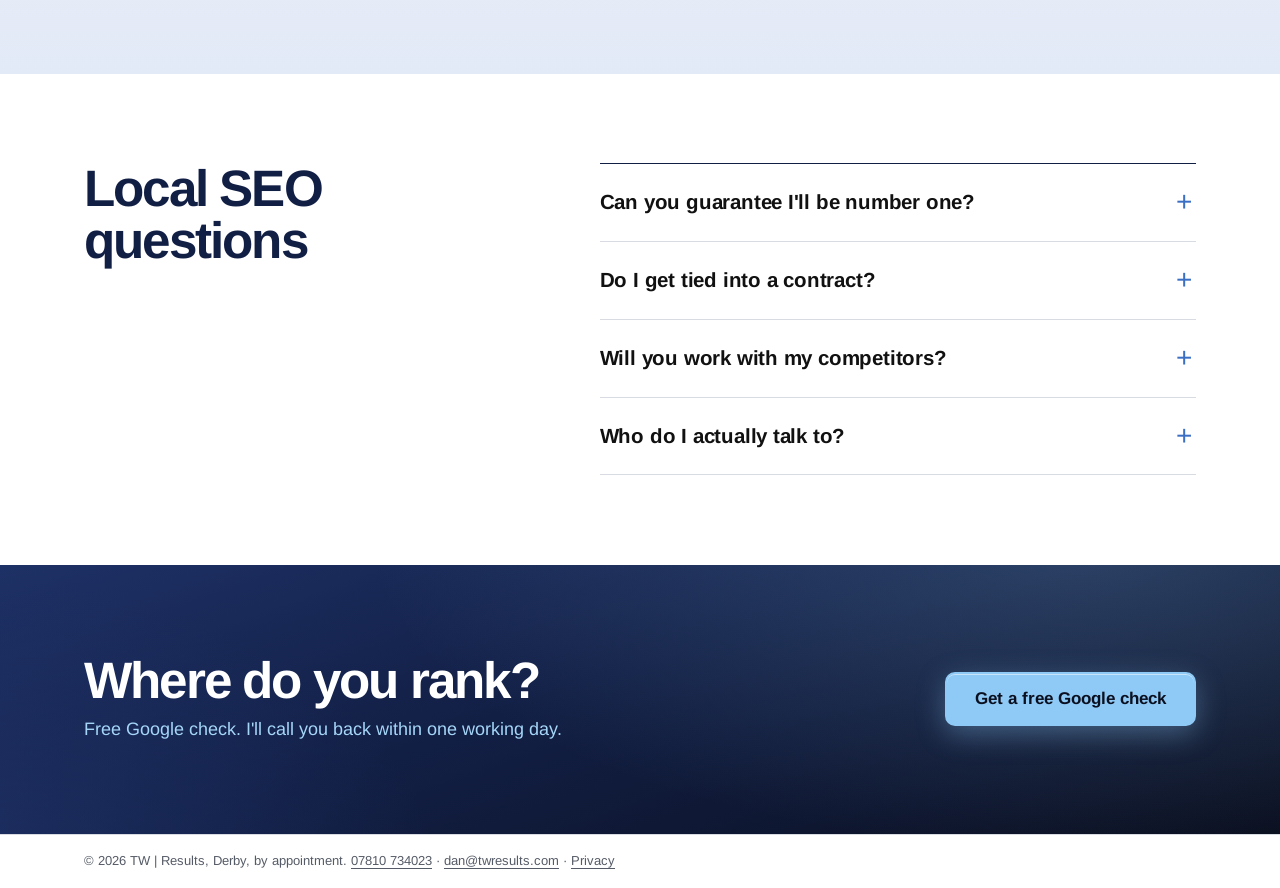
==== commit d9dc4e65: "Go-live 23/11/2026: header/sticky back to Free Google check, ICO ZC282123, go_live.sh drops README.m" ====
--- a/index.html
+++ b/index.html
@@ -23,8 +23,8 @@
 <link rel="icon" href="assets/favicon.svg" type="image/svg+xml">
 <link rel="apple-touch-icon" href="assets/apple-touch-icon.png">
 <link rel="preload" href="assets/fonts/arimo-var-latin.woff2" as="font" type="font/woff2" crossorigin>
-<link rel="stylesheet" href="assets/site.css?v=13">
-<script type="application/ld+json">{"@context":"https://schema.org","@type":"ProfessionalService","@id":"https://twresults.com/#business","name":"TW Results","url":"https://twresults.com/","email":"dan@twresults.com","logo":"https://twresults.com/assets/apple-touch-icon.png","image":"https://twresults.com/assets/og-image.png","description":"Local SEO, Google Business Profile work and websites for trades and local businesses in Derby, the East Midlands and UK-wide.","founder":{"@type":"Person","@id":"https://twresults.com/#dan","name":"Dan Cooper"},"areaServed":[{"@type":"City","name":"Derby"},{"@type":"City","name":"Chellaston"},{"@type":"City","name":"Alvaston"},{"@type":"City","name":"Mickleover"},{"@type":"City","name":"Littleover"},{"@type":"City","name":"Allestree"},{"@type":"City","name":"Spondon"},{"@type":"City","name":"Belper"},{"@type":"City","name":"Ripley"},{"@type":"City","name":"Long Eaton"},{"@type":"City","name":"Ashby"},{"@type":"AdministrativeArea","name":"East Midlands"},{"@type":"Country","name":"United Kingdom"}],"knowsAbout":["Local SEO","Google Business Profile optimisation","Google Maps rankings","Websites for tradespeople"],"hasOfferCatalog":{"@type":"OfferCatalog","name":"Services","itemListElement":[{"@type":"Offer","itemOffered":{"@type":"Service","name":"Google Maps and local SEO","serviceType":"Local SEO and Google Business Profile optimisation","areaServed":[{"@type":"City","name":"Derby"},{"@type":"City","name":"Chellaston"},{"@type":"City","name":"Alvaston"},{"@type":"City","name":"Mickleover"},{"@type":"City","name":"Littleover"},{"@type":"City","name":"Allestree"},{"@type":"City","name":"Spondon"},{"@type":"City","name":"Belper"},{"@type":"City","name":"Ripley"},{"@type":"City","name":"Long Eaton"},{"@type":"City","name":"Ashby"},{"@type":"AdministrativeArea","name":"East Midlands"},{"@type":"Country","name":"United Kingdom"}]}},{"@type":"Offer","itemOffered":{"@type":"Service","name":"Website fixes","serviceType":"Website improvements for trades","areaServed":[{"@type":"City","name":"Derby"},{"@type":"City","name":"Chellaston"},{"@type":"City","name":"Alvaston"},{"@type":"City","name":"Mickleover"},{"@type":"City","name":"Littleover"},{"@type":"City","name":"Allestree"},{"@type":"City","name":"Spondon"},{"@type":"City","name":"Belper"},{"@type":"City","name":"Ripley"},{"@type":"City","name":"Long Eaton"},{"@type":"City","name":"Ashby"},{"@type":"AdministrativeArea","name":"East Midlands"},{"@type":"Country","name":"United Kingdom"}]}},{"@type":"Offer","itemOffered":{"@type":"Service","name":"New websites for trades","serviceType":"Web design for tradespeople","areaServed":[{"@type":"City","name":"Derby"},{"@type":"City","name":"Chellaston"},{"@type":"City","name":"Alvaston"},{"@type":"City","name":"Mickleover"},{"@type":"City","name":"Littleover"},{"@type":"City","name":"Allestree"},{"@type":"City","name":"Spondon"},{"@type":"City","name":"Belper"},{"@type":"City","name":"Ripley"},{"@type":"City","name":"Long Eaton"},{"@type":"City","name":"Ashby"},{"@type":"AdministrativeArea","name":"East Midlands"},{"@type":"Country","name":"United Kingdom"}]}}]}}</script>
+<link rel="stylesheet" href="assets/site.css?v=15">
+<script type="application/ld+json">{"@context":"https://schema.org","@type":"ProfessionalService","@id":"https://twresults.com/#business","name":"TW Results","url":"https://twresults.com/","email":"dan@twresults.com","logo":"https://twresults.com/assets/apple-touch-icon.png","image":"https://twresults.com/assets/og-image.png","description":"Local SEO, Google Business Profile work and websites for trades and local businesses in Derby, the East Midlands and UK-wide.","founder":{"@type":"Person","@id":"https://twresults.com/#dan","name":"Dan Cooper"},"areaServed":[{"@type":"City","name":"Derby"},{"@type":"City","name":"Chellaston"},{"@type":"City","name":"Alvaston"},{"@type":"City","name":"Mickleover"},{"@type":"City","name":"Littleover"},{"@type":"City","name":"Allestree"},{"@type":"City","name":"Spondon"},{"@type":"City","name":"Belper"},{"@type":"City","name":"Ripley"},{"@type":"City","name":"Long Eaton"},{"@type":"City","name":"Ashby"},{"@type":"AdministrativeArea","name":"East Midlands"},{"@type":"Country","name":"United Kingdom"}],"knowsAbout":["Local SEO","Google Business Profile optimisation","Google Maps rankings","Websites for tradespeople"],"hasOfferCatalog":{"@type":"OfferCatalog","name":"Services","itemListElement":[{"@type":"Offer","itemOffered":{"@type":"Service","name":"Google Maps and local SEO","serviceType":"Local SEO and Google Business Profile optimisation","areaServed":[{"@type":"City","name":"Derby"},{"@type":"City","name":"Chellaston"},{"@type":"City","name":"Alvaston"},{"@type":"City","name":"Mickleover"},{"@type":"City","name":"Littleover"},{"@type":"City","name":"Allestree"},{"@type":"City","name":"Spondon"},{"@type":"City","name":"Belper"},{"@type":"City","name":"Ripley"},{"@type":"City","name":"Long Eaton"},{"@type":"City","name":"Ashby"},{"@type":"AdministrativeArea","name":"East Midlands"},{"@type":"Country","name":"United Kingdom"}]}},{"@type":"Offer","itemOffered":{"@type":"Service","name":"Website fixes","serviceType":"Website improvements for trades","areaServed":[{"@type":"City","name":"Derby"},{"@type":"City","name":"Chellaston"},{"@type":"City","name":"Alvaston"},{"@type":"City","name":"Mickleover"},{"@type":"City","name":"Littleover"},{"@type":"City","name":"Allestree"},{"@type":"City","name":"Spondon"},{"@type":"City","name":"Belper"},{"@type":"City","name":"Ripley"},{"@type":"City","name":"Long Eaton"},{"@type":"City","name":"Ashby"},{"@type":"AdministrativeArea","name":"East Midlands"},{"@type":"Country","name":"United Kingdom"}]}},{"@type":"Offer","itemOffered":{"@type":"Service","name":"New websites for trades","serviceType":"Web design for tradespeople","areaServed":[{"@type":"City","name":"Derby"},{"@type":"City","name":"Chellaston"},{"@type":"City","name":"Alvaston"},{"@type":"City","name":"Mickleover"},{"@type":"City","name":"Littleover"},{"@type":"City","name":"Allestree"},{"@type":"City","name":"Spondon"},{"@type":"City","name":"Belper"},{"@type":"City","name":"Ripley"},{"@type":"City","name":"Long Eaton"},{"@type":"City","name":"Ashby"},{"@type":"AdministrativeArea","name":"East Midlands"},{"@type":"Country","name":"United Kingdom"}]}}]},"telephone":"+447810734023"}</script>
 <script type="application/ld+json">{"@context":"https://schema.org","@type":"FAQPage","mainEntity":[{"@type":"Question","name":"Can you guarantee I'll be number one?","acceptedAnswer":{"@type":"Answer","text":"No. Google decides the rankings, so anyone who guarantees you the top spot is guessing. What I can promise is the work that gives you the best chance, and a plain English report every month showing where you stand."}},{"@type":"Question","name":"Do I get tied into a contract?","acceptedAnswer":{"@type":"Answer","text":"There's a 3-month minimum, then it's month to month. Google rewards businesses that stay active and up to date: regular posts, new reviews and accurate details. It takes weeks for changes to show up in the rankings, so 3 months gives the work a fair chance to show results."}},{"@type":"Question","name":"Will you work with my competitors?","acceptedAnswer":{"@type":"Answer","text":"One business per trade, per town. When we work together, I won't take on a competitor in your trade in your town."}},{"@type":"Question","name":"Who do I actually talk to?","acceptedAnswer":{"@type":"Answer","text":"Me, Dan. Every time."}}]}</script>
 </head>
 <body>
@@ -139,12 +139,12 @@
 <section class="band navy on-navy final-cta"><div class="wrap"><div><h2>Where do you rank?</h2><p>Free Google check. I'll call you back within one working day.</p></div><a class="btn" href="#enquiry">Get a free Google check</a></div></section>
 
 </main>
-<footer class="legal-bar"><div class="wrap"><p>&copy; 2026 TW Results, Derby, by appointment. <a href="mailto:dan@twresults.com">dan@twresults.com</a> &middot; <a href="privacy/">Privacy</a></p></div></footer>
+<footer class="legal-bar"><div class="wrap"><p>&copy; 2026 TW | Results, Derby, by appointment. <a href="tel:+447810734023" style="white-space:nowrap">07810 734023</a> &middot; <a href="mailto:dan@twresults.com">dan@twresults.com</a> &middot; <a href="privacy/">Privacy</a></p></div></footer>
 <div class="callbar on-navy"><a class="btn" href="#enquiry">Get a free Google check</a></div>
 <div class="cookie" id="cookie" hidden role="region" aria-label="Cookies">
  <div class="wrap"><p>Can we use analytics cookies to see how the site is used? <a href="privacy/">Privacy</a></p>
  <div class="cta" style="margin:0"><button class="btn" type="button" data-consent="yes">Accept</button><button class="btn btn-s" type="button" data-consent="no">Reject</button></div></div>
 </div>
-<script src="assets/site.js?v=13" defer></script>
+<script src="assets/site.js?v=15" defer></script>
 </body>
 </html>
--- a/assets/site.css
+++ b/assets/site.css
@@ -290,7 +290,7 @@
 .problem h2{max-width:16ch}
 /* v8: final CTA last, slim legal line, compact cookie bar */
 .legal-bar{background:var(--white);border-top:1px solid var(--line);padding:16px 0;font-size:.8125rem;color:var(--grey)}
-.legal-bar p{margin:0}.legal-bar a{color:var(--grey)}.legal-bar .ph{font-weight:400}
+.legal-bar p{margin:0;max-width:none}.legal-bar a{color:var(--grey)}.legal-bar .ph{font-weight:400}
 .final-cta p{margin:.6rem 0 0;color:var(--ice)}
 .cookie{padding:10px 0}.cookie p{font-size:.875rem}.cookie .btn{min-height:38px}
 @media (max-width:760px){body{padding-bottom:74px}.cookie .wrap{flex-wrap:nowrap;gap:10px}.cookie p{font-size:.8125rem}}
@@ -326,3 +326,9 @@
 .faq summary::after,.steps li::before{color:#3B6FC4}
 a:hover{color:#3B6FC4}.on-navy a:hover{color:var(--sky)}
 @media (prefers-reduced-motion:reduce){.btn{transition:none}.btn:hover{transform:none}}
+/* Sticky mobile CTA bar: hidden until the page's primary CTA has scrolled away (site.js adds .show). Stays hidden without JS. */
+@media (max-width:760px){
+ .callbar{transform:translateY(110%);visibility:hidden;transition:transform .3s ease,visibility 0s linear .3s}
+ .callbar.show{transform:none;visibility:visible;transition:transform .3s ease,visibility 0s}
+}
+@media (prefers-reduced-motion:reduce){.callbar,.callbar.show{transition:none}}
